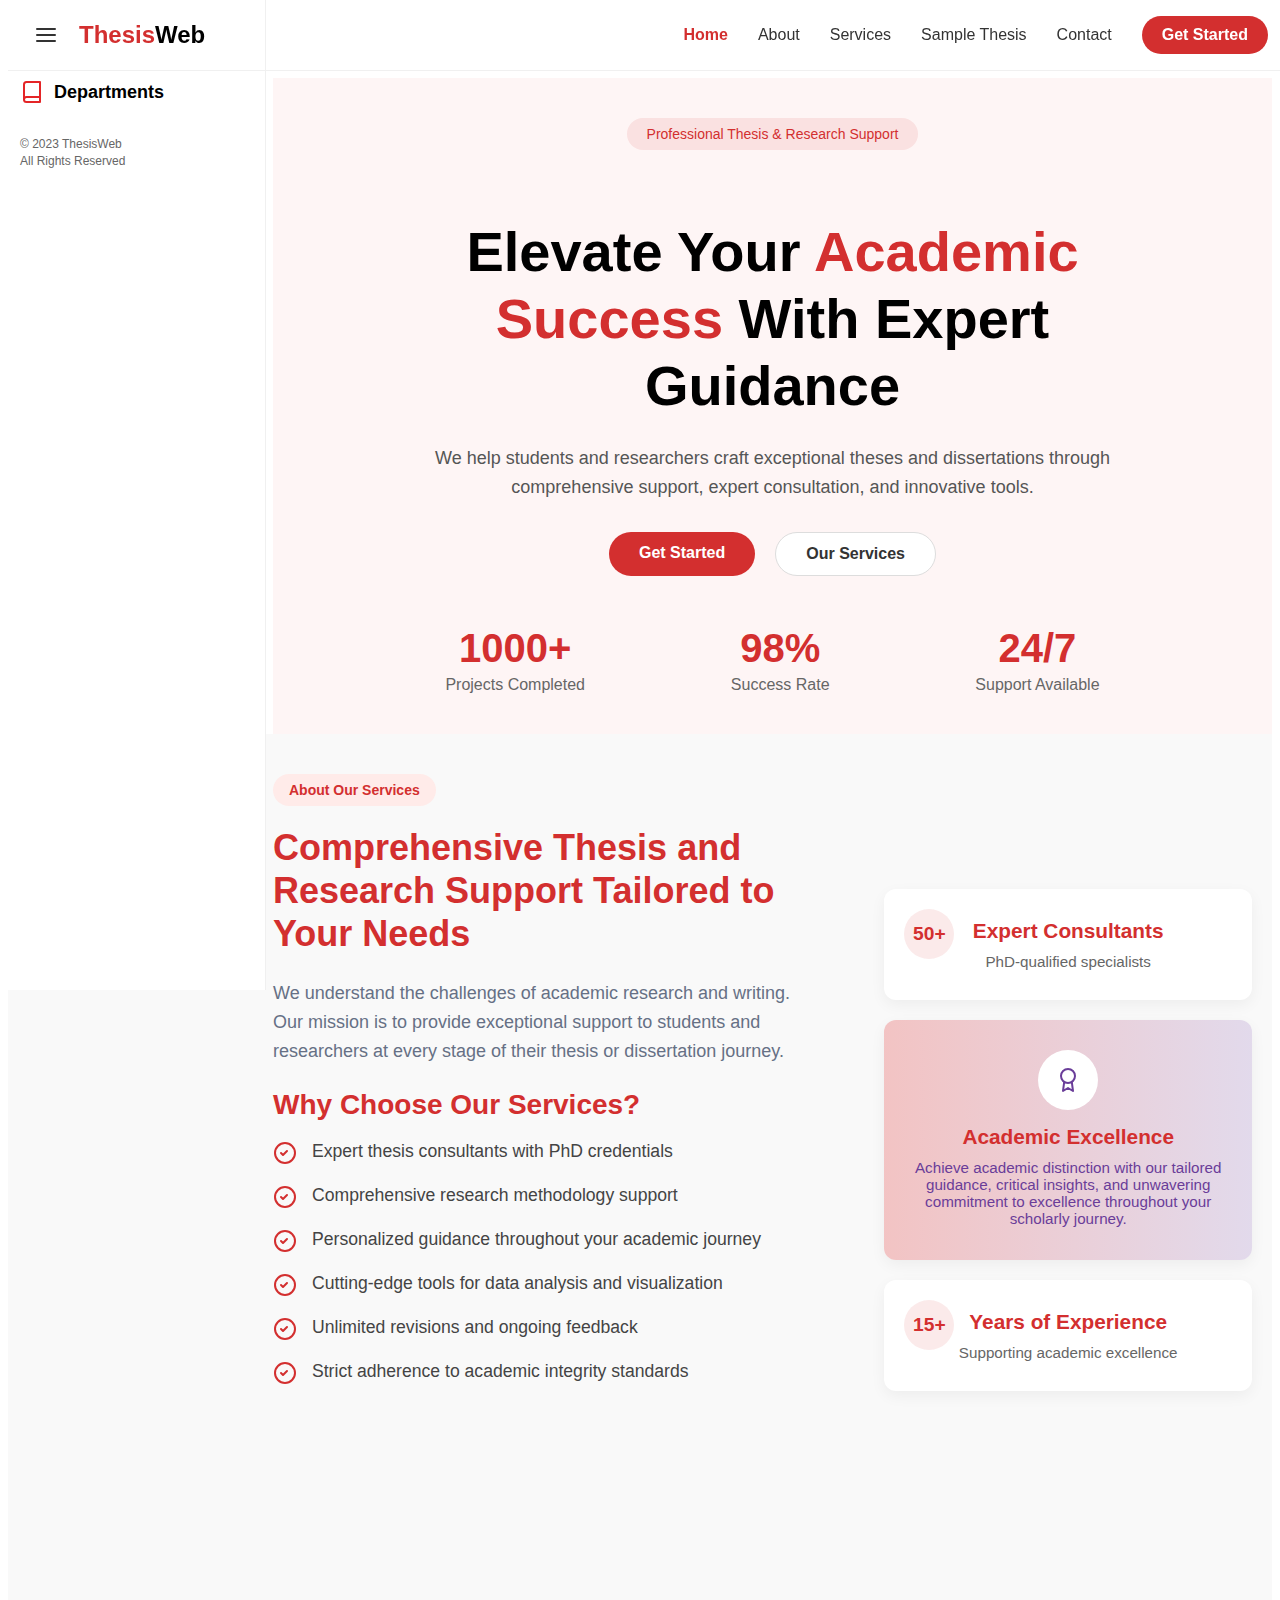
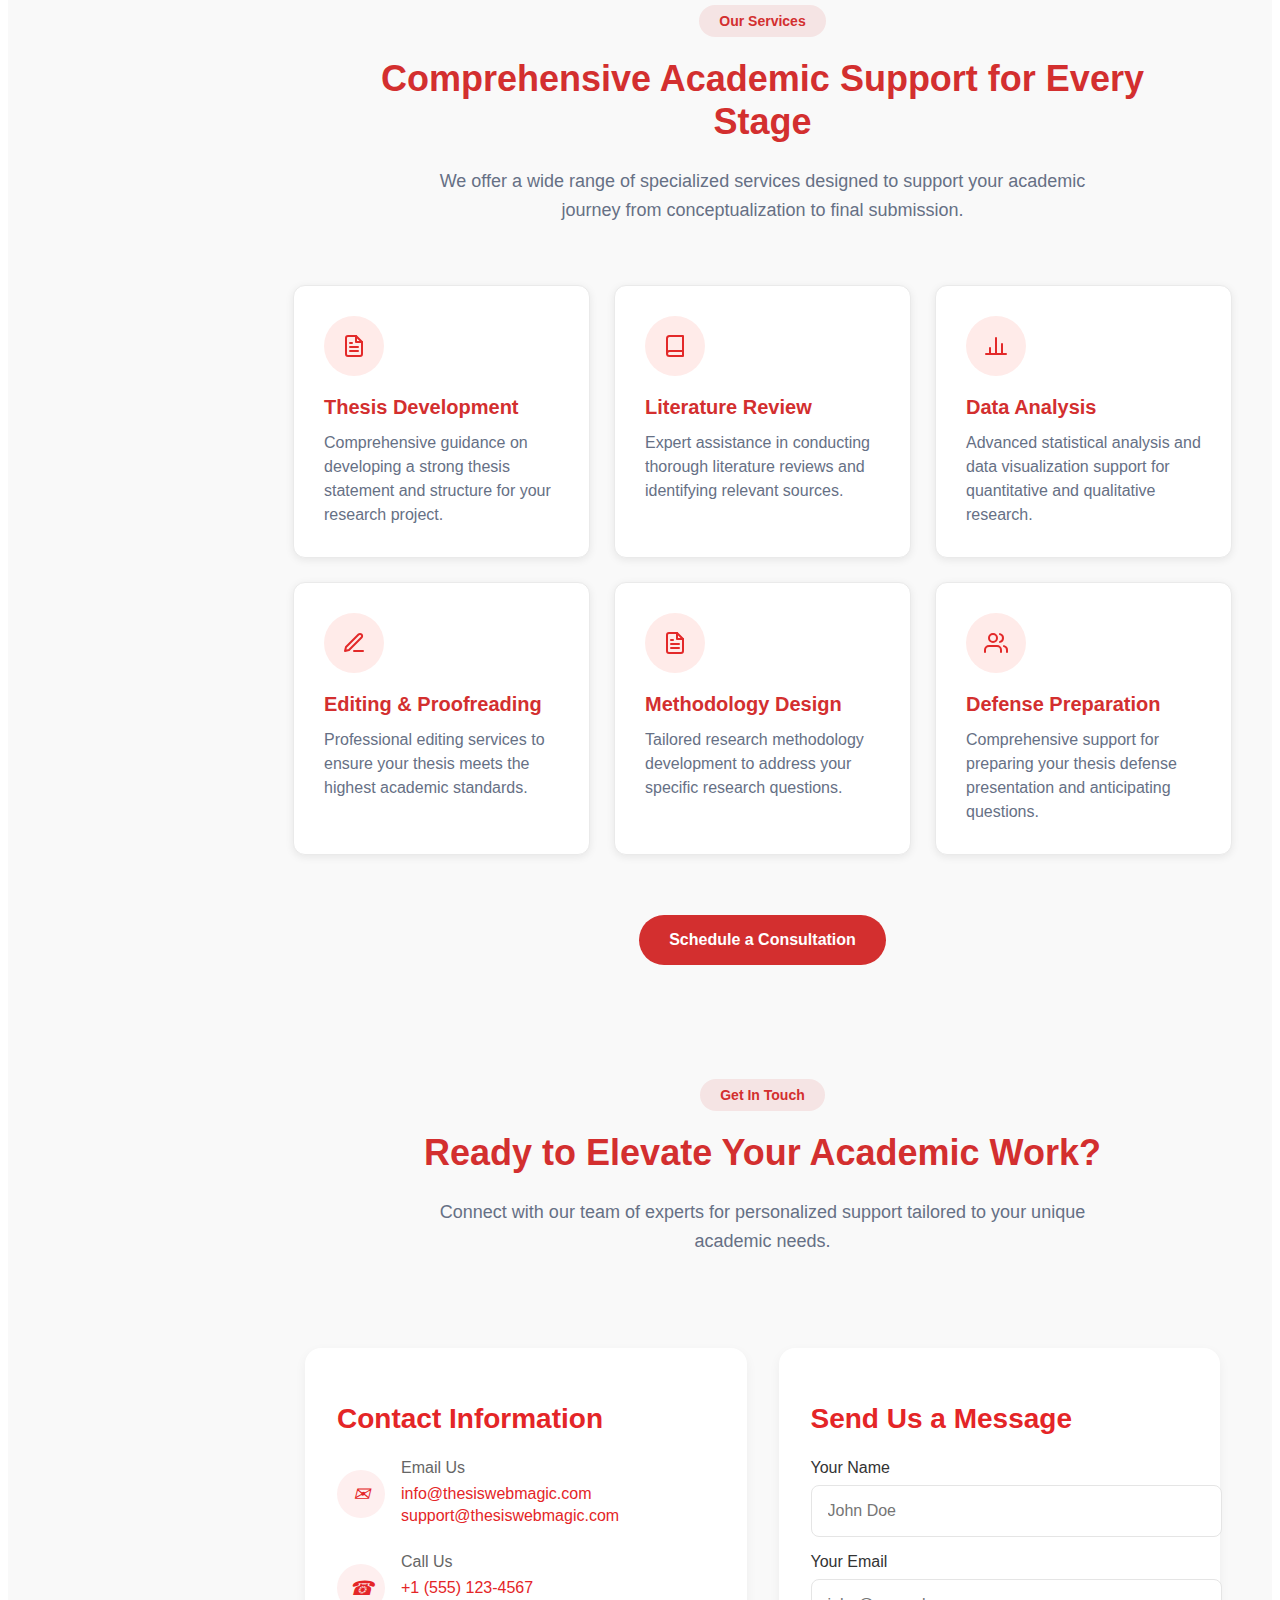
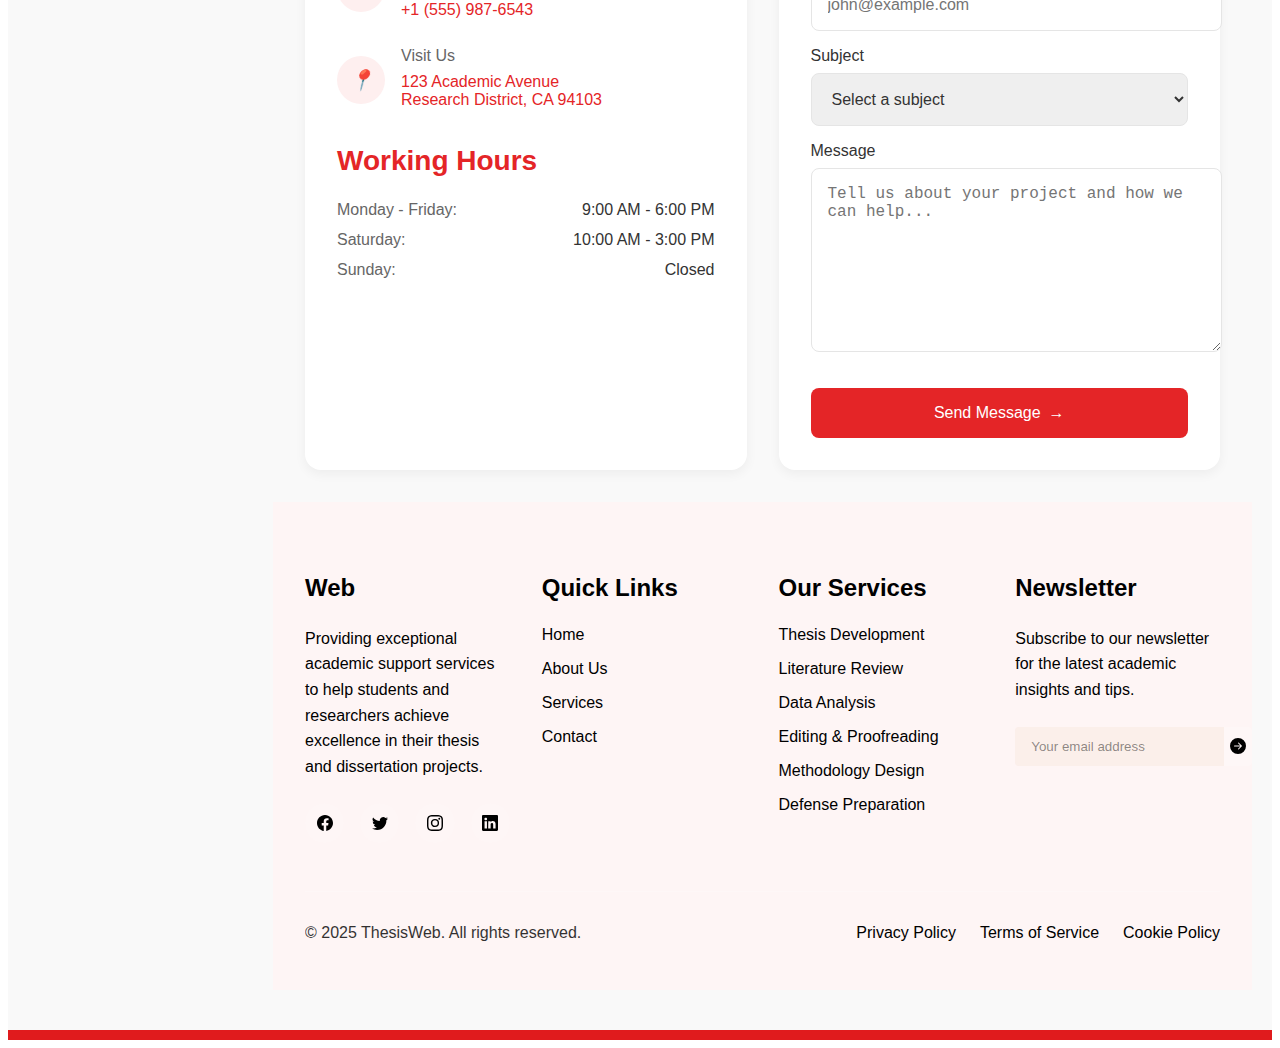
==== index.html @ 98fd487b "Add post page with navigation, sidebar, and thesis details" ====
<!DOCTYPE html>
<html lang="en">
<head>
    <meta charset="UTF-8">
    <meta name="viewport" content="width=device-width, initial-scale=1.0">
    <link rel="stylesheet" href="index.css">
    <title>Thesis Web</title>
</head>
<body>
    <section class="thesis-web-section">
      <div class="navigation">
        <div class="nav-container">
          <div class="logo-menu">
            <button class="menu-button" id="sidebarToggle" title="Toggle Sidebar">
              <svg xmlns="http://www.w3.org/2000/svg" width="24" height="24" viewBox="0 0 24 24" fill="none" stroke="currentColor" stroke-width="2" stroke-linecap="round" stroke-linejoin="round">
                <line x1="3" y1="12" x2="21" y2="12"></line>
                <line x1="3" y1="6" x2="21" y2="6"></line>
                <line x1="3" y1="18" x2="21" y2="18"></line>
              </svg>
            </button>
            <h1 class="logo"><span class="logo-red">Thesis</span>Web</h1>
          </div>
          <div class="nav-links">
            <a href="#" class="nav-link active">Home</a>
            <a href="#about" class="nav-link">About</a>
            <a href="#services" class="nav-link">Services</a>
            <a href="post.html" class="nav-link">Sample Thesis</a>
            <a href="#contact" class="nav-link">Contact</a>
            <a href="#" class="get-started-btn">Get Started</a>
          </div>
        </div>
      </div>
    
      <div class="main-content">
        <div class="sidebar" id="sidebar">
          <div class="sidebar-section">
            <div class="dept-header">
              <span class="icon">
                <svg xmlns="http://www.w3.org/2000/svg" width="24" height="24" viewBox="0 0 24 24" fill="none" stroke="currentColor" stroke-width="2" stroke-linecap="round" stroke-linejoin="round">
                  <path d="M4 19.5A2.5 2.5 0 0 1 6.5 17H20"></path>
                  <path d="M6.5 2H20v20H6.5A2.5 2.5 0 0 1 4 19.5v-15A2.5 2.5 0 0 1 6.5 2z"></path>
                </svg>
              </span>
              
              <a href="departments.html"> <h2>Departments</h2></a>
            </div>
          </div>
          
          <div class="sidebar-footer">
            <p>© 2023 ThesisWeb</p>
            <p>All Rights Reserved</p>
          </div>
        </div>
        
        <div class="hero-section" id="heroSection">
          <div class="badge">Professional Thesis & Research Support</div>
          
          <div class="hero-content">
            <h1 class="hero-title">
              Elevate Your <span class="red-text">Academic Success</span> With Expert Guidance
            </h1>
            
            <p class="hero-text">
              We help students and researchers craft exceptional theses and dissertations through comprehensive support, expert consultation, and innovative tools.
            </p>
            
            <div class="hero-buttons">
              <a href="#" class="primary-btn">Get Started</a>
              <a href="#" class="secondary-btn">Our Services</a>
            </div>
            
            <div class="stats-container">
              <div class="stat-item">
                <h2 class="stat-number red-text">1000+</h2>
                <p class="stat-text">Projects Completed</p>
              </div>
              
              <div class="stat-item">
                <h2 class="stat-number red-text">98%</h2>
                <p class="stat-text">Success Rate</p>
              </div>
              
              <div class="stat-item">
                <h2 class="stat-number red-text">24/7</h2>
                <p class="stat-text" id="about">Support Available</p>
              </div>
            </div>
          </div>
        </div>
      </div>
    </section>

    <section class="thesis-services-section">
      <div class="services-container">
        <div class="services-content">
          <div class="services-badge-2">About Our Services</div>
          
          <h1 class="services-title">Comprehensive Thesis and Research Support Tailored to Your Needs</h1>
          
          <p class="services-description">
            We understand the challenges of academic research and writing. 
            Our mission is to provide exceptional support to students and 
            researchers at every stage of their thesis or dissertation journey.
          </p>
          
          <h2 class="services-subtitle">Why Choose Our Services?</h2>
          
          <ul class="services-features">
            <li>
              <span class="check-icon">
                <svg xmlns="http://www.w3.org/2000/svg" width="24" height="24" viewBox="0 0 24 24" fill="none" stroke="currentColor" stroke-width="2" stroke-linecap="round" stroke-linejoin="round">
                  <circle cx="12" cy="12" r="10"></circle>
                  <path d="M8 12l2 2 4-4"></path>
                </svg>
              </span>
              Expert thesis consultants with PhD credentials
            </li>
            <li>
              <span class="check-icon">
                <svg xmlns="http://www.w3.org/2000/svg" width="24" height="24" viewBox="0 0 24 24" fill="none" stroke="currentColor" stroke-width="2" stroke-linecap="round" stroke-linejoin="round">
                  <circle cx="12" cy="12" r="10"></circle>
                  <path d="M8 12l2 2 4-4"></path>
                </svg>
              </span>
              Comprehensive research methodology support
            </li>
            <li>
              <span class="check-icon">
                <svg xmlns="http://www.w3.org/2000/svg" width="24" height="24" viewBox="0 0 24 24" fill="none" stroke="currentColor" stroke-width="2" stroke-linecap="round" stroke-linejoin="round">
                  <circle cx="12" cy="12" r="10"></circle>
                  <path d="M8 12l2 2 4-4"></path>
                </svg>
              </span>
              Personalized guidance throughout your academic journey
            </li>
            <li>
              <span class="check-icon">
                <svg xmlns="http://www.w3.org/2000/svg" width="24" height="24" viewBox="0 0 24 24" fill="none" stroke="currentColor" stroke-width="2" stroke-linecap="round" stroke-linejoin="round">
                  <circle cx="12" cy="12" r="10"></circle>
                  <path d="M8 12l2 2 4-4"></path>
                </svg>
              </span>
              Cutting-edge tools for data analysis and visualization
            </li>
            <li>
              <span class="check-icon">
                <svg xmlns="http://www.w3.org/2000/svg" width="24" height="24" viewBox="0 0 24 24" fill="none" stroke="currentColor" stroke-width="2" stroke-linecap="round" stroke-linejoin="round">
                  <circle cx="12" cy="12" r="10"></circle>
                  <path d="M8 12l2 2 4-4"></path>
                </svg>
              </span>
              Unlimited revisions and ongoing feedback
            </li>
            <li>
              <span class="check-icon">
                <svg xmlns="http://www.w3.org/2000/svg" width="24" height="24" viewBox="0 0 24 24" fill="none" stroke="currentColor" stroke-width="2" stroke-linecap="round" stroke-linejoin="round">
                  <circle cx="12" cy="12" r="10"></circle>
                  <path d="M8 12l2 2 4-4"></path>
                </svg>
              </span>
              Strict adherence to academic integrity standards
            </li>
          </ul>
        </div>
        
        <div class="service-cards">
          <!-- Top small card -->
          <div class="service-card service-card--small">
            <div class="card-badge">50+</div>
            <div class="card-content">
              <h3 class="card-title">Expert Consultants</h3>
              <p class="card-text">PhD-qualified specialists</p>
            </div>
          </div>
          
          <!-- Middle large card -->
          <div class="service-card service-card--large">
            <div class="card-content academic-excellence">
              <div class="card-icon">
                <svg xmlns="http://www.w3.org/2000/svg" width="24" height="24" viewBox="0 0 24 24" fill="none" stroke="currentColor" stroke-width="2" stroke-linecap="round" stroke-linejoin="round">
                  <circle cx="12" cy="8" r="7"></circle>
                  <polyline points="8.21 13.89 7 23 12 20 17 23 15.79 13.88"></polyline>
                </svg>
              </div>
              <h3 class="card-title">Academic Excellence</h3>
                <p class="card-text">Achieve academic distinction with our tailored guidance, critical insights, and unwavering commitment to excellence throughout your scholarly journey.</p>
            </div>
          </div>
          
          <!-- Bottom small card -->
          <div class="service-card service-card--small">
            <div class="card-badge">15+</div>
            <div class="card-content">
              <h3 class="card-title">Years of Experience</h3>
              <p class="card-text" id="services">Supporting academic excellence</p>
            </div>
          </div>
        </div>
      </div>


    <section class="services-section">
      <div class="services-header">
        <div class="services-badge">Our Services</div>
        <h2 class="services-title">Comprehensive Academic Support for Every Stage</h2>
        <p class="services-description">We offer a wide range of specialized services designed to support your academic journey from conceptualization to final submission.</p>
      </div>
      
      <div class="services-grid">
        <!-- First row -->
        <div class="service-card-2">
          <div class="service-icon">
            <div class="icon-circle red-light">
              <svg xmlns="http://www.w3.org/2000/svg" width="24" height="24" viewBox="0 0 24 24" fill="none" stroke="#e32929" stroke-width="2" stroke-linecap="round" stroke-linejoin="round">
                <path d="M14 2H6a2 2 0 0 0-2 2v16a2 2 0 0 0 2 2h12a2 2 0 0 0 2-2V8z"></path>
                <polyline points="14 2 14 8 20 8"></polyline>
                <line x1="16" y1="13" x2="8" y2="13"></line>
                <line x1="16" y1="17" x2="8" y2="17"></line>
                <polyline points="10 9 9 9 8 9"></polyline>
              </svg>
            </div>
          </div>
          <h3>Thesis Development</h3>
          <p>Comprehensive guidance on developing a strong thesis statement and structure for your research project.</p>
        </div>
        
        <div class="service-card-2">
          <div class="service-icon">
            <div class="icon-circle red-light">
              <svg xmlns="http://www.w3.org/2000/svg" width="24" height="24" viewBox="0 0 24 24" fill="none" stroke="#e32929" stroke-width="2" stroke-linecap="round" stroke-linejoin="round">
                <path d="M4 19.5A2.5 2.5 0 0 1 6.5 17H20"></path>
                <path d="M6.5 2H20v20H6.5A2.5 2.5 0 0 1 4 19.5v-15A2.5 2.5 0 0 1 6.5 2z"></path>
              </svg>
            </div>
          </div>
          <h3>Literature Review</h3>
          <p>Expert assistance in conducting thorough literature reviews and identifying relevant sources.</p>
        </div>
        
        <div class="service-card-2">
          <div class="service-icon">
            <div class="icon-circle red-light">
              <svg xmlns="http://www.w3.org/2000/svg" width="24" height="24" viewBox="0 0 24 24" fill="none" stroke="#e32929" stroke-width="2" stroke-linecap="round" stroke-linejoin="round">
                <line x1="18" y1="20" x2="18" y2="10"></line>
                <line x1="12" y1="20" x2="12" y2="4"></line>
                <line x1="6" y1="20" x2="6" y2="14"></line>
                <line x1="2" y1="20" x2="22" y2="20"></line>
              </svg>
            </div>
          </div>
          <h3>Data Analysis</h3>
          <p>Advanced statistical analysis and data visualization support for quantitative and qualitative research.</p>
        </div>
        
        <!-- Second row -->
        <div class="service-card-2">
          <div class="service-icon">
            <div class="icon-circle red-light">
              <svg xmlns="http://www.w3.org/2000/svg" width="24" height="24" viewBox="0 0 24 24" fill="none" stroke="#e32929" stroke-width="2" stroke-linecap="round" stroke-linejoin="round">
                <path d="M12 20h9"></path>
                <path d="M16.5 3.5a2.121 2.121 0 0 1 3 3L7 19l-4 1 1-4L16.5 3.5z"></path>
              </svg>
            </div>
          </div>
          <h3>Editing & Proofreading</h3>
          <p>Professional editing services to ensure your thesis meets the highest academic standards.</p>
        </div>
        
        <div class="service-card-2">
          <div class="service-icon">
            <div class="icon-circle red-light">
              <svg xmlns="http://www.w3.org/2000/svg" width="24" height="24" viewBox="0 0 24 24" fill="none" stroke="#e32929" stroke-width="2" stroke-linecap="round" stroke-linejoin="round">
                <path d="M14 2H6a2 2 0 0 0-2 2v16a2 2 0 0 0 2 2h12a2 2 0 0 0 2-2V8z"></path>
                <path d="M14 2v6h6"></path>
                <path d="M16 13H8"></path>
                <path d="M16 17H8"></path>
                <path d="M10 9H8"></path>
              </svg>
            </div>
          </div>
          <h3>Methodology Design</h3>
          <p>Tailored research methodology development to address your specific research questions.</p>
        </div>
        
        <div class="service-card-2">
          <div class="service-icon">
            <div class="icon-circle red-light">
              <svg xmlns="http://www.w3.org/2000/svg" width="24" height="24" viewBox="0 0 24 24" fill="none" stroke="#e32929" stroke-width="2" stroke-linecap="round" stroke-linejoin="round">
                <path d="M17 21v-2a4 4 0 0 0-4-4H5a4 4 0 0 0-4 4v2"></path>
                <circle cx="9" cy="7" r="4"></circle>
                <path d="M23 21v-2a4 4 0 0 0-3-3.87"></path>
                <path d="M16 3.13a4 4 0 0 1 0 7.75"></path>
              </svg>
            </div>
          </div>
          <h3>Defense Preparation</h3>
          <p>Comprehensive support for preparing your thesis defense presentation and anticipating questions.</p>
        </div>
      </div>
      
      <div class="consultation-container">
        <button class="consultation-button">Schedule a Consultation</button>
      </div>
      
      <div class="scroll-top">
        <button class="scroll-top-button" aria-label="Scroll to top">
          <svg xmlns="http://www.w3.org/2000/svg" width="24" height="24" viewBox="0 0 24 24" fill="none" stroke="white" stroke-width="2" stroke-linecap="round" stroke-linejoin="round">
            <path d="M12 19V5M5 12l7-7 7 7"/>
          </svg>
        </button>
      </div>
    </section>
    <br>
    <br>
    <br>
    <div class="services-header" id="contact">
      <div class="services-badge">Get In Touch</div>
      <h2 class="services-title">Ready to Elevate Your Academic Work?</h2>
      <p class="services-description">Connect with our team of experts for personalized support tailored to your unique academic needs.      </p>
    </div>
    <section class="contact-section" >
      <!-- Contact Information Card -->
      <div class="contact-card">
        <h2 class="section-title">Contact Information</h2>
        
        <div class="contact-info">
          <div class="info-item">
            <div class="icon-container">
              <i class="icon">✉</i>
            </div>
            <div>
              <div class="info-title">Email Us</div>
              <a href="mailto:info@thesiswebmagic.com" class="info-content">info@thesiswebmagic.com</a>
              <a href="mailto:support@thesiswebmagic.com" class="info-content">support@thesiswebmagic.com</a>
            </div>
          </div>
          
          <div class="info-item">
            <div class="icon-container">
              <i class="icon">☎</i>
            </div>
            <div>
              <div class="info-title">Call Us</div>
              <a href="tel:+15551234567" class="info-content">+1 (555) 123-4567</a>
              <a href="tel:+15559876543" class="info-content">+1 (555) 987-6543</a>
            </div>
          </div>
          
          <div class="info-item">
            <div class="icon-container">
              <i class="icon">📍</i>
            </div>
            <div>
              <div class="info-title">Visit Us</div>
              <address class="info-content" style="font-style: normal;">
                123 Academic Avenue<br>
                Research District, CA 94103
              </address>
            </div>
          </div>
        </div>
        
        <h2 class="working-hours-title">Working Hours</h2>
        
        <div class="hours-row">
          <span class="day">Monday - Friday:</span>
          <span class="hours">9:00 AM - 6:00 PM</span>
        </div>
        
        <div class="hours-row">
          <span class="day">Saturday:</span>
          <span class="hours">10:00 AM - 3:00 PM</span>
        </div>
        
        <div class="hours-row">
          <span class="day">Sunday:</span>
          <span class="hours">Closed</span>
        </div>
      </div>
      
      <!-- Contact Form Card -->
      <div class="contact-card">
        <h2 class="section-title">Send Us a Message</h2>
        
        <form class="contact-form">
          <div class="form-row">
            <div class="form-group">
              <label for="name" class="form-label">Your Name</label>
              <input type="text" id="name" class="form-control" placeholder="John Doe">
            </div>
            
            <div class="form-group">
              <label for="email" class="form-label">Your Email</label>
              <input type="email" id="email" class="form-control" placeholder="john@example.com">
            </div>
          </div>
          
          <div class="form-group" style="margin-bottom: 1rem;">
            <label for="subject" class="form-label">Subject</label>
            <select id="subject" class="form-control">
              <option disabled selected>Select a subject</option>
              <option>General Inquiry</option>
              <option>Support Request</option>
              <option>Feedback</option>
              <option>Other</option>
            </select>
          </div>
          
          <div class="form-group" style="margin-bottom: 1rem;">
            <label for="message" class="form-label">Message</label>
            <textarea id="message" class="form-control" placeholder="Tell us about your project and how we can help..."></textarea>
          </div>
          
          <button type="submit" class="send-button">
            Send Message
            <span class="btn-icon">→</span>
          </button>
        </form>
      </div>
    </section>
    <footer class="footer">
      <div class="footer-container">
        <!-- Brand Column -->
        <div class="footer-column">
          <h3 class="footer-title">Web</h3>
          <p class="footer-description">
            Providing exceptional academic support services to help students and researchers achieve excellence in their thesis and dissertation projects.
          </p>
          <div class="social-icons">
            <a href="#" class="social-icon" aria-label="Facebook">
              <svg xmlns="http://www.w3.org/2000/svg" width="16" height="16" fill="currentColor" viewBox="0 0 16 16">
                <path d="M16 8.049c0-4.446-3.582-8.05-8-8.05C3.58 0-.002 3.603-.002 8.05c0 4.017 2.926 7.347 6.75 7.951v-5.625h-2.03V8.05H6.75V6.275c0-2.017 1.195-3.131 3.022-3.131.876 0 1.791.157 1.791.157v1.98h-1.009c-.993 0-1.303.621-1.303 1.258v1.51h2.218l-.354 2.326H9.25V16c3.824-.604 6.75-3.934 6.75-7.951z"/>
              </svg>
            </a>
            <a href="#" class="social-icon" aria-label="Twitter">
              <svg xmlns="http://www.w3.org/2000/svg" width="16" height="16" fill="currentColor" viewBox="0 0 16 16">
                <path d="M5.026 15c6.038 0 9.341-5.003 9.341-9.334 0-.14 0-.282-.006-.422A6.685 6.685 0 0 0 16 3.542a6.658 6.658 0 0 1-1.889.518 3.301 3.301 0 0 0 1.447-1.817 6.533 6.533 0 0 1-2.087.793A3.286 3.286 0 0 0 7.875 6.03a9.325 9.325 0 0 1-6.767-3.429 3.289 3.289 0 0 0 1.018 4.382A3.323 3.323 0 0 1 .64 6.575v.045a3.288 3.288 0 0 0 2.632 3.218 3.203 3.203 0 0 1-.865.115 3.23 3.23 0 0 1-.614-.057 3.283 3.283 0 0 0 3.067 2.277A6.588 6.588 0 0 1 .78 13.58a6.32 6.32 0 0 1-.78-.045A9.344 9.344 0 0 0 5.026 15z"/>
              </svg>
            </a>
            <a href="#" class="social-icon" aria-label="Instagram">
              <svg xmlns="http://www.w3.org/2000/svg" width="16" height="16" fill="currentColor" viewBox="0 0 16 16">
                <path d="M8 0C5.829 0 5.556.01 4.703.048 3.85.088 3.269.222 2.76.42a3.917 3.917 0 0 0-1.417.923A3.927 3.927 0 0 0 .42 2.76C.222 3.268.087 3.85.048 4.7.01 5.555 0 5.827 0 8.001c0 2.172.01 2.444.048 3.297.04.852.174 1.433.372 1.942.205.526.478.972.923 1.417.444.445.89.719 1.416.923.51.198 1.09.333 1.942.372C5.555 15.99 5.827 16 8 16s2.444-.01 3.298-.048c.851-.04 1.434-.174 1.943-.372a3.916 3.916 0 0 0 1.416-.923c.445-.445.718-.891.923-1.417.197-.509.332-1.09.372-1.942C15.99 10.445 16 10.173 16 8s-.01-2.445-.048-3.299c-.04-.851-.175-1.433-.372-1.941a3.926 3.926 0 0 0-.923-1.417A3.911 3.911 0 0 0 13.24.42c-.51-.198-1.092-.333-1.943-.372C10.443.01 10.172 0 7.998 0h.003zm-.717 1.442h.718c2.136 0 2.389.007 3.232.046.78.035 1.204.166 1.486.275.373.145.64.319.92.599.28.28.453.546.598.92.11.281.24.705.275 1.485.039.843.047 1.096.047 3.231s-.008 2.389-.047 3.232c-.035.78-.166 1.203-.275 1.485a2.47 2.47 0 0 1-.599.919c-.28.28-.546.453-.92.598-.28.11-.704.24-1.485.276-.843.038-1.096.047-3.232.047s-2.39-.009-3.233-.047c-.78-.036-1.203-.166-1.485-.276a2.478 2.478 0 0 1-.92-.598 2.48 2.48 0 0 1-.6-.92c-.109-.281-.24-.705-.275-1.485-.038-.843-.046-1.096-.046-3.233 0-2.136.008-2.388.046-3.231.036-.78.166-1.204.276-1.486.145-.373.319-.64.599-.92.28-.28.546-.453.92-.598.282-.11.705-.24 1.485-.276.738-.034 1.024-.044 2.515-.045v.002zm4.988 1.328a.96.96 0 1 0 0 1.92.96.96 0 0 0 0-1.92zm-4.27 1.122a4.109 4.109 0 1 0 0 8.217 4.109 4.109 0 0 0 0-8.217zm0 1.441a2.667 2.667 0 1 1 0 5.334 2.667 2.667 0 0 1 0-5.334z"/>
              </svg>
            </a>
            <a href="#" class="social-icon" aria-label="LinkedIn">
              <svg xmlns="http://www.w3.org/2000/svg" width="16" height="16" fill="currentColor" viewBox="0 0 16 16">
                <path d="M0 1.146C0 .513.526 0 1.175 0h13.65C15.474 0 16 .513 16 1.146v13.708c0 .633-.526 1.146-1.175 1.146H1.175C.526 16 0 15.487 0 14.854V1.146zm4.943 12.248V6.169H2.542v7.225h2.401zm-1.2-8.212c.837 0 1.358-.554 1.358-1.248-.015-.709-.52-1.248-1.342-1.248-.822 0-1.359.54-1.359 1.248 0 .694.521 1.248 1.327 1.248h.016zm4.908 8.212V9.359c0-.216.016-.432.08-.586.173-.431.568-.878 1.232-.878.869 0 1.216.662 1.216 1.634v3.865h2.401V9.25c0-2.22-1.184-3.252-2.764-3.252-1.274 0-1.845.7-2.165 1.193v.025h-.016a5.54 5.54 0 0 1 .016-.025V6.169h-2.4c.03.678 0 7.225 0 7.225h2.4z"/>
              </svg>
            </a>
          </div>
        </div>
        
        <!-- Quick Links Column -->
        <div class="footer-column">
          <h3 class="footer-title">Quick Links</h3>
          <ul class="footer-links">
            <li><a href="#" class="footer-link">Home</a></li>
            <li><a href="#" class="footer-link">About Us</a></li>
            <li><a href="#" class="footer-link">Services</a></li>
            <li><a href="#" class="footer-link">Contact</a></li>
          </ul>
        </div>
        
        <!-- Services Column -->
        <div class="footer-column">
          <h3 class="footer-title">Our Services</h3>
          <ul class="footer-links">
            <li><a href="#" class="footer-link">Thesis Development</a></li>
            <li><a href="#" class="footer-link">Literature Review</a></li>
            <li><a href="#" class="footer-link">Data Analysis</a></li>
            <li><a href="#" class="footer-link">Editing & Proofreading</a></li>
            <li><a href="#" class="footer-link">Methodology Design</a></li>
            <li><a href="#" class="footer-link">Defense Preparation</a></li>
          </ul>
        </div>
        
        <!-- Newsletter Column -->
        <div class="footer-column">
          <h3 class="footer-title">Newsletter</h3>
          <p class="footer-description">
            Subscribe to our newsletter for the latest academic insights and tips.
          </p>
          <form class="newsletter-form">
            <input type="email" class="newsletter-input" placeholder="Your email address" required>
            <button type="submit" class="newsletter-button" aria-label="Subscribe">
              <svg xmlns="http://www.w3.org/2000/svg" width="16" height="16" fill="currentColor" viewBox="0 0 16 16">
                <path d="M8 0a8 8 0 1 1 0 16A8 8 0 0 1 8 0zM4.5 7.5a.5.5 0 0 0 0 1h5.793l-2.147 2.146a.5.5 0 0 0 .708.708l3-3a.5.5 0 0 0 0-.708l-3-3a.5.5 0 1 0-.708.708L10.293 7.5H4.5z"/>
              </svg>
            </button>
          </form>
        </div>
      </div>
      
      <!-- Footer Bottom -->
      <div class="footer-bottom">
        <div class="footer-copyright">
          &copy; 2025 ThesisWeb. All rights reserved.
        </div>
        <div class="footer-policies">
          <a href="#" class="footer-link">Privacy Policy</a>
          <a href="#" class="footer-link">Terms of Service</a>
          <a href="#" class="footer-link">Cookie Policy</a>
        </div>
      </div>

    </footer>
    
    </section>
  <script src="index.js"></script>

</body>
</html>
---- index.css ----
body::after {
  content: '';
  display: block;
  height: 10px; /* Adjust height as needed */
  background-color: #E01B1D;
  width: 100%;
  bottom: 0;
  left: 0;
  z-index: 2;
}

a {
  text-decoration: none;
  color: inherit;
}

.thesis-web-section {
  font-family: Arial, sans-serif;
  margin: 0;
  padding: 0;
  box-sizing: border-box;
  display: flex;
  flex-direction: column;
  width: 100%;
  height: 100%;
  overflow: hidden;
  /* color: #fef5f5; */
}


.navigation {
  width: 100%;
  height: 70px;
  /* background-color: white; */
  border-bottom: 1px solid #f0f0f0;
  display: flex;
  align-items: center;
  position: fixed;
  top: 0;
  z-index: 100;
  transition: background-color 0.6s ease; /* Increased duration for smoother effect */
}

.nav-container {
  width: 100%;
  display: flex;
  justify-content: space-between;
  align-items: center;
  padding: 0 20px;
}

.logo-menu {
  display: flex;
  align-items: center;
}

.menu-button {
  background: none;
  border: none;
  color: #333;
  margin-right: 15px;
  cursor: pointer;
  display: flex;
  align-items: center;

}

.logo {
  font-size: 24px;
  font-weight: bold;
  margin: 0;
}

.logo-red {
  color: #d32f2f;
}

.nav-links {
  display: flex;
  align-items: center;
}

.nav-link {
  margin: 0 15px;
  text-decoration: none;
  color: #333;
  font-weight: 500;
}

.nav-link.active {
  color: #d32f2f;
  font-weight: 600;
}

.get-started-btn {
  background-color: #d32f2f;
  color: white;
  padding: 10px 20px;
  border-radius: 25px;
  text-decoration: none;
  font-weight: 600;
  margin-left: 15px;
}

.main-content {
  display: flex;
  margin-top: 70px; /* Account for fixed navbar */
  position: relative;
  transition: padding-left 0.3s ease-in-out;
  padding-left: 265px; /* Initial sidebar width */
}

.main-content.sidebar-closed {
  padding-left: 0;
}

.sidebar {
  width: 265px;
  flex-shrink: 0;
  padding: 20px 0;
  padding-top: 70px; /* Add padding to account for the navbar height */
  overflow-y: auto;
  background-color: white;
  height: 100%; /* Subtract navbar height */
  position: fixed;
  left: 0;
  border-right: 1px solid #f0f0f0;
  transition: transform 0.3s ease-in-out, background-color 0.6s ease;
  z-index: 99;
  top: 0; /* Align sidebar to the top */
}

.sidebar.closed {
  transform: translateX(-100%);
}

.sidebar-section {
  /* margin-bottom: 15px; */
}

.dept-header {
  display: flex;
  align-items: center;
  padding: 10px 20px;
}

.dept-header h2 {
  margin: 0;
  font-size: 18px;
  margin-left: 10px;
}

.dept-item {
  display: flex;
  align-items: center;
  padding: 10px 20px;
  cursor: pointer;
  font-weight: 500;
}

.dept-item h3 {
  margin: 0;
  font-size: 16px;
  flex-grow: 1;
  margin-left: 10px;
}

.dropdown-icon {
  margin-left: auto;
}

.icon {
  display: flex;
  align-items: center;
}

.sub-items {
  padding-left: 35px;
}

.sub-item {
  display: flex;
  align-items: center;
  padding: 8px 0;
  font-size: 14px;
}

.sub-item p {
  margin: 0;
  margin-left: 10px;
}

.doc-icon {
  color: #666;
}

.sidebar-footer {
  padding: 20px;
  margin-top: auto;
  font-size: 12px;
  color: #666;
}

.sidebar-footer p {
  margin: 3px 0;
}

.hero-section {
  flex-grow: 1;
  padding: 40px;
  background-color: #fef5f5;
  display: flex;
  flex-direction: column;
  align-items: center;
  justify-content: center;
  text-align: center;
  width: 100%;
}

.hero-section.full-width {
  margin-left: -265px;
}

.badge {
  background-color: rgba(211, 47, 47, 0.1);
  color: #d32f2f;
  padding: 8px 20px;
  border-radius: 20px;
  font-weight: 500;
  font-size: 14px;
  margin-bottom: 30px;
}

.hero-content {
  max-width: 800px;
}

.hero-title {
  font-size: 3.5rem;
  font-weight: bold;
  margin-bottom: 25px;
  line-height: 1.2;
}

.red-text {
  color: #d32f2f;
}

.hero-text {
  font-size: 18px;
  color: #555;
  margin-bottom: 30px;
  line-height: 1.6;
}

.hero-buttons {
  display: flex;
  justify-content: center;
  gap: 20px;
  margin-bottom: 50px;
}

.primary-btn {
  background-color: #d32f2f;
  color: white;
  padding: 12px 30px;
  border-radius: 25px;
  text-decoration: none;
  font-weight: 600;
}

.secondary-btn {
  background-color: white;
  color: #333;
  padding: 12px 30px;
  border-radius: 25px;
  text-decoration: none;
  font-weight: 600;
  border: 1px solid #ddd;
}

.stats-container {
  display: flex;
  justify-content: space-around;
  width: 100%;
  margin-top: 30px;
}

.stat-item {
  text-align: center;
}

.stat-number {
  font-size: 2.5rem;
  font-weight: bold;
  margin: 0;
  margin-bottom: 5px;
}

.stat-text {
  color: #666;
  margin: 0;
}


.thesis-services-section {
  color: #fef5f5;
  padding: 40px 20px;
  background-color: #f9f9f9;
  font-family: Arial, sans-serif;
  transition: padding-left 0.3s ease-in-out, background-color 0.6s ease; /* Increased duration for smoother effect */
  padding-left: 265px; /* Initial sidebar width */
}



.thesis-services-section.sidebar-closed {
  padding-left: 20px;
}

.services-container {
  max-width: 1200px;
  margin: 0 auto;
  display: grid;
  grid-template-columns: 1fr;
  gap: 40px;
}



.services-badge {
  display: inline-block;
  background-color: rgba(211, 47, 47, 0.1);
  color: #d32f2f;
  padding: 8px 20px;
  border-radius: 20px;
  font-weight: 600;
  font-size: 14px;
  margin-bottom: 80px;
  position: relative;
  top: 60px;
}

.services-title {
  font-size: 2.5rem;
  color: #d32f2f;
  margin-top: 0;
  margin-bottom: 20px;
  line-height: 1.2;
}

.services-description {
  font-size: 1.1rem;
  color: #666;
  line-height: 1.6;
  margin-bottom: 30px;
}

.services-subtitle {
  font-size: 1.75rem;
  color: #d32f2f;
  margin-bottom: 20px;
}

.services-features {
  list-style: none;
  padding: 0;
  margin: 0;
}

.services-features li {
  display: flex;
  align-items: flex-start;
  margin-bottom: 15px;
  color: #444;
  font-size: 1.1rem;
}

.check-icon {
  color: #d32f2f;
  margin-right: 15px;
  flex-shrink: 0;
}

.service-cards {
  position: relative;
  top: 115px;
  display: flex;
  flex-direction: column;
  gap: 20px;
  align-self: start;
}

.service-card {
  background-color: white;
  border-radius: 12px;
  overflow: hidden;
  box-shadow: 0 5px 15px rgba(0, 0, 0, 0.05);
  position: relative;
}

.card-badge {
  position: absolute;
  top: 20px;
  left: 20px;
  background-color: rgba(211, 47, 47, 0.1);
  color: #d32f2f;
  width: 50px;
  height: 50px;
  border-radius: 50%;
  display: flex;
  align-items: center;
  justify-content: center;
  font-weight: bold;
  font-size: 1.2rem;
  z-index: 1;
}

.card-content {
  padding: 30px;
  display: flex;
  flex-direction: column;
  align-items: center;
  text-align: center;
}

.academic-excellence {
  background: linear-gradient(to right, #d32f2f49, #693d9931);
  color: #6a3d99;
  min-height: 180px;
}

.card-icon {
  width: 60px;
  height: 60px;
  background-color: white;
  border-radius: 50%;
  display: flex;
  align-items: center;
  justify-content: center;
  margin-bottom: 15px;
  color: #d32f2f;
}

.academic-excellence .card-icon {
  color: #6a3d99;
}

.card-title {
  font-size: 1.3rem;
  margin: 0 0 10px 0;
  color: #d32f2f;
}

.academic-excellence .card-title {
  color: #d32f2f;
}

.card-text {
  margin: 0;
  font-size: 0.95rem;
  color: #666;
}

.academic-excellence .card-text {
  color: #6a3d99;
}



/* Second services section  styles */
  .services-section {
    max-width: 1200px;
    margin: 80px auto 0;
    padding: 0 20px;
    font-family: 'Arial', sans-serif;
    position: relative;
  }
  
  .services-header {
    text-align: center;
    margin-bottom: 60px;
  }
  
  .services-badge-2 {
    display: inline-block;
    background-color: #ffebe9;
    color: #d32f2f;
    font-weight: 600;
    padding: 8px 16px;
    border-radius: 20px;
    margin-bottom: 20px;
    font-size: 14px;
  }
  
  .services-title {
    color: #d32f2f;
    font-size: 36px;
    margin: 0 0 24px;
    line-height: 1.2;
    max-width: 800px;
    margin-left: auto;
    margin-right: auto;
  }
  
  .services-description {
    color: #667085;
    font-size: 18px;
    line-height: 1.6;
    max-width: 700px;
    margin: 0 auto;
  }
  
  .services-grid {
    display: grid;
    grid-template-columns: repeat(3, 1fr);
    gap: 24px;
    margin-top: 60px;
  }
  
  .service-card-2 {
    background-color: #fff;
    border-radius: 12px;
    padding: 30px;
    box-shadow: 0 2px 8px rgba(0, 0, 0, 0.08);
    transition: transform 0.3s ease, box-shadow 0.3s ease;
    border: 1px solid #eaeaea;
  }
  
  .service-card-2:hover {
    transform: translateY(-5px);
    box-shadow: 0 10px 25px rgba(0, 0, 0, 0.1);
  }
  
  .service-icon {
    margin-bottom: 20px;
  }
  
  .icon-circle {
    width: 60px;
    height: 60px;
    border-radius: 50%;
    display: flex;
    align-items: center;
    justify-content: center;
    margin-bottom: 10px;
  }
  
  .red-light {
    background-color: #ffebe9;
  }
  
  .service-card-2 h3 {
    font-size: 20px;
    margin: 0 0 12px;
    color: #d32f2f;
    font-weight: 600;
  }
  
  .service-card-2 p {
    color: #667085;
    line-height: 1.5;
    margin: 0;
    font-size: 16px;
  }


  /* Consultation section styles */
  
  .consultation-container {
    display: flex;
    justify-content: center;
    margin-top: 60px;
  }
  
  .consultation-button {
    background-color: #d32f2f;
    color: white;
    border: none;
    border-radius: 30px;
    padding: 16px 30px;
    font-size: 16px;
    font-weight: 600;
    cursor: pointer;
    transition: background-color 0.3s ease;
  }
  
  .consultation-button:hover {
    background-color: #c91f1f;
  }
  
  .scroll-top {
    position: fixed;
    bottom: 30px;
    right: 30px;
    z-index: 99;
  }
  
  .scroll-top-button {
    width: 50px;
    height: 50px;
    border-radius: 50%;
    background-color: #d32f2f;
    color: white;
    border: none;
    display: flex;
    align-items: center;
    justify-content: center;
    cursor: pointer;
    box-shadow: 0 4px 12px rgba(0, 0, 0, 0.15);
    transition: background-color 0.3s ease;
  }
  
  .scroll-top-button:hover {
    background-color: #c91f1f;
  }
  
  

  .contact-section {
    display: flex;
    justify-content: center;
    gap: 2rem;
    padding: 2rem;
    font-family: Arial, sans-serif;
    max-width: 1200px;
    margin: 0 auto;
    flex-wrap: wrap;
  }

  .contact-card {
    background-color: white;
    border-radius: 1rem;
    padding: 2rem;
    box-shadow: 0 4px 12px rgba(0, 0, 0, 0.05);
    flex: 1;
    min-width: 300px;
  }

  .section-title {
    color: #E42527;
    font-size: 1.75rem;
    font-weight: bold;
    margin-bottom: 1.5rem;
  }

  .contact-info {
    margin-bottom: 2rem;
  }

  .info-item {
    display: flex;
    margin-bottom: 1.5rem;
    align-items: center;
  }

  .icon-container {
    width: 48px;
    height: 48px;
    border-radius: 50%;
    background-color: #FEEFEF;
    display: flex;
    align-items: center;
    justify-content: center;
    margin-right: 1rem;
  }

  .icon {
    color: #E42527;
    font-size: 1.25rem;
  }

  .info-title {
    color: #666;
    margin-bottom: 0.5rem;
  }

  .info-content {
    color: #E42527;
    text-decoration: none;
    font-weight: 500;
    display: block;
    margin-bottom: 0.25rem;
  }

  .working-hours-title {
    color: #E42527;
    font-size: 1.75rem;
    font-weight: bold;
    margin-top: 2rem;
    margin-bottom: 1.5rem;
  }

  .hours-row {
    display: flex;
    justify-content: space-between;
    margin-bottom: 0.75rem;
  }

  .day {
    color: #666;
    font-weight: 500;
  }

  .hours {
    color: #333;
    font-weight: 500;
  }

  .contact-form {
    display: flex;
    flex-direction: column;
  }

  .form-row {
    display: flex;
    gap: 1rem;
    margin-bottom: 1rem;
    flex-wrap: wrap;
  }

  .form-group {
    flex: 1;
    min-width: 250px;
  }

  .form-control {
    width: 100%;
    padding: 1rem;
    border: 1px solid #E5E5E5;
    border-radius: 0.5rem;
    font-size: 1rem;
    color: #333;
  }

  textarea.form-control {
    resize: vertical;
    min-height: 150px;
  }

  .form-label {
    display: block;
    margin-bottom: 0.5rem;
    color: #333;
    font-weight: 500;
  }

  .send-button {
    background-color: #E42527;
    color: white;
    border: none;
    border-radius: 0.5rem;
    padding: 1rem;
    font-size: 1rem;
    font-weight: 500;
    cursor: pointer;
    display: flex;
    align-items: center;
    justify-content: center;
    margin-top: 1rem;
    transition: background-color 0.3s;
  }

  .send-button:hover {
    background-color: #C41E20;
  }

  .btn-icon {
    margin-left: 0.5rem;
  }

  .footer {
    background-color: #fef5f5;
    color: black;
     padding: 3rem 2rem;
    font-family: Arial, sans-serif;
  }

  .footer-container {
    max-width: 1200px;
    margin: 0 auto;
    display: flex;
    flex-wrap: wrap;
    justify-content: space-between;
    gap: 2rem;
  }

  .footer-column {
    flex: 1;
    min-width: 200px;
  }

  .footer-title {
    font-size: 1.5rem;
    font-weight: bold;
    margin-bottom: 1.5rem;
  }

  .footer-description {
    line-height: 1.6;
    margin-bottom: 1.5rem;
  }

  .social-icons {
    display: flex;
    gap: 1rem;
    margin-top: 1.5rem;
  }

  .social-icon {
    width: 40px;
    height: 40px;
    background-color: rgba(255, 255, 255, 0.1);
    border-radius: 50%;
    display: flex;
    align-items: center;
    justify-content: center;
    cursor: pointer;
    transition: background-color 0.3s;
  }

  .social-icon:hover {
    background-color: rgba(255, 255, 255, 0.2);
  }

  .footer-links {
    list-style: none;
    padding: 0;
    margin: 0;
  }

  .footer-links li {
    margin-bottom: 1rem;
  }

  .footer-link {
    color: black;
    text-decoration: none;
    transition: opacity 0.3s;
  }

  .footer-link:hover {
    opacity: 0.8;
  }

  .newsletter-form {
    display: flex;
    margin-top: 1rem;
    max-width: 300px;
  }

  .newsletter-input {
    flex-grow: 1;
    padding: 0.75rem 1rem;
    border: none;
    border-radius: 4px 0 0 4px;
    background-color: rgba(222, 184, 135, 0.097);
    color: black;
  }

  .newsletter-input::placeholder {
    color: rgba(0, 0, 0, 0.459);
  }

  .newsletter-button {
    background-color: rgba(255, 255, 255, 0.2);
    border: none;
    border-radius: 0 4px 4px 0;
    width: 40px;
    cursor: pointer;
    color: black;
    display: flex;
    align-items: center;
    justify-content: center;
    transition: background-color 0.3s;
  }

  .newsletter-button:hover {
    background-color: rgba(255, 255, 255, 0.3);
  }

  .footer-bottom {
    border-top: 1px solid rgba(255, 255, 255, 0.2);
    margin-top: 3rem;
    padding-top: 2rem;
    display: flex;
    justify-content: space-between;
    flex-wrap: wrap;
    gap: 1rem;
    max-width: 1200px;
    margin-left: auto;
    margin-right: auto;
  }

  .footer-copyright {
    opacity: 0.8;
  }

  .footer-policies {
    display: flex;
    gap: 1.5rem;
    flex-wrap: wrap;
  }



  @media (max-width: 768px) {
    .footer-container {
      flex-direction: column;
    }
    
    .footer-bottom {
      flex-direction: column;
      align-items: center;
      text-align: center;
    }
    
    .footer-policies {
      justify-content: center;
    }
  }

  @media (max-width: 768px) {
    .contact-section {
      flex-direction: column;
    }

    .form-row {
      flex-direction: column;
    }
  }
  
  @media (max-width: 992px) {
    .services-grid {
      grid-template-columns: repeat(2, 1fr);
    }
  }
  
  @media (max-width: 768px) {
    .services-grid {
      grid-template-columns: 1fr;
    }
    
    .services-title {
      font-size: 28px;
    }
    
    .services-description {
      font-size: 16px;
    }
  }



@media (max-width: 992px) {
  .main-content {
    flex-direction: column;
    padding-left: 0;
  }
  
  .sidebar {
    width: 100%;
    height: auto;
    border-right: none;
    border-bottom: 1px solid #f0f0f0;
  }
  
  .hero-title {
    font-size: 2.5rem;
  }
  
  .hero-section.full-width {
    margin-left: 0;
  }
  
  .thesis-services-section {
    padding-left: 20px;
  }
}

@media (max-width: 768px) {
  .nav-links .nav-link {
    display: none;
  }
  
  .hero-buttons {
    flex-direction: column;
    gap: 10px;
  }
  
  .stats-container {
    flex-direction: column;
    gap: 20px;
  }
}

@media (min-width: 992px) {
    .services-container {
      grid-template-columns: 3fr 2fr;
      gap: 60px;
    }
    
    .services-content {
      grid-column: 1;
    }
    
    .service-cards {
      grid-column: 2;
      grid-row: 1 / span 2;
    }
  }

  @media (max-width: 768px) {
    .services-title {
      font-size: 2rem;
    }
    
    .services-subtitle {
      font-size: 1.5rem;
    }
    
    .service-cards {
      gap: 15px;
    }
  }

/* Mobile Navigation */
@media (max-width: 768px) {
  .nav-container {
    padding: 0 15px;
  }

  .nav-links {
    position: fixed;
    top: 70px;
    left: 0;
    right: 0;
    background: white;
    padding: 20px;
    flex-direction: column;
    align-items: center;
    gap: 15px;
    transform: translateX(-100%);
    transition: transform 0.3s ease;
    z-index: 98;
    border-bottom: 1px solid #f0f0f0;
  }

  .nav-links.active {
    transform: translateX(0);
  }

  .nav-links .nav-link {
    display: block;
    width: 100%;
    text-align: center;
    padding: 10px 0;
  }

  .get-started-btn {
    width: 100%;
    text-align: center;
    margin: 10px 0 0 0;
  }

  /* Hero Section */
  .hero-title {
    font-size: clamp(2rem, 5vw, 3.5rem);
  }

  .hero-text {
    font-size: clamp(1rem, 3vw, 1.125rem);
  }

  /* Services Grid */
  .services-grid {
    grid-template-columns: 1fr;
    gap: 20px;
    padding: 0 15px;
  }

  /* Contact Section */
  .contact-section {
    padding: 1rem;
  }

  .contact-card {
    min-width: 100%;
  }
}

/* Tablet Styles */
@media (min-width: 769px) and (max-width: 1024px) {
  .services-grid {
    grid-template-columns: repeat(2, 1fr);
  }

  .hero-section {
    padding: 20px;
  }

  .services-container {
    grid-template-columns: 1fr;
  }

  .service-cards {
    display: grid;
    grid-template-columns: repeat(auto-fit, minmax(250px, 1fr));
    gap: 20px;
  }
}

/* Large Screen Optimizations */
@media (min-width: 1600px) {
  .container {
    max-width: 1440px;
    margin: 0 auto;
  }

  .hero-section {
    padding: 60px;
  }

  .services-grid {
    gap: 40px;
  }
}

/* Height-based Media Queries */
@media (max-height: 700px) {
  .hero-section {
    min-height: auto;
    padding: 40px 0;
  }

  .stats-container {
    margin-top: 20px;
  }
}

/* Landscape Mobile */
@media (max-height: 500px) and (orientation: landscape) {
  .hero-section {
    padding: 20px;
  }

  .hero-content {
    max-width: 100%;
  }

  .stats-container {
    display: grid;
    grid-template-columns: repeat(3, 1fr);
    gap: 15px;
  }
}

/* Responsive adjustments for cards and sections */
@media (max-width: 768px) {
  .thesis-services-section {
    padding: 20px 15px;
  }

  .services-container {
    padding: 0;
  }

  .service-cards {
    margin: -20px -15px;
    padding: 20px;
    overflow-x: hidden;
  }

  .service-card {
    margin: 0 0 20px 0;
    width: 100%;
  }

  .service-card--small,
  .service-card--large {
    max-width: none;
  }

  .services-section {
    padding: 20px 15px;
  }

  .services-grid {
    margin: 0;
    gap: 15px;
  }

  .service-card-2 {
    padding: 20px;
    width: 100%;
  }

  .contact-section {
    padding: 20px 15px;
  }

  .contact-card {
    margin: 0 0 20px 0;
    width: 100%;
  }

  .footer-container {
    padding: 0 15px;
  }

  /* Adjust form elements */
  .form-group {
    width: 100%;
  }

  .form-control {
    width: 100%;
    box-sizing: border-box;
  }

  /* Hero section adjustments */
  .hero-content {
    padding: 20px 15px;
    width: 100%;
    box-sizing: border-box;
  }

  .hero-buttons {
    flex-direction: column;
    width: 100%;
  }

  .primary-btn,
  .secondary-btn {
    width: 100%;
    margin: 5px 0;
    text-align: center;
  }

  /* Stats container */
  .stats-container {
    flex-direction: column;
    gap: 20px;
    width: 100%;
  }

  .stat-item {
    width: 100%;
    text-align: center;
  }
}

/* Tablet adjustments */
@media (min-width: 769px) and (max-width: 1024px) {
  .services-container {
    grid-template-columns: 1fr;
  }

  .service-cards {
    display: grid;
    grid-template-columns: repeat(2, 1fr);
    gap: 20px;
  }

  .service-card--large {
    grid-column: span 2;
  }
}

/* General container width control */
.container-fluid {
  width: 100%;
  padding-right: 15px;
  padding-left: 15px;
  margin-right: auto;
  margin-left: auto;
  box-sizing: border-box;
}

@media (min-width: 1200px) {
  .container {
    max-width: 1140px;
    margin: 0 auto;
  }
}
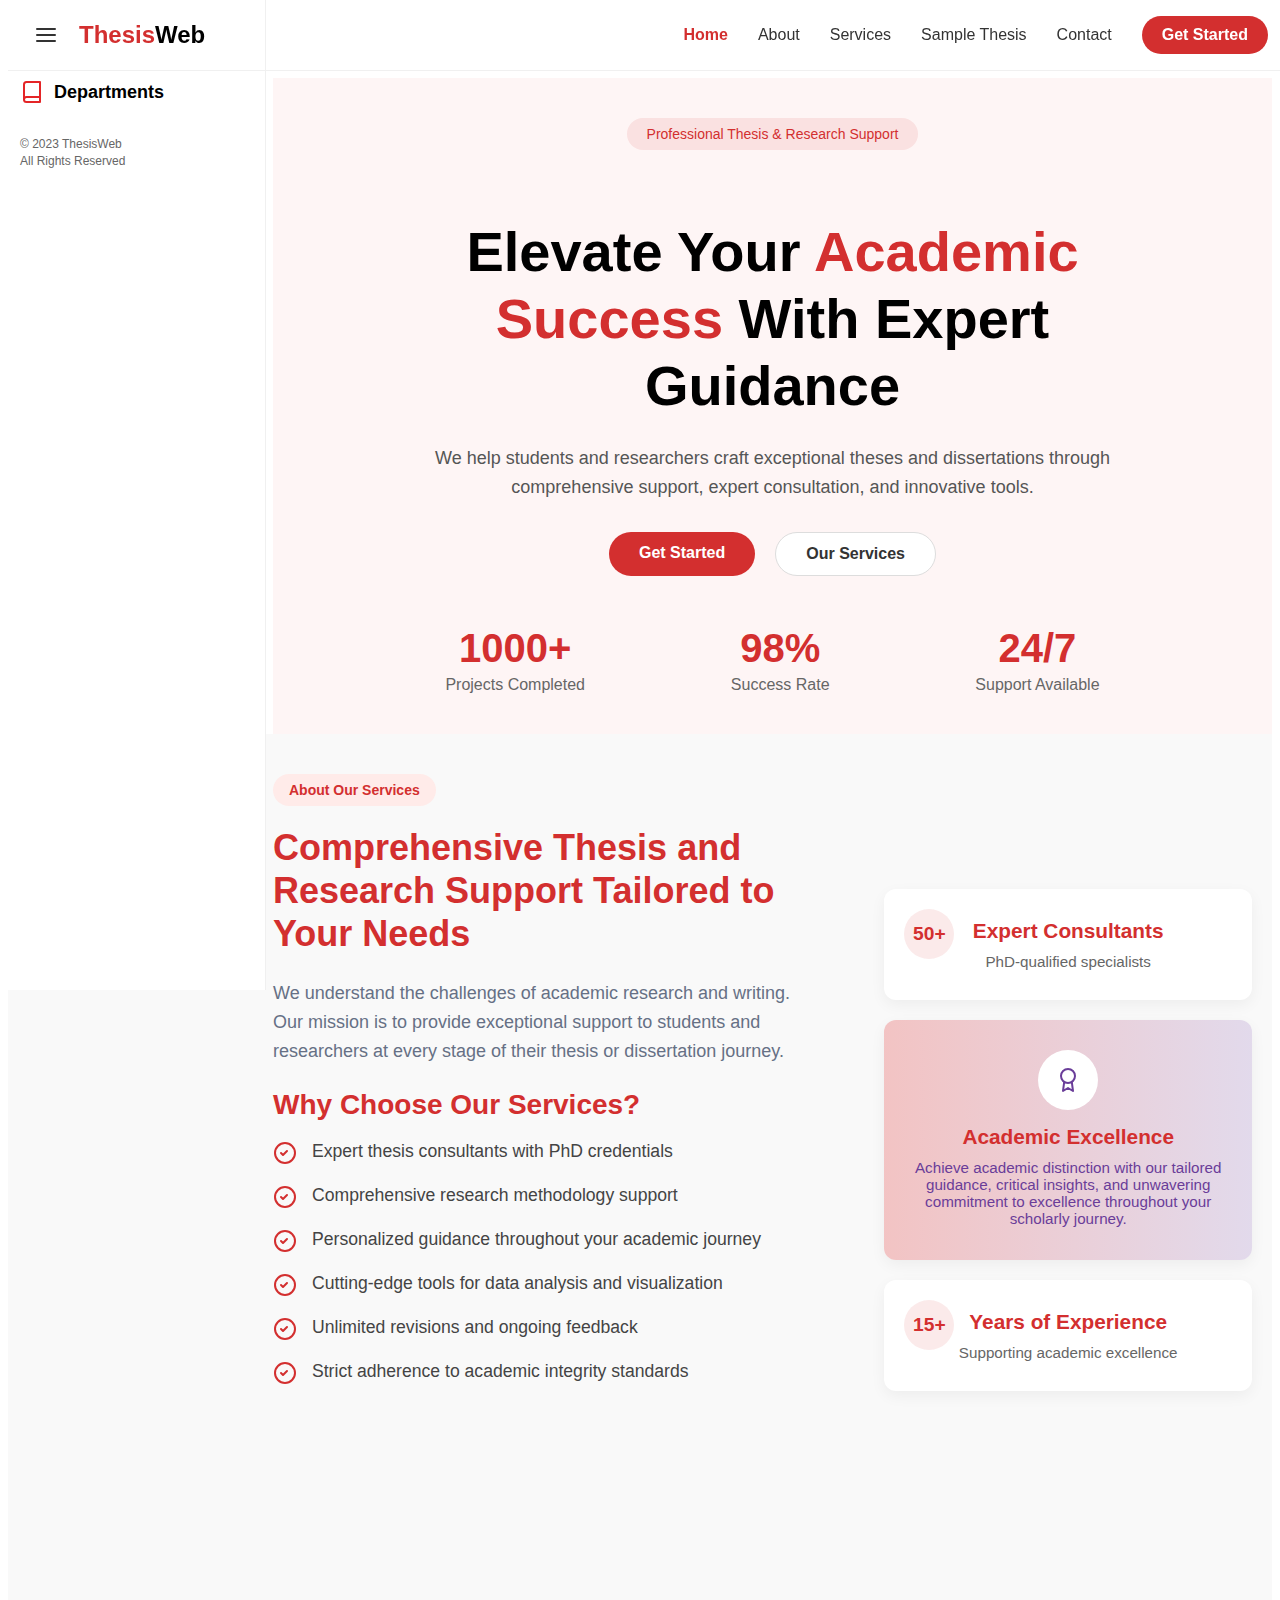
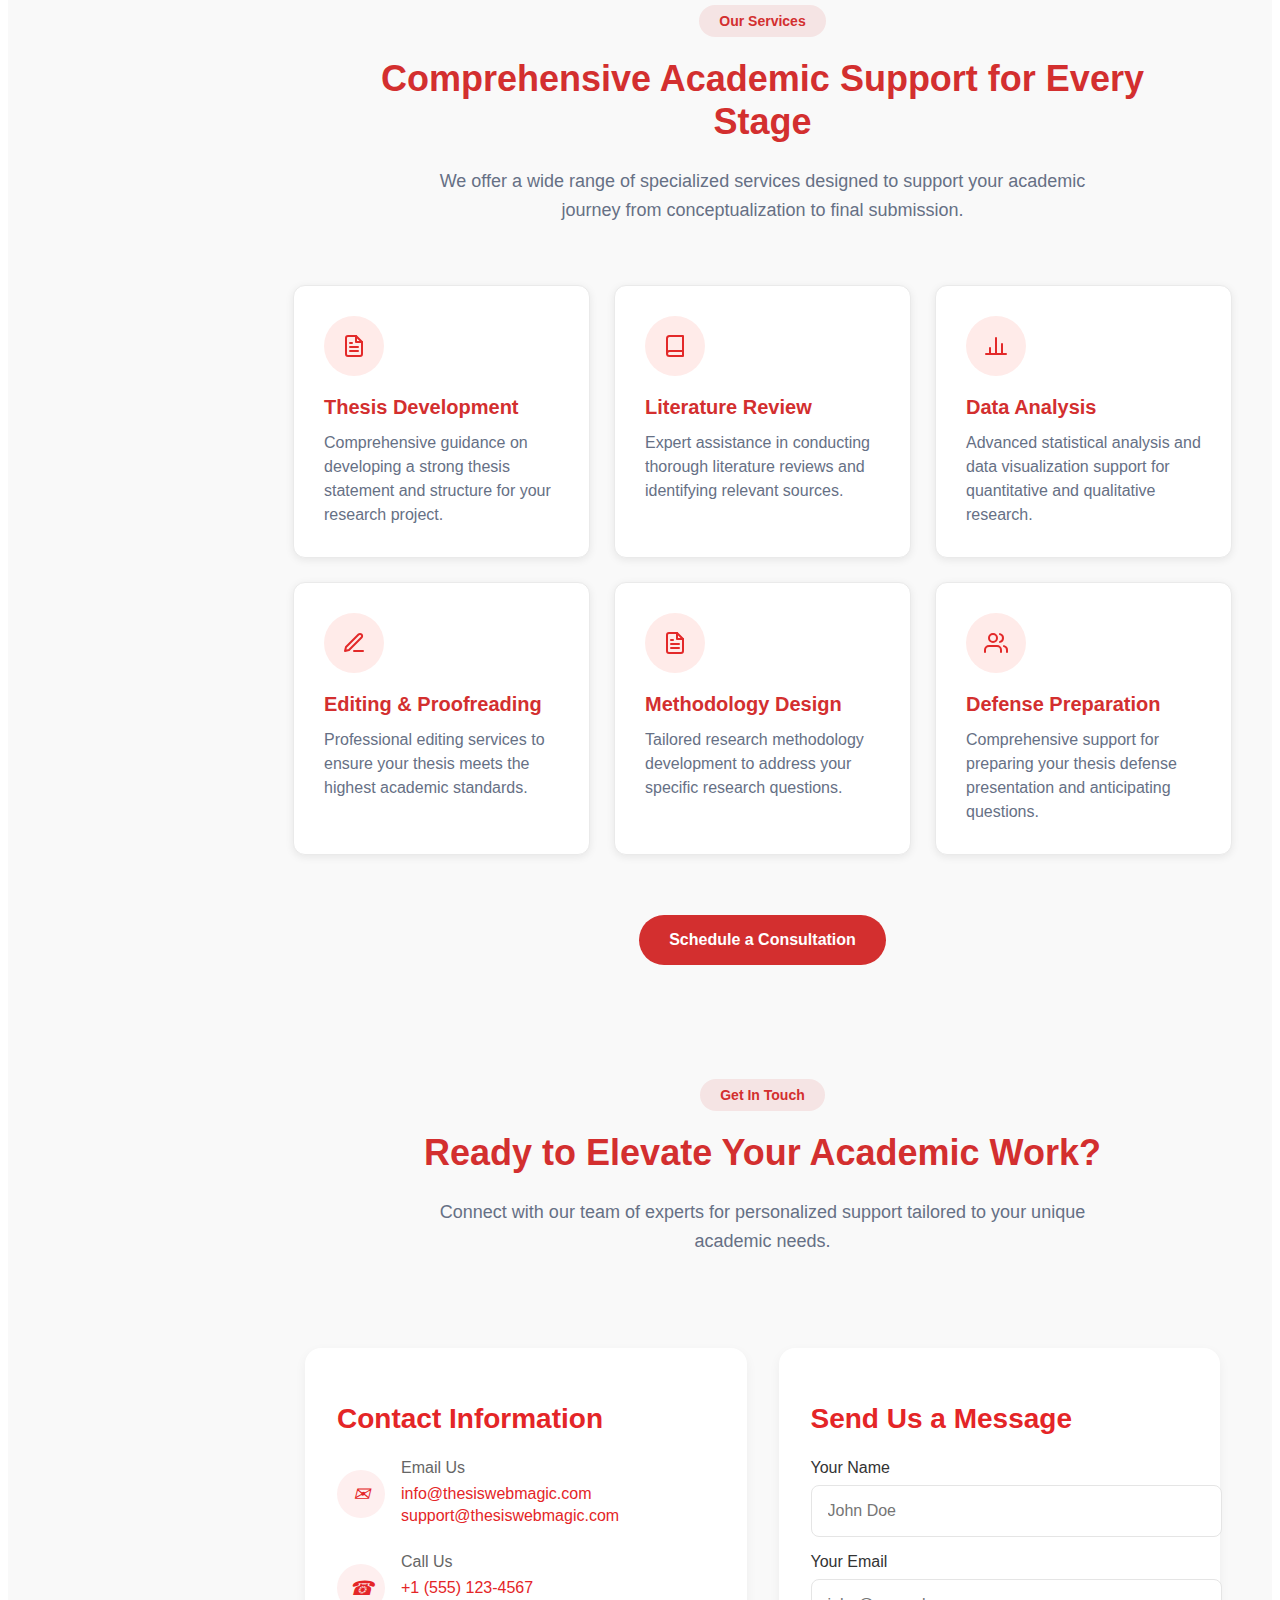
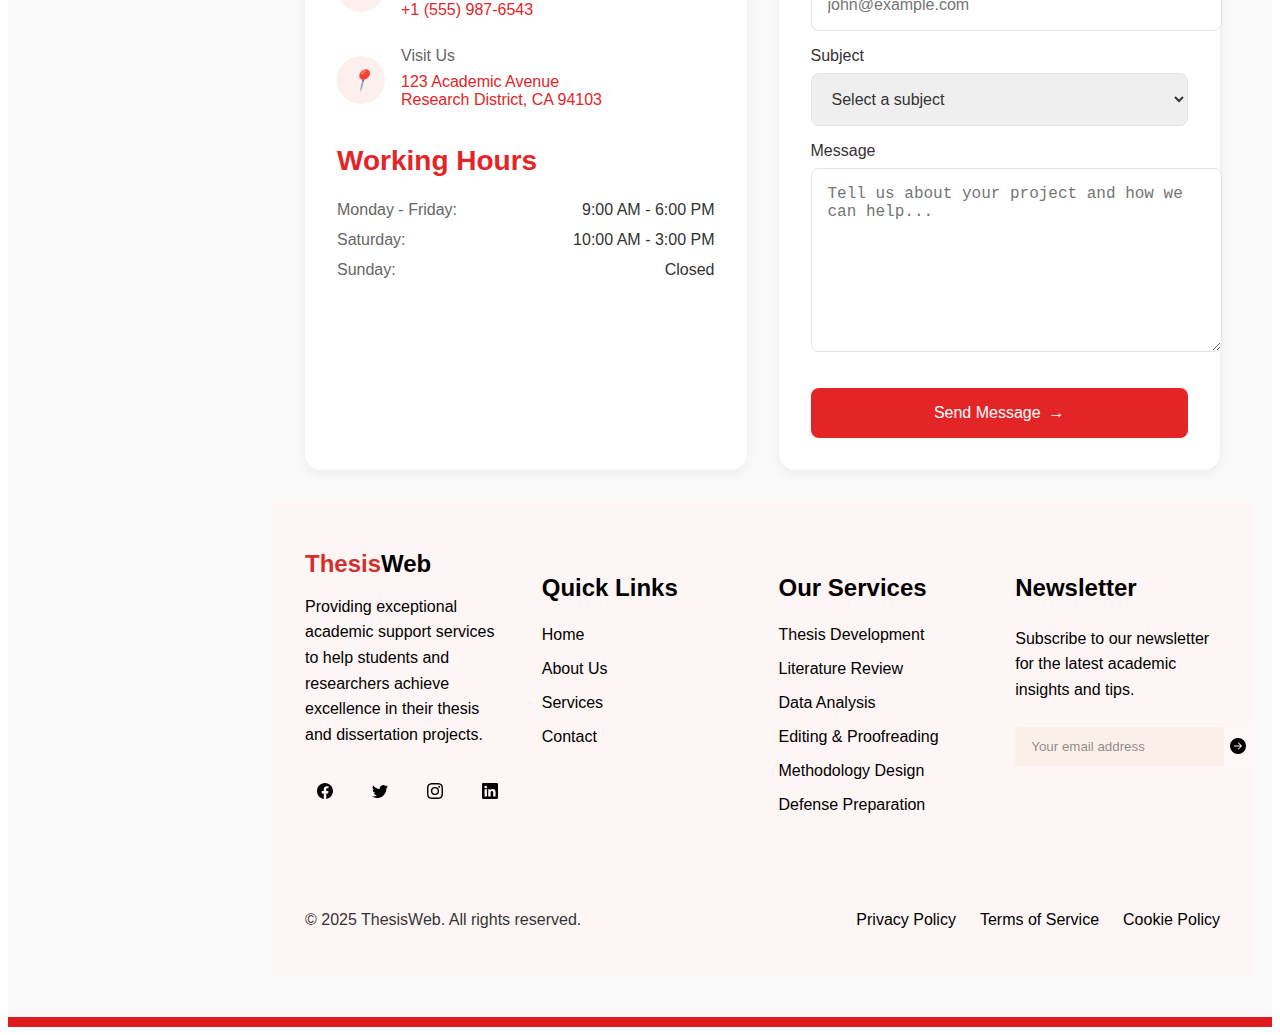
==== commit 0ecb7cc4: "Update footer branding to enhance visibility and impact" ====
--- a/index.html
+++ b/index.html
@@ -318,9 +318,9 @@
       <h2 class="services-title">Ready to Elevate Your Academic Work?</h2>
       <p class="services-description">Connect with our team of experts for personalized support tailored to your unique academic needs.      </p>
     </div>
-    <section class="contact-section" >
+    <section class="contact-section">
       <!-- Contact Information Card -->
-      <div class="contact-card">
+      <div class="contact-card" style="text-align: left;">
         <h2 class="section-title">Contact Information</h2>
         
         <div class="contact-info">
@@ -379,7 +379,7 @@
       </div>
       
       <!-- Contact Form Card -->
-      <div class="contact-card">
+      <div class="contact-card" style="text-align: left;">
         <h2 class="section-title">Send Us a Message</h2>
         
         <form class="contact-form">
@@ -422,7 +422,7 @@
       <div class="footer-container">
         <!-- Brand Column -->
         <div class="footer-column">
-          <h3 class="footer-title">Web</h3>
+          <h1 class="logo"><span class="logo-red">Thesis</span>Web</h1>
           <p class="footer-description">
             Providing exceptional academic support services to help students and researchers achieve excellence in their thesis and dissertation projects.
           </p>
--- a/index.css
+++ b/index.css
@@ -1087,6 +1087,78 @@
   .contact-card {
     min-width: 100%;
   }
+
+  /* Align cards to the center */
+  .service-cards,
+  .services-grid {
+    margin: 0 auto;
+    padding: 0 15px;
+    max-width: 500px;
+    width: 100%;
+    box-sizing: border-box;
+  }
+
+  .service-card,
+  .service-card-2 {
+    margin: 0 auto 20px;
+    width: 100%;
+    max-width: 400px;
+    text-align: center;
+  }
+
+  .service-card--small,
+  .service-card--large {
+    display: flex;
+    flex-direction: column;
+    align-items: center;
+    text-align: center;
+    margin: 0 auto 20px;
+  }
+
+  /* Ensure all text is visible */
+  .card-content {
+    padding: 25px;
+    height: auto;
+    min-height: auto;
+    text-align: left;
+  }
+
+  .card-text {
+    overflow: visible;
+    text-overflow: unset;
+    white-space: normal;
+    display: block;
+    width: 100%;
+    text-align: left;
+  }
+
+  .services-container {
+    padding: 0 15px;
+    margin: 0 auto;
+    width: 100%;
+    box-sizing: border-box;
+  }
+
+  .services-header,
+  .services-description {
+    text-align: left;
+    margin: 0 auto;
+  }
+
+  .academic-excellence {
+    min-height: auto;
+    height: auto;
+  }
+
+  .service-card--small,
+  .service-card--large {
+    text-align: left;
+  }
+  .hours-row {
+    display: flex;
+    justify-content: start;
+    margin-bottom: 0.75rem;
+  }
 }
 
 /* Tablet Styles */
@@ -1157,6 +1229,10 @@
 
 /* Responsive adjustments for cards and sections */
 @media (max-width: 768px) {
+
+  *{
+    overflow-x: hidden;
+  }
   .thesis-services-section {
     padding: 20px 15px;
   }
@@ -1247,6 +1323,147 @@
   .stat-item {
     width: 100%;
     text-align: center;
+  }
+
+  /* Hero section alignment */
+  .hero-section {
+    padding: 20px 15px;
+    width: 100%;
+    box-sizing: border-box;
+    margin: 0 auto;
+  }
+
+  .hero-content {
+    margin: 0 auto;
+    padding: 0;
+    width: 100%;
+    max-width: 500px;
+  }
+
+  /* Service cards alignment */
+  .service-cards {
+    margin: 20px auto;
+    padding: 0 15px;
+    max-width: 500px;
+    width: 100%;
+    box-sizing: border-box;
+    top: 0;
+  }
+
+  .service-card {
+    margin: 0 auto 20px;
+    width: 100%;
+    max-width: 400px;
+  }
+
+  .service-card--small,
+  .service-card--large {
+    width: 100%;
+    margin-left: auto;
+    margin-right: auto;
+  }
+
+  /* Services grid alignment */
+  .services-grid {
+    width: 100%;
+    max-width: 500px;
+    margin: 0 auto;
+    padding: 15px;
+    box-sizing: border-box;
+  }
+
+  .service-card-2 {
+    margin: 0 auto 20px;
+    width: 100%;
+    max-width: 400px;
+  }
+
+  /* Services container alignment */
+  .services-container {
+    width: 100%;
+    padding: 0 15px;
+    margin: 0 auto;
+    box-sizing: border-box;
+  }
+
+  .services-content {
+    margin: 0 auto;
+    max-width: 500px;
+    width: 100%;
+  }
+
+  /* Ensure text alignment */
+  .services-header,
+  .services-description,
+  .card-content {
+    text-align: left;
+    margin-left: auto;
+    margin-right: auto;
+  }
+
+  .sidebar-footer {
+    display: none;
+  }
+
+  .service-card,
+  .service-card-2 {
+    width: 100%;
+    max-width: 500px;
+    margin-left: auto;
+    margin-right: auto;
+    overflow: visible;
+  }
+
+  .card-content {
+    height: auto;
+    min-height: auto;
+    padding: 25px;
+    text-align: left;
+  }
+
+  .card-text {
+    overflow: visible;
+    text-overflow: unset;
+    white-space: normal;
+    display: block;
+    width: 100%;
+    text-align: left;
+  }
+
+  .services-grid {
+    width: 100%;
+    padding: 0 15px;
+    box-sizing: border-box;
+  }
+
+  .service-cards {
+    width: 100%;
+    padding: 0 15px;
+    box-sizing: border-box;
+  }
+
+  .service-card-2 {
+    align-items: start;
+    text-align: left;
+    padding: auto;
+    margin: 0 auto 20px;
+    width: 100%;
+    max-width: 500px;
+  }
+
+  .service-card--small,
+  .service-card--large {
+    display: flex;
+    flex-direction: column;
+    align-items: left;
+    text-align: left;
+    max-width: 500px;
+    margin: 0 auto 20px;
+  }
+
+  .academic-excellence {
+    min-height: auto;
+    height: auto;
   }
 }
 
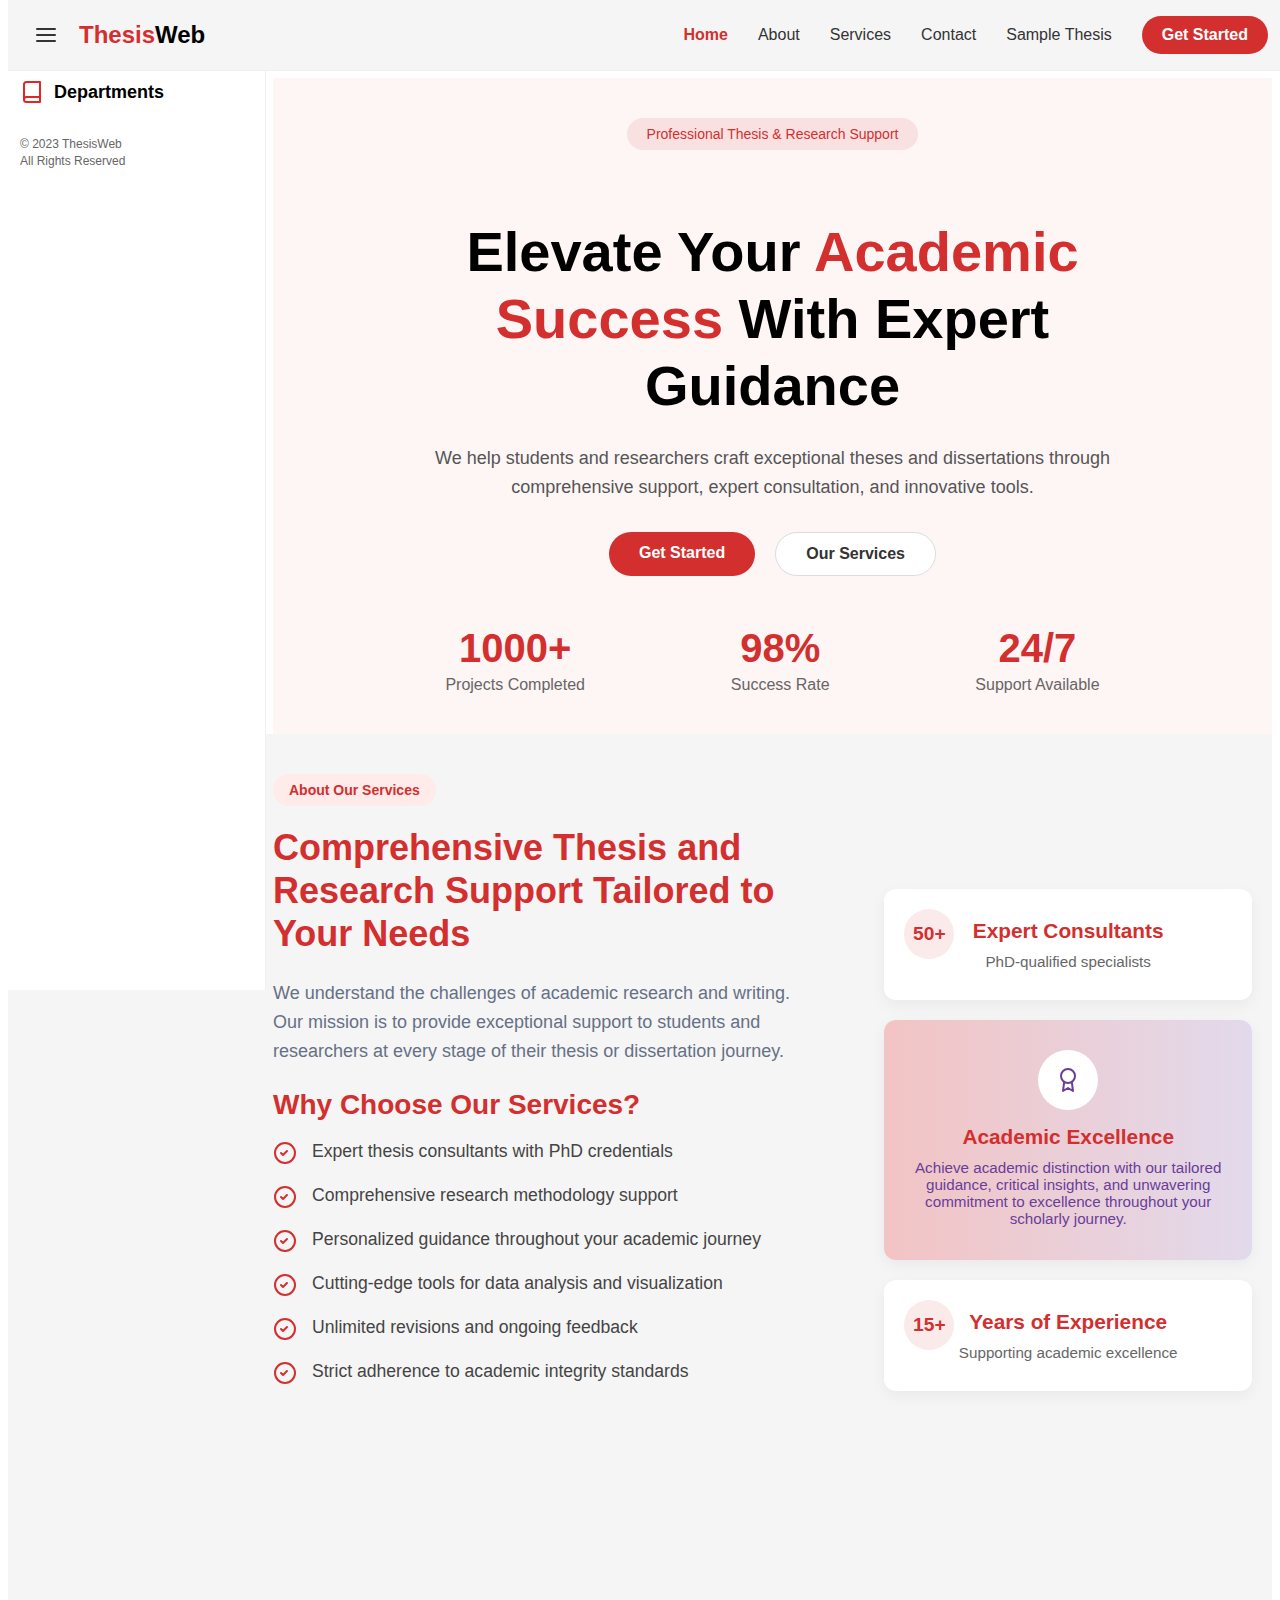
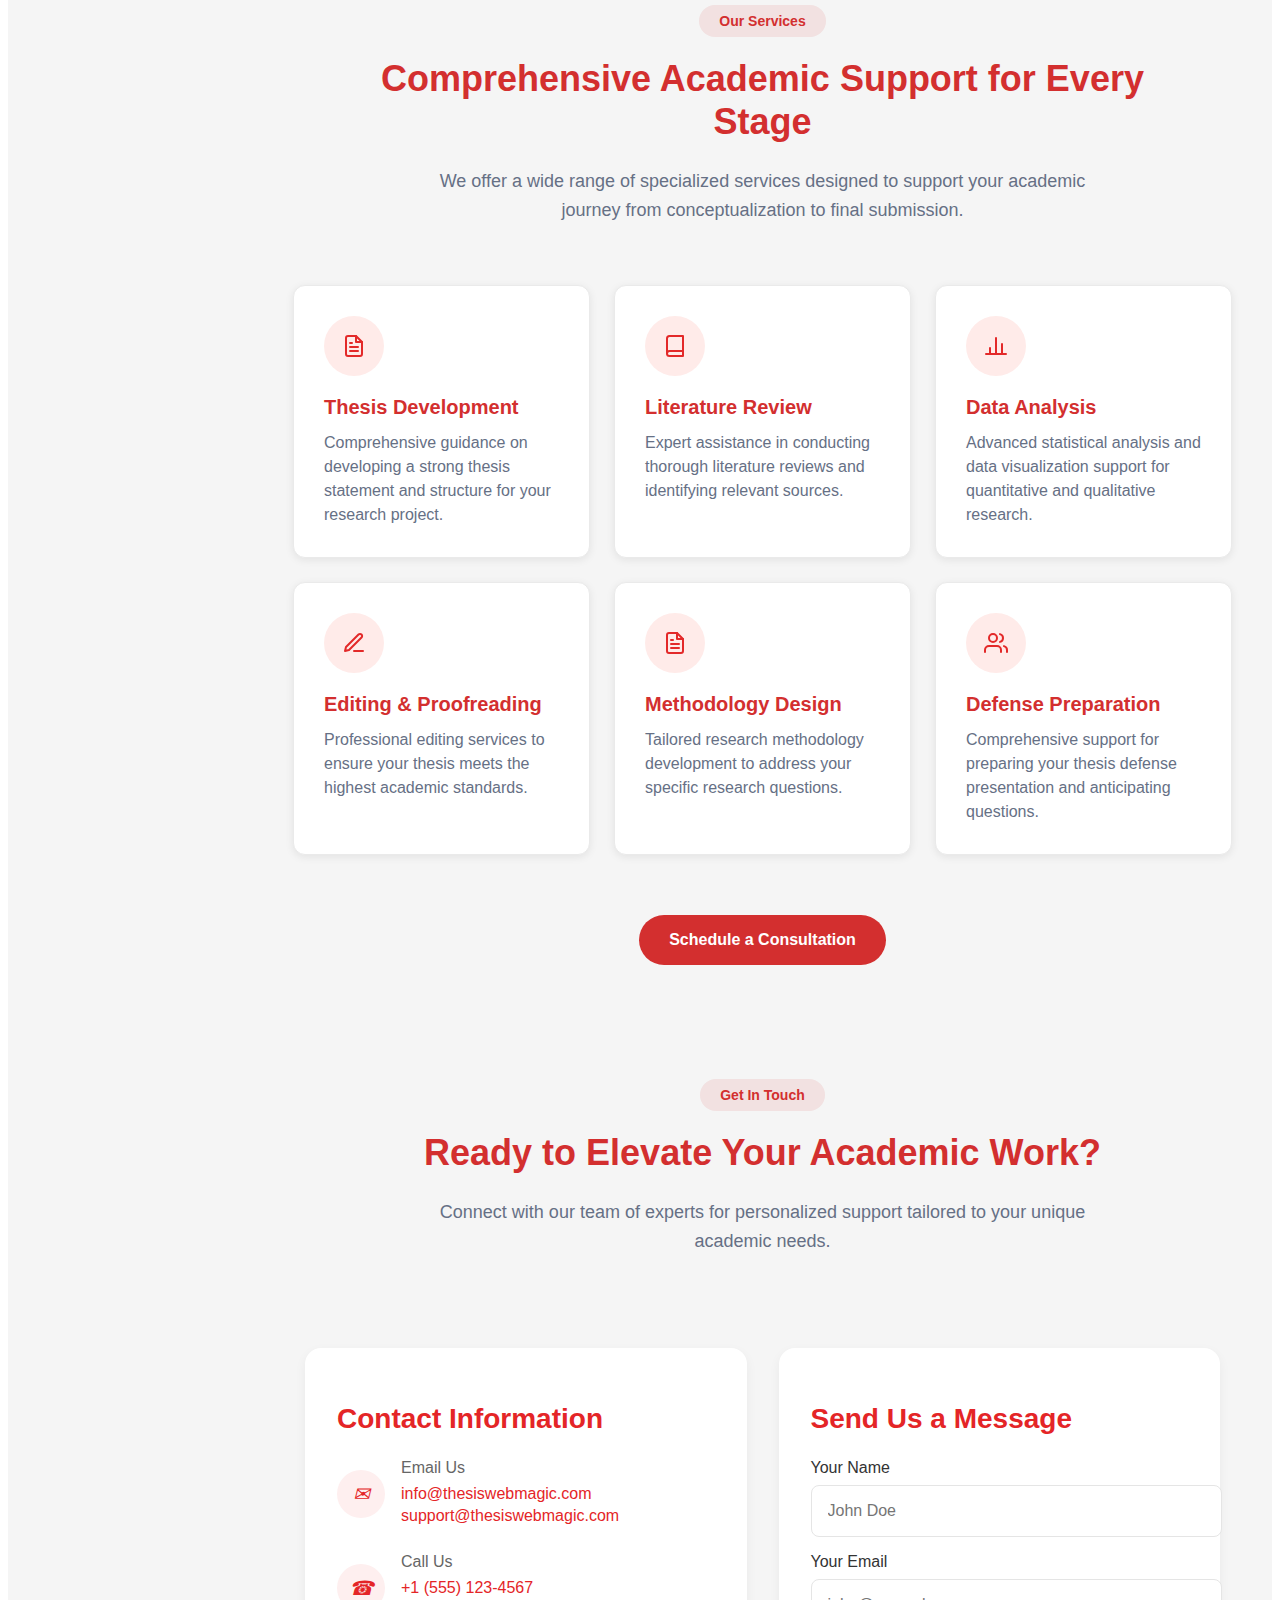
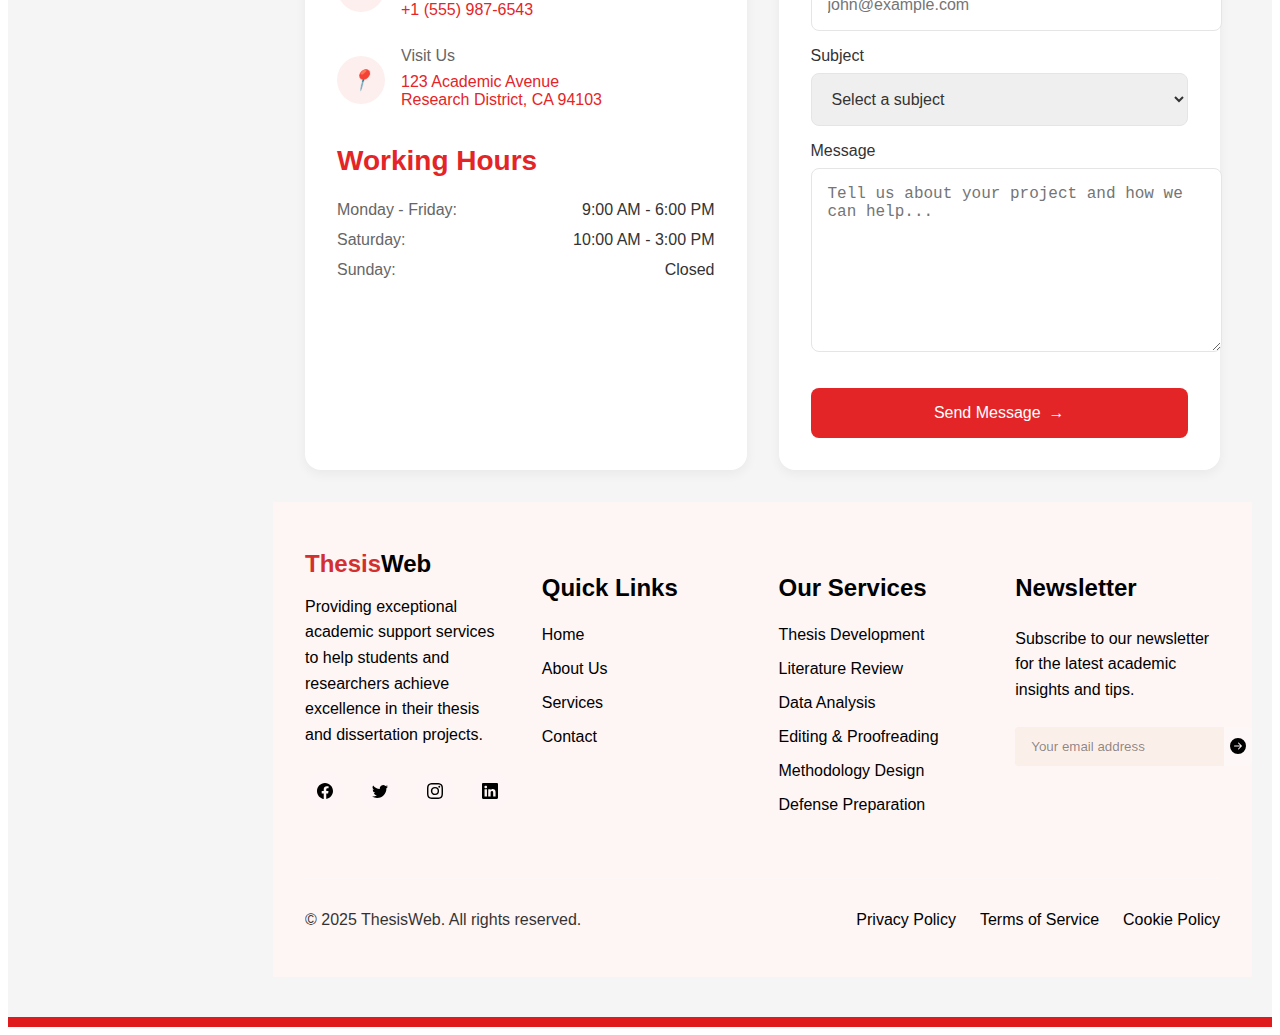
==== commit 882338f8: "Refactor navigation link handling and enhance thesis post layout for improved user experience" ====
--- a/index.html
+++ b/index.html
@@ -24,8 +24,8 @@
             <a href="#" class="nav-link active">Home</a>
             <a href="#about" class="nav-link">About</a>
             <a href="#services" class="nav-link">Services</a>
+            <a href="#contact" class="nav-link">Contact</a>
             <a href="post.html" class="nav-link">Sample Thesis</a>
-            <a href="#contact" class="nav-link">Contact</a>
             <a href="#" class="get-started-btn">Get Started</a>
           </div>
         </div>
--- a/index.css
+++ b/index.css
@@ -31,7 +31,7 @@
 .navigation {
   width: 100%;
   height: 70px;
-  /* background-color: white; */
+  background-color: whitesmoke;
   border-bottom: 1px solid #f0f0f0;
   display: flex;
   align-items: center;
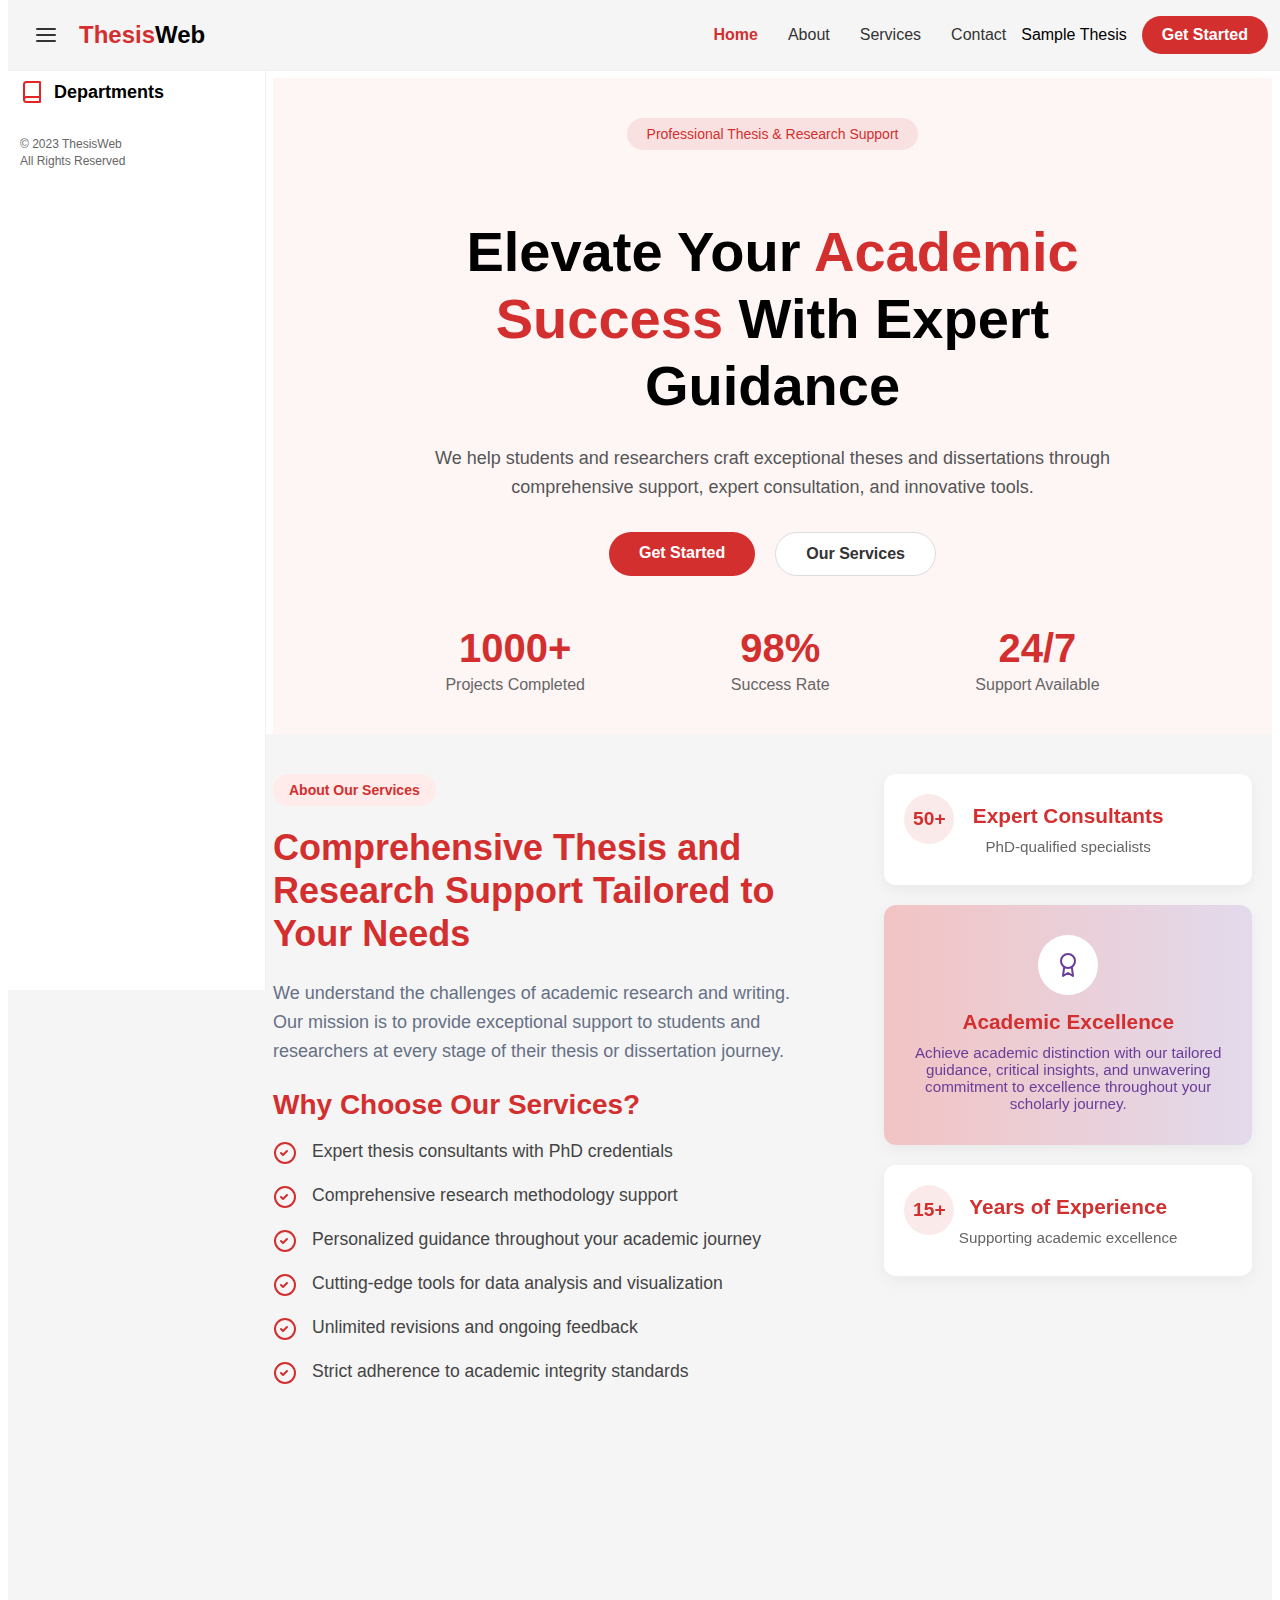
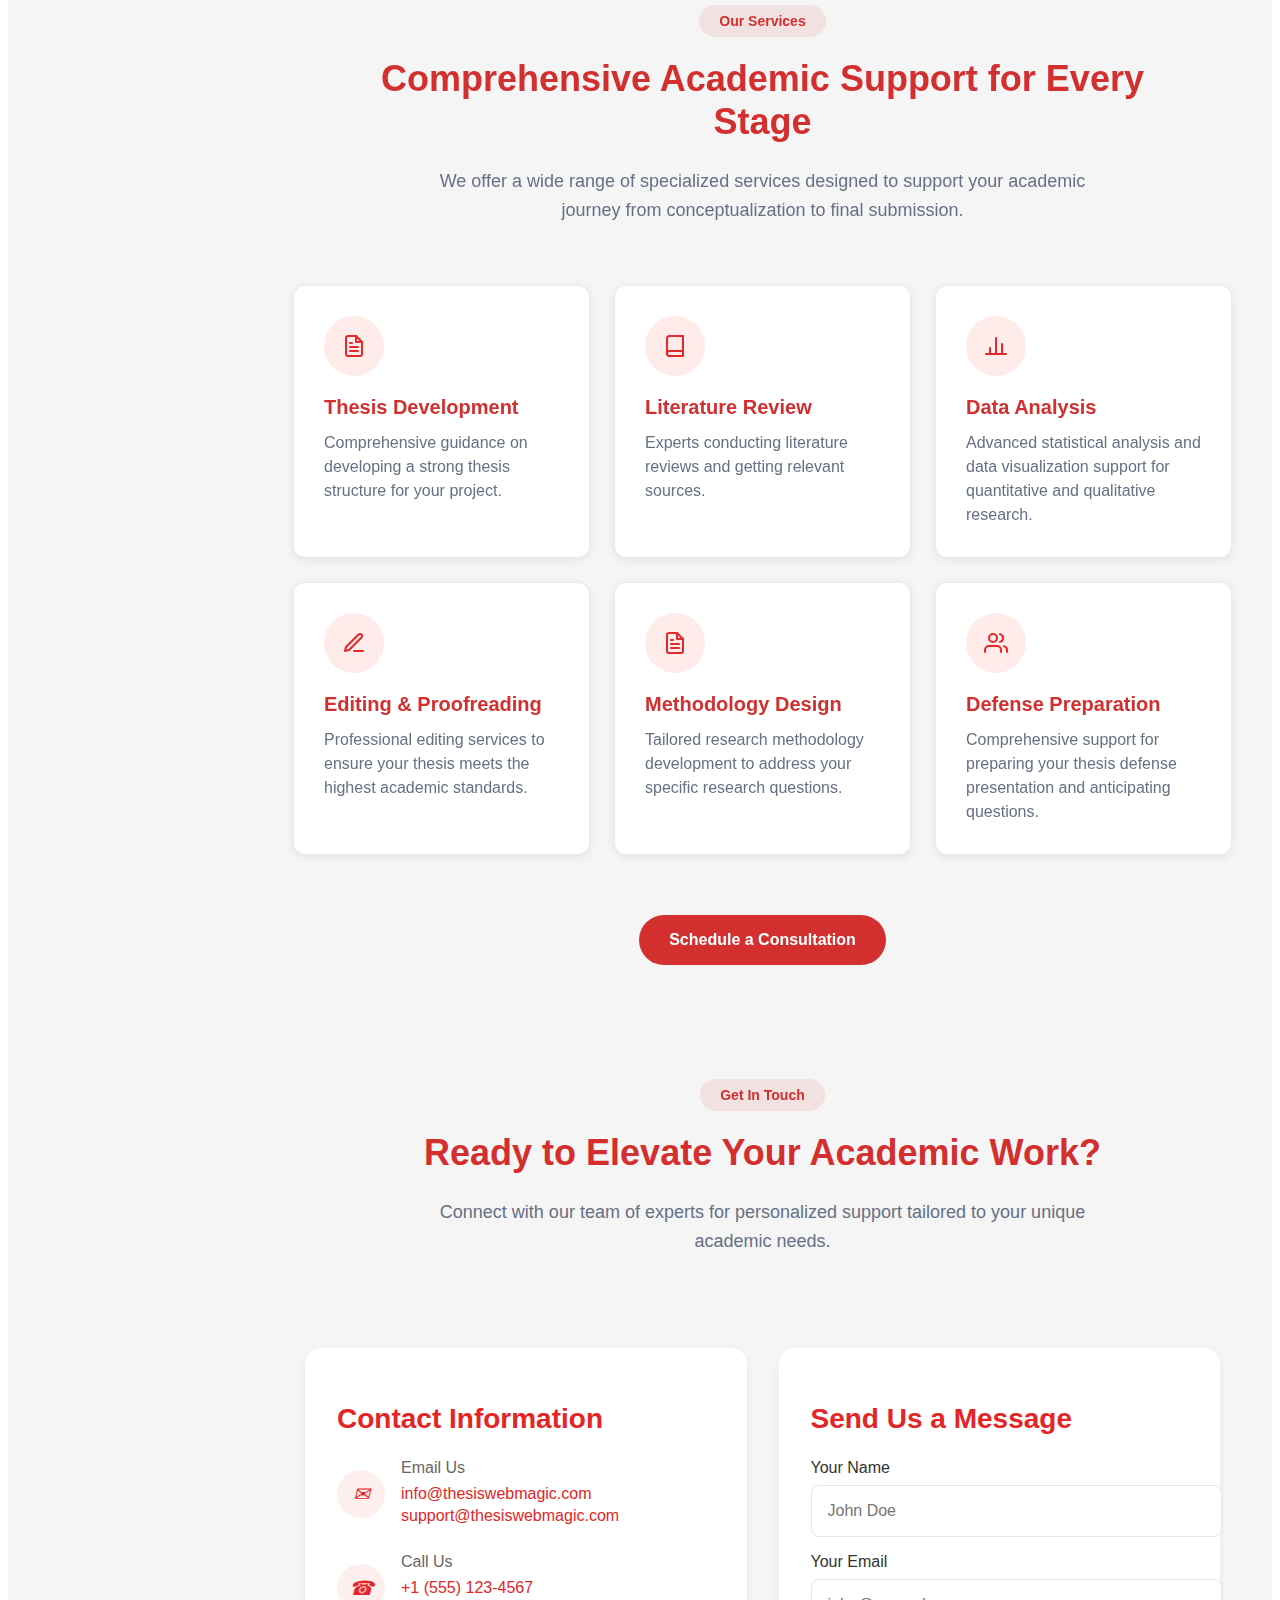
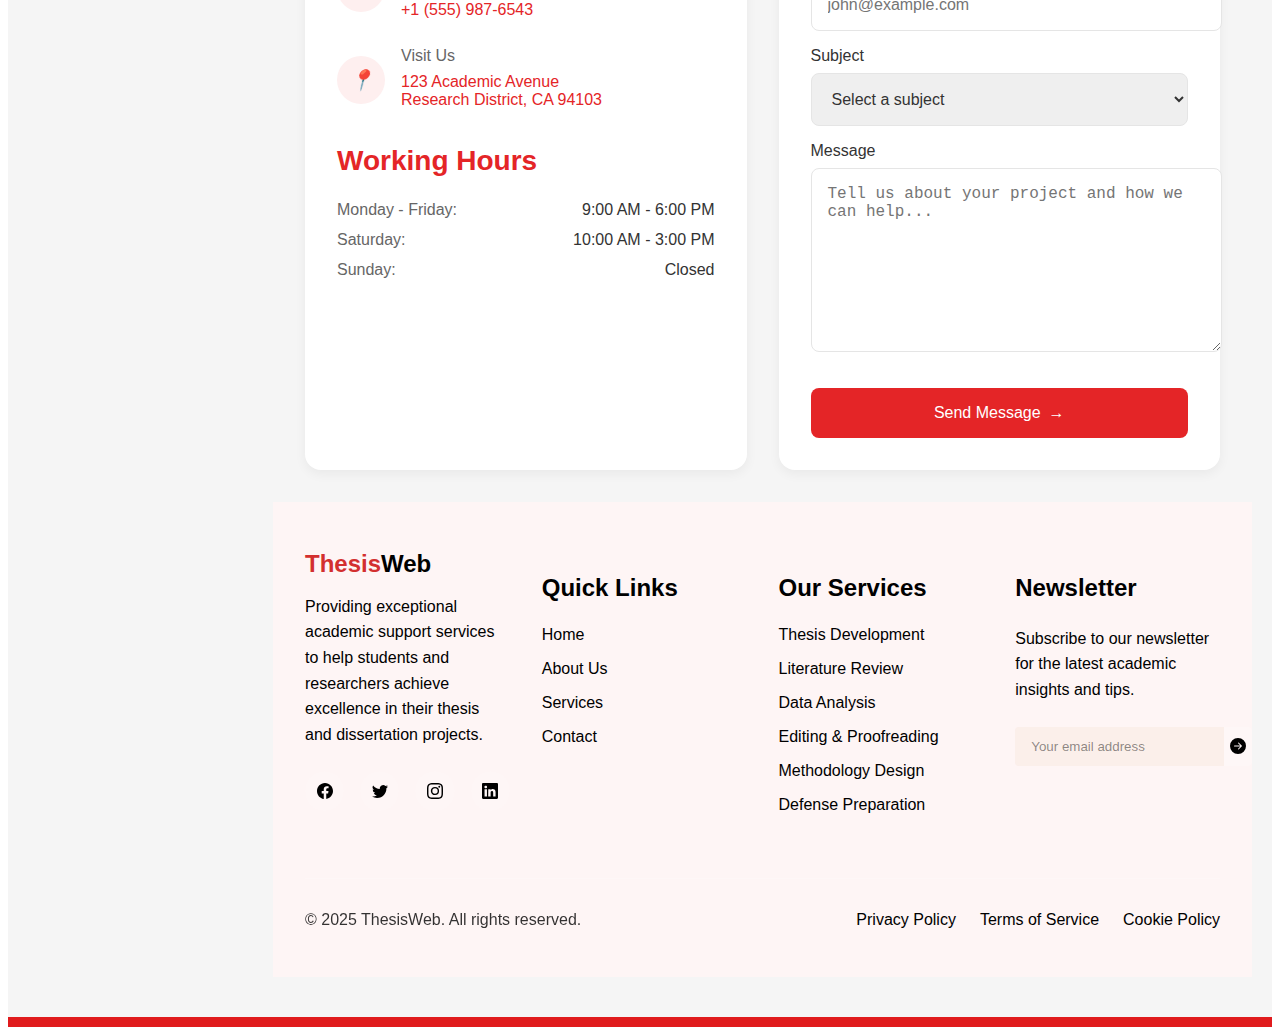
==== commit 873732e6: "Add responsive styles for layout, navigation, and sidebar; implement smooth scrolling and active lin" ====
--- a/index.html
+++ b/index.html
@@ -3,7 +3,18 @@
 <head>
     <meta charset="UTF-8">
     <meta name="viewport" content="width=device-width, initial-scale=1.0">
-    <link rel="stylesheet" href="index.css">
+    <link rel="stylesheet" href="css/index.css">
+    <!-- CSS Links - Order Matters! -->
+    <link rel="stylesheet" href="css/base.css">      <!-- Base styles first -->
+    <link rel="stylesheet" href="css/layout.css">    <!-- Overall layout -->
+    <link rel="stylesheet" href="css/navigation.css"> <!-- Component styles -->
+    <link rel="stylesheet" href="css/sidebar.css">   <!-- Component styles -->
+    <link rel="stylesheet" href="css/hero.css">      <!-- Component styles -->
+    <link rel="stylesheet" href="css/thesis-services.css"> <!-- Component styles -->
+    <link rel="stylesheet" href="css/general-services.css"> <!-- Component styles -->
+    <link rel="stylesheet" href="css/contact.css">  <!-- Component styles -->
+    <link rel="stylesheet" href="css/footer.css">    <!-- Component styles -->
+    <link rel="stylesheet" href="css/utilities.css"> <!-- Utilities last or after base -->
     <title>Thesis Web</title>
 </head>
 <body>
@@ -25,7 +36,7 @@
             <a href="#about" class="nav-link">About</a>
             <a href="#services" class="nav-link">Services</a>
             <a href="#contact" class="nav-link">Contact</a>
-            <a href="post.html" class="nav-link">Sample Thesis</a>
+            <a href="./post.html" class="">Sample Thesis</a>
             <a href="#" class="get-started-btn">Get Started</a>
           </div>
         </div>
@@ -221,7 +232,7 @@
             </div>
           </div>
           <h3>Thesis Development</h3>
-          <p>Comprehensive guidance on developing a strong thesis statement and structure for your research project.</p>
+          <p>Comprehensive guidance on developing a strong thesis structure for your project.</p>
         </div>
         
         <div class="service-card-2">
@@ -234,7 +245,7 @@
             </div>
           </div>
           <h3>Literature Review</h3>
-          <p>Expert assistance in conducting thorough literature reviews and identifying relevant sources.</p>
+          <p>Experts conducting literature reviews and getting relevant sources.</p>
         </div>
         
         <div class="service-card-2">
@@ -320,7 +331,7 @@
     </div>
     <section class="contact-section">
       <!-- Contact Information Card -->
-      <div class="contact-card" style="text-align: left;">
+      <div class="contact-card">
         <h2 class="section-title">Contact Information</h2>
         
         <div class="contact-info">
@@ -506,7 +517,7 @@
     </footer>
     
     </section>
-  <script src="index.js"></script>
-
+  <script src="./js/home.js"></script>
+  <script src="./js/index.js"></script>
 </body>
 </html>--- a/css/index.css
+++ b/css/index.css
@@ -0,0 +1,1512 @@
+body::after {
+  content: '';
+  display: block;
+  height: 10px; /* Adjust height as needed */
+  background-color: #E01B1D;
+  width: 100%;
+  bottom: 0;
+  left: 0;
+  z-index: 2;
+}
+
+a {
+  text-decoration: none;
+  color: inherit;
+}
+
+.thesis-web-section {
+  font-family: Arial, sans-serif;
+  margin: 0;
+  padding: 0;
+  box-sizing: border-box;
+  display: flex;
+  flex-direction: column;
+  width: 100%;
+  height: 100%;
+  overflow: hidden;
+  /* color: #fef5f5; */
+}
+
+
+.navigation {
+  width: 100%;
+  height: 70px;
+  background-color: whitesmoke;
+  border-bottom: 1px solid #f0f0f0;
+  display: flex;
+  align-items: center;
+  position: fixed;
+  top: 0;
+  z-index: 100;
+  transition: background-color 0.6s ease; /* Increased duration for smoother effect */
+}
+
+.nav-container {
+  width: 100%;
+  display: flex;
+  justify-content: space-between;
+  align-items: center;
+  padding: 0 20px;
+}
+
+.logo-menu {
+  display: flex;
+  align-items: center;
+}
+
+.menu-button {
+  background: none;
+  border: none;
+  color: #333;
+  margin-right: 15px;
+  cursor: pointer;
+  display: flex;
+  align-items: center;
+
+}
+
+.logo {
+  font-size: 24px;
+  font-weight: bold;
+  margin: 0;
+}
+
+.logo-red {
+  color: #d32f2f;
+}
+
+.nav-links {
+  display: flex;
+  align-items: center;
+}
+
+.nav-link {
+  margin: 0 15px;
+  text-decoration: none;
+  color: #333;
+  font-weight: 500;
+}
+
+.nav-link.active {
+  color: #d32f2f;
+  font-weight: 600;
+}
+
+.get-started-btn {
+  background-color: #d32f2f;
+  color: white;
+  padding: 10px 20px;
+  border-radius: 25px;
+  text-decoration: none;
+  font-weight: 600;
+  margin-left: 15px;
+}
+
+.main-content {
+  display: flex;
+  margin-top: 70px; /* Account for fixed navbar */
+  position: relative;
+  transition: padding-left 0.3s ease-in-out;
+  padding-left: 265px; /* Initial sidebar width */
+}
+
+.main-content.sidebar-closed {
+  padding-left: 0;
+}
+
+.sidebar {
+  width: 265px;
+  flex-shrink: 0;
+  padding: 20px 0;
+  padding-top: 70px; /* Add padding to account for the navbar height */
+  overflow-y: auto;
+  background-color: white;
+  height: 100%; /* Subtract navbar height */
+  position: fixed;
+  left: 0;
+  border-right: 1px solid #f0f0f0;
+  transition: transform 0.3s ease-in-out, background-color 0.6s ease;
+  z-index: 99;
+  top: 0; /* Align sidebar to the top */
+}
+
+.sidebar.closed {
+  transform: translateX(-100%);
+}
+
+.sidebar-section {
+  /* margin-bottom: 15px; */
+}
+
+.dept-header {
+  display: flex;
+  align-items: center;
+  padding: 10px 20px;
+}
+
+.dept-header h2 {
+  margin: 0;
+  font-size: 18px;
+  margin-left: 10px;
+}
+
+.dept-item {
+  display: flex;
+  align-items: center;
+  padding: 10px 20px;
+  cursor: pointer;
+  font-weight: 500;
+}
+
+.dept-item h3 {
+  margin: 0;
+  font-size: 16px;
+  flex-grow: 1;
+  margin-left: 10px;
+}
+
+.dropdown-icon {
+  margin-left: auto;
+}
+
+.icon {
+  display: flex;
+  align-items: center;
+}
+
+.sub-items {
+  padding-left: 35px;
+}
+
+.sub-item {
+  display: flex;
+  align-items: center;
+  padding: 8px 0;
+  font-size: 14px;
+}
+
+.sub-item p {
+  margin: 0;
+  margin-left: 10px;
+}
+
+.doc-icon {
+  color: #666;
+}
+
+.sidebar-footer {
+  padding: 20px;
+  margin-top: auto;
+  font-size: 12px;
+  color: #666;
+}
+
+.sidebar-footer p {
+  margin: 3px 0;
+}
+
+.hero-section {
+  flex-grow: 1;
+  padding: 40px;
+  background-color: #fef5f5;
+  display: flex;
+  flex-direction: column;
+  align-items: center;
+  justify-content: center;
+  text-align: center;
+  width: 100%;
+}
+
+.hero-section.full-width {
+  margin-left: -265px;
+}
+
+.badge {
+  background-color: rgba(211, 47, 47, 0.1);
+  color: #d32f2f;
+  padding: 8px 20px;
+  border-radius: 20px;
+  font-weight: 500;
+  font-size: 14px;
+  margin-bottom: 30px;
+}
+
+.hero-content {
+  max-width: 800px;
+}
+
+.hero-title {
+  font-size: 3.5rem;
+  font-weight: bold;
+  margin-bottom: 25px;
+  line-height: 1.2;
+}
+
+.red-text {
+  color: #d32f2f;
+}
+
+.hero-text {
+  font-size: 18px;
+  color: #555;
+  margin-bottom: 30px;
+  line-height: 1.6;
+}
+
+.hero-buttons {
+  display: flex;
+  justify-content: center;
+  gap: 20px;
+  margin-bottom: 50px;
+}
+
+.primary-btn {
+  background-color: #d32f2f;
+  color: white;
+  padding: 12px 30px;
+  border-radius: 25px;
+  text-decoration: none;
+  font-weight: 600;
+}
+
+.secondary-btn {
+  background-color: white;
+  color: #333;
+  padding: 12px 30px;
+  border-radius: 25px;
+  text-decoration: none;
+  font-weight: 600;
+  border: 1px solid #ddd;
+}
+
+.stats-container {
+  display: flex;
+  justify-content: space-around;
+  width: 100%;
+  margin-top: 30px;
+}
+
+.stat-item {
+  text-align: center;
+}
+
+.stat-number {
+  font-size: 2.5rem;
+  font-weight: bold;
+  margin: 0;
+  margin-bottom: 5px;
+}
+
+.stat-text {
+  color: #666;
+  margin: 0;
+}
+
+
+.thesis-services-section {
+  color: #fef5f5;
+  padding: 40px 20px;
+  background-color: #f9f9f9;
+  font-family: Arial, sans-serif;
+  transition: padding-left 0.3s ease-in-out, background-color 0.6s ease; /* Increased duration for smoother effect */
+  padding-left: 265px; /* Initial sidebar width */
+}
+
+
+
+.thesis-services-section.sidebar-closed {
+  padding-left: 20px;
+}
+
+.services-container {
+  max-width: 1200px;
+  margin: 0 auto;
+  display: grid;
+  grid-template-columns: 1fr;
+  gap: 40px;
+}
+
+
+
+.services-badge {
+  display: inline-block;
+  background-color: rgba(211, 47, 47, 0.1);
+  color: #d32f2f;
+  padding: 8px 20px;
+  border-radius: 20px;
+  font-weight: 600;
+  font-size: 14px;
+  margin-bottom: 80px;
+  position: relative;
+  top: 60px;
+}
+
+.services-title {
+  font-size: 2.5rem;
+  color: #d32f2f;
+  margin-top: 0;
+  margin-bottom: 20px;
+  line-height: 1.2;
+}
+
+.services-description {
+  font-size: 1.1rem;
+  color: #666;
+  line-height: 1.6;
+  margin-bottom: 30px;
+}
+
+.services-subtitle {
+  font-size: 1.75rem;
+  color: #d32f2f;
+  margin-bottom: 20px;
+}
+
+.services-features {
+  list-style: none;
+  padding: 0;
+  margin: 0;
+}
+
+.services-features li {
+  display: flex;
+  align-items: flex-start;
+  margin-bottom: 15px;
+  color: #444;
+  font-size: 1.1rem;
+}
+
+.check-icon {
+  color: #d32f2f;
+  margin-right: 15px;
+  flex-shrink: 0;
+}
+
+.service-cards {
+  position: relative;
+  top: 115px;
+  display: flex;
+  flex-direction: column;
+  gap: 20px;
+  align-self: start;
+}
+
+.service-card {
+  background-color: white;
+  border-radius: 12px;
+  overflow: hidden;
+  box-shadow: 0 5px 15px rgba(0, 0, 0, 0.05);
+  position: relative;
+  text-align: left;
+}
+
+.card-badge {
+  position: absolute;
+  top: 20px;
+  left: 20px;
+  background-color: rgba(211, 47, 47, 0.1);
+  color: #d32f2f;
+  width: 50px;
+  height: 50px;
+  border-radius: 50%;
+  display: flex;
+  align-items: center;
+  justify-content: center;
+  font-weight: bold;
+  font-size: 1.2rem;
+  z-index: 1;
+}
+
+.card-content {
+  padding: 30px;
+  display: flex;
+  flex-direction: column;
+  align-items: center;
+  text-align: center;
+}
+
+.academic-excellence {
+  background: linear-gradient(to right, #d32f2f49, #693d9931);
+  color: #6a3d99;
+  min-height: 180px;
+}
+
+.card-icon {
+  width: 60px;
+  height: 60px;
+  background-color: white;
+  border-radius: 50%;
+  display: flex;
+  align-items: center;
+  justify-content: center;
+  margin-bottom: 15px;
+  color: #d32f2f;
+}
+
+.academic-excellence .card-icon {
+  color: #6a3d99;
+}
+
+.card-title {
+  font-size: 1.3rem;
+  margin: 0 0 10px 0;
+  color: #d32f2f;
+}
+
+.academic-excellence .card-title {
+  color: #d32f2f;
+}
+
+.card-text {
+  margin: 0;
+  font-size: 0.95rem;
+  color: #666;
+}
+
+.academic-excellence .card-text {
+  color: #6a3d99;
+}
+
+
+
+/* Second services section  styles */
+  .services-section {
+    max-width: 1200px;
+    margin: 80px auto 0;
+    padding: 0 20px;
+    font-family: 'Arial', sans-serif;
+    position: relative;
+  }
+  
+  .services-header {
+    text-align: center;
+    margin-bottom: 60px;
+  }
+  
+  .services-badge-2 {
+    display: inline-block;
+    background-color: #ffebe9;
+    color: #d32f2f;
+    font-weight: 600;
+    padding: 8px 16px;
+    border-radius: 20px;
+    margin-bottom: 20px;
+    font-size: 14px;
+  }
+  
+  .services-title {
+    color: #d32f2f;
+    font-size: 36px;
+    margin: 0 0 24px;
+    line-height: 1.2;
+    max-width: 800px;
+    margin-left: auto;
+    margin-right: auto;
+  }
+  
+  .services-description {
+    color: #667085;
+    font-size: 18px;
+    line-height: 1.6;
+    max-width: 700px;
+    margin: 0 auto;
+  }
+  
+  .services-grid {
+    display: grid;
+    grid-template-columns: repeat(3, 1fr);
+    gap: 24px;
+    margin-top: 60px;
+  }
+  
+  .service-card-2 {
+    background-color: #fff;
+    border-radius: 12px;
+    padding: 30px;
+    box-shadow: 0 2px 8px rgba(0, 0, 0, 0.08);
+    transition: transform 0.3s ease, box-shadow 0.3s ease;
+    border: 1px solid #eaeaea;
+    text-align: left;
+  }
+  
+  .service-card-2:hover {
+    transform: translateY(-5px);
+    box-shadow: 0 10px 25px rgba(0, 0, 0, 0.1);
+  }
+  
+  .service-icon {
+    margin-bottom: 20px;
+  }
+  
+  .icon-circle {
+    width: 60px;
+    height: 60px;
+    border-radius: 50%;
+    display: flex;
+    align-items: center;
+    justify-content: center;
+    margin-bottom: 10px;
+  }
+  
+  .red-light {
+    background-color: #ffebe9;
+  }
+  
+  .service-card-2 h3 {
+    font-size: 20px;
+    margin: 0 0 12px;
+    color: #d32f2f;
+    font-weight: 600;
+  }
+  
+  .service-card-2 p {
+    color: #667085;
+    line-height: 1.5;
+    margin: 0;
+    font-size: 16px;
+  }
+
+
+  /* Consultation section styles */
+  
+  .consultation-container {
+    display: flex;
+    justify-content: center;
+    margin-top: 60px;
+  }
+  
+  .consultation-button {
+    background-color: #d32f2f;
+    color: white;
+    border: none;
+    border-radius: 30px;
+    padding: 16px 30px;
+    font-size: 16px;
+    font-weight: 600;
+    cursor: pointer;
+    transition: background-color 0.3s ease;
+  }
+  
+  .consultation-button:hover {
+    background-color: #c91f1f;
+  }
+  
+  .scroll-top {
+    position: fixed;
+    bottom: 30px;
+    right: 30px;
+    z-index: 99;
+  }
+  
+  .scroll-top-button {
+    width: 50px;
+    height: 50px;
+    border-radius: 50%;
+    background-color: #d32f2f;
+    color: white;
+    border: none;
+    display: flex;
+    align-items: center;
+    justify-content: center;
+    cursor: pointer;
+    box-shadow: 0 4px 12px rgba(0, 0, 0, 0.15);
+    transition: background-color 0.3s ease;
+  }
+  
+  .scroll-top-button:hover {
+    background-color: #c91f1f;
+  }
+  
+  
+
+  .contact-section {
+    display: flex;
+    justify-content: center;
+    gap: 2rem;
+    padding: 2rem;
+    font-family: Arial, sans-serif;
+    max-width: 1200px;
+    margin: 0 auto;
+    flex-wrap: wrap;
+  }
+
+  .contact-card {
+    background-color: white;
+    border-radius: 1rem;
+    padding: 2rem;
+    box-shadow: 0 4px 12px rgba(0, 0, 0, 0.05);
+    flex: 1;
+    min-width: 300px;
+  }
+
+  .section-title {
+    color: #E42527;
+    font-size: 1.75rem;
+    font-weight: bold;
+    margin-bottom: 1.5rem;
+  }
+
+  .contact-info {
+    margin-bottom: 2rem;
+  }
+
+  .info-item {
+    display: flex;
+    margin-bottom: 1.5rem;
+    align-items: center;
+  }
+
+  .icon-container {
+    width: 48px;
+    height: 48px;
+    border-radius: 50%;
+    background-color: #FEEFEF;
+    display: flex;
+    align-items: center;
+    justify-content: center;
+    margin-right: 1rem;
+  }
+
+  .icon {
+    color: #E42527;
+    font-size: 1.25rem;
+  }
+
+  .info-title {
+    color: #666;
+    margin-bottom: 0.5rem;
+  }
+
+  .info-content {
+    color: #E42527;
+    text-decoration: none;
+    font-weight: 500;
+    display: block;
+    margin-bottom: 0.25rem;
+  }
+
+  .working-hours-title {
+    color: #E42527;
+    font-size: 1.75rem;
+    font-weight: bold;
+    margin-top: 2rem;
+    margin-bottom: 1.5rem;
+  }
+
+  .hours-row {
+    display: flex;
+    justify-content: space-between;
+    margin-bottom: 0.75rem;
+  }
+
+  .day {
+    color: #666;
+    font-weight: 500;
+  }
+
+  .hours {
+    color: #333;
+    font-weight: 500;
+  }
+
+  .contact-form {
+    display: flex;
+    flex-direction: column;
+  }
+
+  .form-row {
+    display: flex;
+    gap: 1rem;
+    margin-bottom: 1rem;
+    flex-wrap: wrap;
+  }
+
+  .form-group {
+    flex: 1;
+    min-width: 250px;
+  }
+
+  .form-control {
+    width: 100%;
+    padding: 1rem;
+    border: 1px solid #E5E5E5;
+    border-radius: 0.5rem;
+    font-size: 1rem;
+    color: #333;
+  }
+
+  textarea.form-control {
+    resize: vertical;
+    min-height: 150px;
+  }
+
+  .form-label {
+    display: block;
+    margin-bottom: 0.5rem;
+    color: #333;
+    font-weight: 500;
+  }
+
+  .send-button {
+    background-color: #E42527;
+    color: white;
+    border: none;
+    border-radius: 0.5rem;
+    padding: 1rem;
+    font-size: 1rem;
+    font-weight: 500;
+    cursor: pointer;
+    display: flex;
+    align-items: center;
+    justify-content: center;
+    margin-top: 1rem;
+    transition: background-color 0.3s;
+  }
+
+  .send-button:hover {
+    background-color: #C41E20;
+  }
+
+  .btn-icon {
+    margin-left: 0.5rem;
+  }
+
+  .footer {
+    background-color: #fef5f5;
+    color: black;
+     padding: 3rem 2rem;
+    font-family: Arial, sans-serif;
+  }
+
+  .footer-container {
+    max-width: 1200px;
+    margin: 0 auto;
+    display: flex;
+    flex-wrap: wrap;
+    justify-content: space-between;
+    gap: 2rem;
+  }
+
+  .footer-column {
+    flex: 1;
+    min-width: 200px;
+  }
+
+  .footer-title {
+    font-size: 1.5rem;
+    font-weight: bold;
+    margin-bottom: 1.5rem;
+  }
+
+  .footer-description {
+    line-height: 1.6;
+    margin-bottom: 1.5rem;
+  }
+
+  .social-icons {
+    display: flex;
+    gap: 1rem;
+    margin-top: 1.5rem;
+  }
+
+  .social-icon {
+    width: 40px;
+    height: 40px;
+    background-color: rgba(255, 255, 255, 0.1);
+    border-radius: 50%;
+    display: flex;
+    align-items: center;
+    justify-content: center;
+    cursor: pointer;
+    transition: background-color 0.3s;
+  }
+
+  .social-icon:hover {
+    background-color: rgba(255, 255, 255, 0.2);
+  }
+
+  .footer-links {
+    list-style: none;
+    padding: 0;
+    margin: 0;
+  }
+
+  .footer-links li {
+    margin-bottom: 1rem;
+  }
+
+  .footer-link {
+    color: black;
+    text-decoration: none;
+    transition: opacity 0.3s;
+  }
+
+  .footer-link:hover {
+    opacity: 0.8;
+  }
+
+  .newsletter-form {
+    display: flex;
+    margin-top: 1rem;
+    max-width: 300px;
+  }
+
+  .newsletter-input {
+    flex-grow: 1;
+    padding: 0.75rem 1rem;
+    border: none;
+    border-radius: 4px 0 0 4px;
+    background-color: rgba(222, 184, 135, 0.097);
+    color: black;
+  }
+
+  .newsletter-input::placeholder {
+    color: rgba(0, 0, 0, 0.459);
+  }
+
+  .newsletter-button {
+    background-color: rgba(255, 255, 255, 0.2);
+    border: none;
+    border-radius: 0 4px 4px 0;
+    width: 40px;
+    cursor: pointer;
+    color: black;
+    display: flex;
+    align-items: center;
+    justify-content: center;
+    transition: background-color 0.3s;
+  }
+
+  .newsletter-button:hover {
+    background-color: rgba(255, 255, 255, 0.3);
+  }
+
+  .footer-bottom {
+    border-top: 1px solid rgba(255, 255, 255, 0.2);
+    margin-top: 3rem;
+    padding-top: 2rem;
+    display: flex;
+    justify-content: space-between;
+    flex-wrap: wrap;
+    gap: 1rem;
+    max-width: 1200px;
+    margin-left: auto;
+    margin-right: auto;
+  }
+
+  .footer-copyright {
+    opacity: 0.8;
+  }
+
+  .footer-policies {
+    display: flex;
+    gap: 1.5rem;
+    flex-wrap: wrap;
+  }
+
+
+
+  @media (max-width: 768px) {
+
+    h1, h2, h3, h4, h5, h6 {
+      text-align: left;
+    }
+    .footer-container {
+      flex-direction: column;
+    }
+    
+    .footer-bottom {
+      flex-direction: column;
+      align-items: center;
+      text-align: left;
+    }
+    
+    .footer-policies {
+      justify-content: center;
+    }
+  }
+
+  @media (max-width: 768px) {
+    .contact-section {
+      flex-direction: column;
+    }
+
+    .form-row {
+      flex-direction: column;
+    }
+  }
+  
+  @media (max-width: 992px) {
+    .services-grid {
+      grid-template-columns: repeat(2, 1fr);
+    }
+  }
+  
+  @media (max-width: 768px) {
+    .services-grid {
+      grid-template-columns: 1fr;
+    }
+    
+    .services-title {
+      font-size: 28px;
+    }
+    
+    .services-description {
+      font-size: 16px;
+    }
+  }
+
+
+
+@media (max-width: 992px) {
+  .main-content {
+    flex-direction: column;
+    padding-left: 0;
+  }
+  
+  .sidebar {
+    width: 100%;
+    height: auto;
+    border-right: none;
+    border-bottom: 1px solid #f0f0f0;
+  }
+  
+  .hero-title {
+    font-size: 2.5rem;
+  }
+  
+  .hero-section.full-width {
+    margin-left: 0;
+  }
+  
+  .thesis-services-section {
+    padding-left: 20px;
+  }
+}
+
+@media (max-width: 768px) {
+  .nav-links .nav-link {
+    display: none;
+  }
+  
+  .hero-buttons {
+    display: flex;
+    flex-direction: column;
+    justify-content: center;
+    align-items: center;
+    gap: 10px;
+  }
+  
+  .stats-container {
+    flex-direction: column;
+    gap: 20px;
+  }
+}
+
+@media (min-width: 992px) {
+    .services-container {
+      grid-template-columns: 3fr 2fr;
+      gap: 60px;
+    }
+    
+    .services-content {
+      grid-column: 1;
+    }
+    
+    .service-cards {
+      grid-column: 2;
+      grid-row: 1 / span 2;
+    }
+  }
+
+  @media (max-width: 768px) {
+    .services-title {
+      font-size: 2rem;
+    }
+    
+    .services-subtitle {
+      font-size: 1.5rem;
+    }
+    
+    .service-cards {
+      gap: 15px;
+    }
+  }
+
+/* Mobile Navigation */
+@media (max-width: 768px) {
+  .nav-container {
+    padding: 0 15px;
+  }
+
+  .nav-links {
+    position: fixed;
+    top: 70px;
+    left: 0;
+    right: 0;
+    background: white;
+    padding: 20px;
+    flex-direction: column;
+    align-items: center;
+    gap: 15px;
+    transform: translateX(-100%);
+    transition: transform 0.3s ease;
+    z-index: 98;
+    border-bottom: 1px solid #f0f0f0;
+  }
+
+  .nav-links.active {
+    transform: translateX(0);
+  }
+
+  .nav-links .nav-link {
+    display: block;
+    width: 100%;
+    text-align: left;
+    padding: 10px 0;
+  }
+
+  .get-started-btn {
+    width: 100%;
+    text-align: left;
+    margin: 10px 0 0 0;
+  }
+
+  /* Hero Section */
+  .hero-title {
+    font-size: clamp(2rem, 5vw, 3.5rem);
+  }
+
+  .hero-text {
+    font-size: clamp(1rem, 3vw, 1.125rem);
+  }
+
+  /* Services Grid */
+  .services-grid {
+    grid-template-columns: 1fr;
+    gap: 20px;
+    padding: 0 15px;
+  }
+
+  /* Contact Section */
+  .contact-section {
+    padding: 1rem;
+  }
+
+  .contact-card {
+    min-width: 100%;
+  }
+
+  /* Align cards to the center */
+  .service-cards,
+  .services-grid {
+    margin: 0 auto;
+    padding: 0 15px;
+    max-width: 500px;
+    width: 100%;
+    box-sizing: border-box;
+  }
+
+  .service-card,
+  .service-card-2 {
+    margin: 0 auto 20px;
+    width: 100%;
+    max-width: 400px;
+    text-align: left;
+  }
+
+  .service-card--small,
+  .service-card--large {
+    display: flex;
+    flex-direction: column;
+    align-items: center;
+    text-align: center;
+    margin: 0 auto 20px;
+  }
+
+  /* Ensure all text is visible */
+  .card-content {
+    padding: 25px;
+    height: auto;
+    min-height: auto;
+    text-align: left;
+  }
+
+  .card-text {
+    overflow: visible;
+    text-overflow: unset;
+    white-space: normal;
+    display: block;
+    width: 100%;
+    text-align: left;
+  }
+
+  .services-container {
+    padding: 0 15px;
+    margin: 0 auto;
+    width: 100%;
+    box-sizing: border-box;
+  }
+
+  .services-header,
+  .services-description {
+    text-align: left;
+    margin: 0 auto;
+  }
+
+  .academic-excellence {
+    min-height: auto;
+    height: auto;
+  }
+
+  .service-card--small,
+  .service-card--large {
+    text-align: left;
+  }
+  .hours-row {
+    display: flex;
+    justify-content: start;
+    margin-bottom: 0.75rem;
+  }
+}
+
+/* Tablet Styles */
+@media (min-width: 769px) and (max-width: 1024px) {
+  .services-grid {
+    grid-template-columns: repeat(2, 1fr);
+  }
+
+  .hero-section {
+    padding: 20px;
+  }
+
+  .services-container {
+    grid-template-columns: 1fr;
+  }
+
+  .service-cards {
+    display: grid;
+    grid-template-columns: repeat(auto-fit, minmax(250px, 1fr));
+    gap: 20px;
+  }
+}
+
+/* Large Screen Optimizations */
+@media (min-width: 1600px) {
+  .container {
+    max-width: 1440px;
+    margin: 0 auto;
+  }
+
+  .hero-section {
+    padding: 60px;
+  }
+
+  .services-grid {
+    gap: 40px;
+  }
+}
+
+/* Height-based Media Queries */
+@media (max-height: 700px) {
+  .hero-section {
+    min-height: auto;
+    padding: 40px 0;
+  }
+
+  .stats-container {
+    margin-top: 20px;
+  }
+}
+
+/* Landscape Mobile */
+@media (max-height: 500px) and (orientation: landscape) {
+  .hero-section {
+    padding: 20px;
+  }
+
+  .hero-content {
+    max-width: 100%;
+  }
+
+  .stats-container {
+    display: grid;
+    grid-template-columns: repeat(3, 1fr);
+    gap: 15px;
+  }
+}
+
+/* Responsive adjustments for cards and sections */
+@media (max-width: 768px) {
+
+  *{
+    overflow-x: hidden;
+  }
+
+  .thesis-services-section {
+    padding: 20px 15px;
+  }
+
+  .services-container {
+    padding: 0;
+  }
+
+  .service-cards {
+    margin: -20px -15px;
+    padding: 20px;
+    overflow-x: hidden;
+  }
+
+  .service-card {
+    margin: 0 0 20px 0;
+    width: 100%;
+  }
+
+  .service-card--small,
+  .service-card--large {
+    max-width: none;
+  }
+
+  .services-section {
+    padding: 20px 15px;
+  }
+
+  .services-grid {
+    margin: 0;
+    gap: 15px;
+  }
+
+  .service-card-2 {
+    padding: 20px;
+    width: 100%;
+  }
+
+  .contact-section {
+    padding: 20px 15px;
+  }
+
+  .contact-card {
+    margin: 0 0 20px 0;
+    width: 100%;
+  }
+
+  .footer-container {
+    padding: 0 15px;
+  }
+
+  /* Adjust form elements */
+  .form-group {
+    width: 100%;
+  }
+
+  .form-control {
+    width: 100%;
+    box-sizing: border-box;
+  }
+
+  /* Hero section adjustments */
+  .hero-content {
+    padding: 20px 15px;
+    width: 100%;
+    box-sizing: border-box;
+  }
+
+  .hero-buttons {
+    flex-direction: column;
+    width: 100%;
+  }
+
+  .primary-btn,
+  .secondary-btn {
+    width: 50%;
+    margin: 5px 0;
+    text-align: left;
+  }
+
+  /* Stats container */
+  .stats-container {
+    flex-direction: column;
+    gap: 20px;
+    width: 100%;
+  }
+
+  .stat-item {
+    width: 100%;
+    text-align: left;
+  }
+
+  /* Hero section alignment */
+  .hero-section {
+    padding: 20px 15px;
+    width: 100%;
+    box-sizing: border-box;
+    margin: 0 auto;
+  }
+
+  .hero-content {
+    margin: 0 auto;
+    padding: 0;
+    width: 100%;
+    max-width: 500px;
+  }
+
+  /* Service cards alignment */
+  .service-cards {
+    margin: 20px auto;
+    padding: 0 15px;
+    max-width: 500px;
+    width: 100%;
+    box-sizing: border-box;
+    top: 0;
+  }
+
+  .service-card {
+    margin: 0 auto 20px;
+    width: 100%;
+    max-width: 400px;
+  }
+
+  .service-card--small,
+  .service-card--large {
+    width: 100%;
+    margin-left: auto;
+    margin-right: auto;
+  }
+
+  /* Services grid alignment */
+  .services-grid {
+    width: 100%;
+    max-width: 500px;
+    margin: 0 auto;
+    padding: 15px;
+    box-sizing: border-box;
+  }
+
+  .service-card-2 {
+    margin: 0 auto 20px;
+    width: 100%;
+    max-width: 400px;
+  }
+
+  /* Services container alignment */
+  .services-container {
+    width: 100%;
+    padding: 0 15px;
+    margin: 0 auto;
+    box-sizing: border-box;
+  }
+
+  .services-content {
+    margin: 0 auto;
+    max-width: 500px;
+    width: 100%;
+  }
+
+  /* Ensure text alignment */
+  .services-header,
+  .services-description,
+  .card-content {
+    text-align: left;
+    margin-left: auto;
+    margin-right: auto;
+  }
+
+  .sidebar-footer {
+    display: none;
+  }
+
+  .service-card,
+  .service-card-2 {
+    width: 100%;
+    max-width: 500px;
+    margin-left: auto;
+    margin-right: auto;
+    overflow: visible;
+  }
+
+  .card-content {
+    height: auto;
+    min-height: auto;
+    padding: 25px;
+    text-align: left;
+  }
+
+  .card-text {
+    overflow: visible;
+    text-overflow: unset;
+    white-space: normal;
+    display: block;
+    width: 100%;
+    text-align: left;
+  }
+
+  .services-grid {
+    width: 100%;
+    padding: 0 15px;
+    box-sizing: border-box;
+  }
+
+  .service-cards {
+    width: 100%;
+    padding: 0 15px;
+    box-sizing: border-box;
+  }
+
+  .service-card-2 {
+    align-items: start;
+    text-align: left;
+    padding: auto;
+    margin: 0 auto 20px;
+    width: 100%;
+    max-width: 500px;
+  }
+
+  .service-card--small,
+  .service-card--large {
+    display: flex;
+    flex-direction: column;
+    align-items: left;
+    text-align: left;
+    max-width: 500px;
+    margin: 0 auto 20px;
+  }
+
+  .academic-excellence {
+    min-height: auto;
+    height: auto;
+  }
+}
+
+/* Tablet adjustments */
+@media (min-width: 769px) and (max-width: 1024px) {
+  .services-container {
+    grid-template-columns: 1fr;
+  }
+
+  .service-cards {
+    display: grid;
+    grid-template-columns: repeat(2, 1fr);
+    gap: 20px;
+  }
+
+  .service-card--large {
+    grid-column: span 2;
+  }
+}
+
+/* General container width control */
+.container-fluid {
+  width: 100%;
+  padding-right: 15px;
+  padding-left: 15px;
+  margin-right: auto;
+  margin-left: auto;
+  box-sizing: border-box;
+}
+
+@media (min-width: 1200px) {
+  .container {
+    max-width: 1140px;
+    margin: 0 auto;
+  }
+}
--- a/css/base.css
+++ b/css/base.css
@@ -0,0 +1,12 @@
+
+/* General heading responsiveness - Left align on mobile */
+@media (max-width: 768px) {
+  h1, h2, h3, h4, h5, h6 {
+    text-align: left;
+  }
+  
+  /* Hide horizontal overflow globally on small screens */
+   /* body{
+     overflow-x: hidden;
+   } */
+}--- a/css/layout.css
+++ b/css/layout.css
@@ -0,0 +1,26 @@
+  /* Generic Container (Centered) */
+  @media (min-width: 1200px) {
+    .container {
+      max-width: 1140px;
+      margin: 0 auto; /* Note: Use this class ONLY if centering is desired */
+    }
+  }
+  
+  /* Large Screen Optimizations for Container */
+  @media (min-width: 1600px) {
+    .container { /* Override default .container for very large screens if needed */
+      max-width: 1440px;
+       /* Keep margin: auto if centered behavior desired for .container */
+    }
+  }
+  
+  
+  /* Responsive Layout Adjustments */
+  @media (max-width: 992px) {
+    .main-content {
+      flex-direction: column; /* Stack content below sidebar */
+      padding-left: 0; /* Remove padding when sidebar might be full-width */
+    }
+  }
+  
+  /* Note: The hero-section.full-width rule needs context - if it relates ONLY to hero, keep it in hero.css. If it affects main layout based on sidebar state, it might stay here or in sidebar.css */--- a/css/navigation.css
+++ b/css/navigation.css
@@ -0,0 +1,61 @@
+  /* Responsive Navigation */
+  @media (max-width: 768px) {
+    .nav-container {
+      padding: 0 15px;
+    }
+  
+    .menu-button {
+        display: flex; /* Show hamburger menu */
+    }
+  
+    .nav-links {
+      position: fixed; /* Take out of flow for dropdown */
+      top: 70px; /* Below navbar */
+      left: 0;
+      right: 0;
+      background: white;
+      padding: 20px;
+      flex-direction: column;
+      align-items: flex-start; /* Align links left in dropdown */
+      gap: 15px;
+      transform: translateX(-100%);
+      transition: transform 0.3s ease;
+      z-index: 98; /* Below navbar but above content */
+      border-bottom: 1px solid #f0f0f0;
+      box-shadow: 0 4px 6px rgba(0,0,0,0.1); /* Add shadow for better separation */
+    }
+  
+    .nav-links.active { /* Class added by JS to show menu */
+      transform: translateX(0);
+    }
+  
+    /* Hide desktop links by default on mobile */
+    .nav-links .nav-link:not(.get-started-btn) { 
+        display: none; 
+    }
+    
+     /* Show links when menu is active */
+    .nav-links.active .nav-link {
+      display: block;
+      width: 100%;
+      text-align: left;
+      padding: 10px 0;
+      margin: 0; /* Reset margin for stacked links */
+    }
+    
+    /* Keep get started hidden initially unless also in mobile menu */
+    .nav-links .get-started-btn {
+        display: none; 
+    }
+  
+    .nav-links.active .get-started-btn {
+        display: block; /* Show Get Started button inside the mobile menu */
+        width: 100%;
+        text-align: center; /* Center text in button */
+        margin: 10px 0 0 0; /* Reset margin */
+    }
+    
+    /* Alternative: If "Get Started" is ALWAYS visible separate from dropdown links */
+    /* .nav-links { display: none; } /* Hide the container initially */
+    /* .get-started-btn { display: block; } /* Ensure button is visible if needed */
+  }--- a/css/sidebar.css
+++ b/css/sidebar.css
@@ -0,0 +1,26 @@
+
+  /* Responsive Sidebar */
+  @media (max-width: 992px) {
+    .sidebar {
+      position: relative; /* Becomes part of the flow */
+      width: 100%;
+      height: auto; /* Adjust height based on content */
+      border-right: none;
+      border-bottom: 1px solid #f0f0f0; /* Border moves to bottom */
+      z-index: 90; /* Lower z-index */
+      top: auto; /* Reset fixed positioning */
+      padding-top: 0; /* Reset padding */
+       height: auto; /* Override fixed height calc */
+       overflow-y: visible; /* No internal scroll needed */
+    }
+    
+    .sidebar-content {
+       overflow-y: visible;
+       padding: 10px 0; /* Adjust padding */
+    }
+    
+     /* Hide footer on smaller screens if desired */
+     .sidebar-footer {
+      display: none; 
+    }
+  }--- a/css/hero.css
+++ b/css/hero.css
@@ -0,0 +1,118 @@
+
+  
+  /* Responsive Hero Adjustments */
+  @media (max-width: 992px) {
+    .hero-title {
+      font-size: 2.5rem;
+    }
+    
+    /* Adjust layout behavior if needed when sidebar changes */
+    .hero-section.full-width {
+        margin-left: 0; 
+    }
+  }
+  
+  
+  @media (max-width: 768px) {
+      .hero-section {
+          padding: 20px 15px;
+          min-height: auto; /* Allow height to shrink */
+           text-align: left; /* Reinforce */
+           align-items: flex-start; /* Reinforce */
+      }
+      
+     .hero-content {
+        max-width: 100%; /* Allow content to use full width */
+         padding: 0; /* Remove conflicting padding */
+     }
+      
+    .hero-title {
+      font-size: clamp(2rem, 7vw, 2.5rem); /* Responsive font size */
+    }
+  
+    .hero-text {
+      font-size: clamp(1rem, 4vw, 1.1rem); /* Responsive font size */
+    }
+  
+    .hero-buttons {
+      flex-direction: column; /* Stack buttons vertically */
+      align-items: flex-start; /* Align stacked buttons left */
+      gap: 10px;
+      width: 100%; /* Take full width */
+    }
+  
+    .primary-btn,
+    .secondary-btn {
+      width: auto; /* Adjust width - maybe fit-content or a specific max-width? */
+      /* width: 100%; max-width: 280px; */ /* Example: Full width up to a limit */
+      margin: 5px 0; 
+      padding: 10px 20px; /* Slightly smaller padding */
+       text-align: center; /* Keep text centered inside button */
+    }
+    
+     .stats-container {
+       flex-direction: column; /* Stack stats */
+       gap: 20px;
+       align-items: flex-start; /* Align items left */
+        max-width: 100%; /* Allow full width */
+     }
+  
+     .stat-item {
+         width: 100%; /* Take full width when stacked */
+         min-width: auto; /* Reset min-width */
+          text-align: left;
+     }
+  }
+  
+  
+  /* Height-based Media Queries */
+  @media (max-height: 700px) {
+    .hero-section {
+      /* Removed min-height adjust, let flex-grow handle it */
+       padding-top: 20px; 
+       padding-bottom: 20px; 
+    }
+  
+    .stats-container {
+      margin-top: 20px;
+    }
+  }
+  
+  /* Landscape Mobile */
+  @media (max-height: 500px) and (orientation: landscape) {
+    .hero-section {
+      padding: 20px;
+      min-height: auto; /* Ensure content doesn't get cut off */
+    }
+    
+    .hero-content {
+       max-width: 100%;
+    }
+  
+    .hero-title {
+        font-size: 2rem; /* Smaller title */
+        margin-bottom: 15px;
+    }
+     .hero-text {
+        font-size: 0.9rem; /* Smaller text */
+        margin-bottom: 20px;
+    }
+     .hero-buttons {
+        margin-bottom: 20px;
+        flex-direction: row; /* Keep side-by-side if space */
+        gap: 15px;
+     }
+     
+    .stats-container {
+        display: flex; /* Maybe back to flex row? */
+        flex-direction: row; 
+        gap: 20px;
+    }
+     .stat-item {
+         text-align: left;
+         font-size: 0.9rem;
+     }
+      .stat-number {
+        font-size: 1.8rem;
+      }
+  }--- a/css/thesis-services.css
+++ b/css/thesis-services.css
@@ -0,0 +1,113 @@
+/* Responsive adjustments for thesis services */
+  @media (min-width: 992px) {
+    .services-container { /* Using .services-container specific to this section */
+      grid-template-columns: 3fr 2fr; /* Two columns on desktop */
+      gap: 60px;
+      align-items: start; /* Align items at the top */
+    }
+    
+    .services-content { /* Add this class to the text/features block in HTML */
+      grid-column: 1;
+    }
+    
+    .service-cards {
+      grid-column: 2;
+      grid-row: 1 / span 2; /* Span across rows if content above is split */
+       position: sticky; /* Optional: make cards sticky */
+       top: 90px; /* Adjust top based on navbar height + desired space */
+    }
+  }
+  
+  @media (max-width: 768px) {
+   .thesis-services-section {
+      padding: 20px 15px;
+   }
+  
+   .services-container {
+      width: 100%;
+      padding: 0; /* Remove padding */
+      margin: 0;
+      gap: 20px;
+      max-width: 100%; /* Ensure container spans full width */
+    }
+  
+    .services-title {
+        font-size: 2rem;
+        text-align: left; /* Reinforce */
+    }
+     .services-description {
+        text-align: left; /* Reinforce */
+     }
+     
+      .services-subtitle {
+        font-size: 1.5rem;
+        text-align: left; /* Reinforce */
+    }
+    
+    .service-cards {
+        gap: 15px;
+        margin: 0; /* Reset margin */
+        padding: 0;
+        max-width: 100%;
+         top: 0; /* Reset positioning */
+         align-self: stretch; /* Take full grid width */
+    }
+    
+     .service-card {
+          padding: auto;
+          margin: 0; /* Align left within container */
+          max-width: 100%; /* Allow card to fill */
+           text-align: left;
+     }
+
+     .card-badge{
+      float: right; 
+     }
+  
+     /* If using specific small/large class names */
+     .service-card--small,
+     .service-card--large {
+          display: flex; /* Reset from previous mobile styles if necessary */
+          flex-direction: column;
+          align-items: flex-start; /* Align left */
+          text-align: left;
+          max-width: 100%; /* Allow full width */
+          margin: 0; /* Reset margin */
+     }
+
+     .sevices-grid{
+          display: grid; /* Use grid for layout */
+          grid-template-columns: repeat(auto-fill, minmax(300px, 1fr)); /* Responsive grid */
+          gap: 20px; /* Space between cards */
+          width: 100%; /* Full width on mobile */
+          margin: 0; /* Reset margin */
+     }
+     .service-card-2{
+          display: flex; /* Reset from previous mobile styles if necessary */
+          flex-direction: column;
+          align-items: flex-start; /* Align left */
+          text-align: left;
+          max-width: 100%; /* Allow full width on mobile */
+          margin: 0; /* Reset margin */
+     }
+     .card-content {
+          padding: 20px; /* Adjust padding */
+           height: auto;
+           min-height: auto;
+           text-align: left;
+     }
+     
+      .card-text {
+         overflow: visible;
+         text-overflow: unset;
+         white-space: normal;
+         display: block;
+         width: 100%;
+         text-align: left;
+     }
+     
+      .academic-excellence {
+         min-height: auto;
+         height: auto;
+     }
+  }--- a/css/general-services.css
+++ b/css/general-services.css
@@ -0,0 +1,58 @@
+
+  /* Responsive General Services */
+  @media (max-width: 992px) {
+    .services-grid {
+      grid-template-columns: repeat(2, 1fr); /* 2 columns tablet */
+    }
+  }
+  
+  @media (max-width: 768px) {
+      .services-section {
+        padding: 20px 15px; /* Consistent padding */
+        margin-top: 40px;
+     }
+  
+    .services-grid {
+      grid-template-columns: 1fr; /* 1 column mobile */
+      gap: 15px;
+      margin-top: 30px; /* Reduce space */
+       width: 100%;
+       max-width: 500px; /* Centered look alignment */
+       margin-left: 0; /* Keep grid itself left aligned */
+       margin-right: 0;
+       padding: 0; /* Reset padding */
+    }
+  
+    /* Reuse shared mobile styles if possible, otherwise specify */
+     .services-section .services-title {
+      font-size: 28px; /* Adjust size */
+      text-align: left; /* Reinforce */
+      max-width: 100%;
+    }
+     .services-section .services-description {
+      font-size: 16px; /* Adjust size */
+       text-align: left; /* Reinforce */
+        max-width: 100%;
+    }
+  
+    .service-card-2 {
+      padding: 20px; /* Adjust padding */
+       width: 100%; /* Take full width */
+       margin: 0; /* Reset margin, handled by grid gap */
+       max-width: 100%; /* Use grid max-width for control */
+       align-items: flex-start; /* Align left */
+       text-align: left; /* Align left */
+    }
+    
+    /* Make sure text inside is also aligned left */
+     .service-card-2 h3,
+     .service-card-2 p {
+         text-align: left;
+     }
+  
+      /* If aligning grid container centrally on mobile but content left */
+     .services-grid {
+       /* margin: 0 auto; /* If grid should center */
+       margin-left: 0; /* Override for left align */
+     }
+  }--- a/css/contact.css
+++ b/css/contact.css
@@ -0,0 +1,53 @@
+/* Responsive Contact Section */
+  @media (max-width: 768px) {
+    .contact-section {
+      flex-direction: column; /* Stack cards */
+      padding: 20px 15px; /* Consistent padding */
+      margin-top: 40px;
+      overflow-x: auto; /* Enable horizontal scrolling */
+      -webkit-overflow-scrolling: touch; /* Smooth scrolling on iOS */
+    }
+  
+    .contact-card {
+      width: 100%; /* Make cards full width */
+      min-width: 300px; /* Minimum width to prevent squishing */
+      margin-bottom: 1.5rem; /* Space between stacked cards */
+      overflow-x: auto; /* Enable horizontal scrolling within cards */
+      white-space: nowrap; /* Prevent text wrapping */
+    }
+
+    .contact-card .info-content,
+    .contact-card .hours-row {
+      white-space: normal; /* Allow these elements to wrap */
+    }
+  
+    .contact-card:last-child {
+      margin-bottom: 0;
+    }
+  
+    .form-row {
+      flex-direction: column; /* Stack form elements */
+      gap: 0; /* Reset gap, use margin on form-group */
+      margin-bottom: 0;
+    }
+  
+    .form-group {
+      width: 100%;
+      min-width: auto; /* Reset min-width */
+      margin-bottom: 1rem; /* Add space between stacked groups */
+    }
+  
+    .form-control {
+      /* Inherits width 100% */
+    }
+     
+    .hours-row {
+      justify-content: flex-start; /* Align left on mobile */
+      gap: 10px; /* Add gap for clarity */
+    }
+     
+    .send-button {
+      width: 100%; /* Make button full width */
+      justify-content: center; /* Center text/icon */
+    }
+  }--- a/css/footer.css
+++ b/css/footer.css
@@ -0,0 +1,40 @@
+
+  
+  /* Responsive Footer */
+  @media (max-width: 768px) {
+      .footer {
+          padding: 2rem 15px; /* Adjust padding */
+      }
+      
+      .footer-container {
+        flex-direction: column; /* Stack columns */
+        gap: 1.5rem; /* Adjust gap */
+        padding: 0; /* Use parent padding */
+     }
+     
+      .footer-column {
+         min-width: auto; /* Reset min-width */
+     }
+    
+      .footer-bottom {
+        flex-direction: column; /* Stack copyright/policies */
+        align-items: flex-start; /* Align items left */
+        text-align: left;
+        gap: 1rem; /* Adjust gap */
+         margin-left: 0;
+         margin-right: 0;
+         max-width: 100%;
+     }
+     
+     .footer-policies {
+         justify-content: flex-start; /* Align left */
+     }
+     
+      .social-icons {
+          justify-content: flex-start; /* Align left */
+     }
+     
+     .newsletter-form {
+         max-width: 100%; /* Allow full width */
+     }
+  }--- a/css/utilities.css
+++ b/css/utilities.css
@@ -0,0 +1,22 @@
+
+  /* Responsive Utilities */
+  @media (max-width: 768px) {
+      .consultation-container {
+          padding: 0 15px; /* Match mobile section padding */
+           margin-top: 40px; /* Adjust spacing */
+      }
+      .consultation-button {
+           width: 100%; /* Full width button on mobile */
+           padding: 14px 20px; /* Adjust padding */
+      }
+      
+       .scroll-top {
+        bottom: 20px;
+        right: 20px; /* Adjust position */
+      }
+      
+      .scroll-top-button {
+        width: 45px;
+        height: 45px; /* Slightly smaller */
+      }
+  }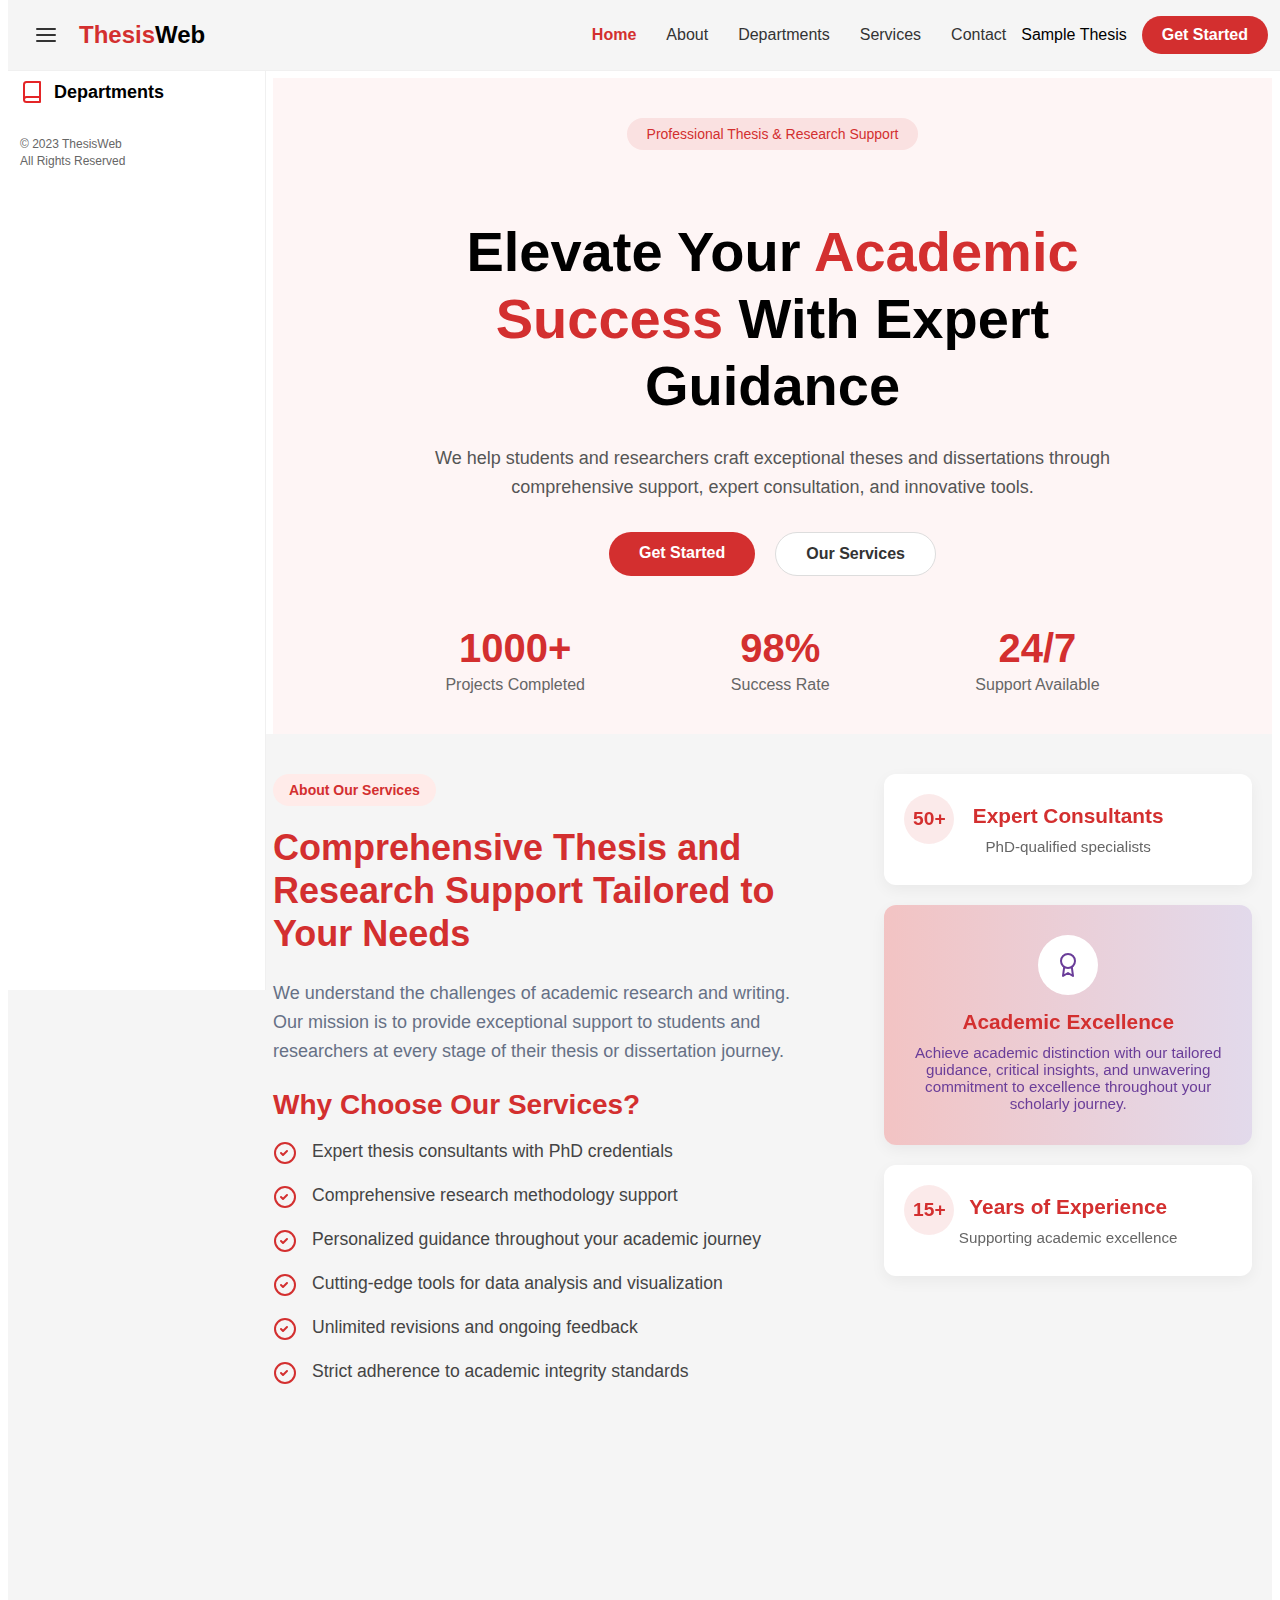
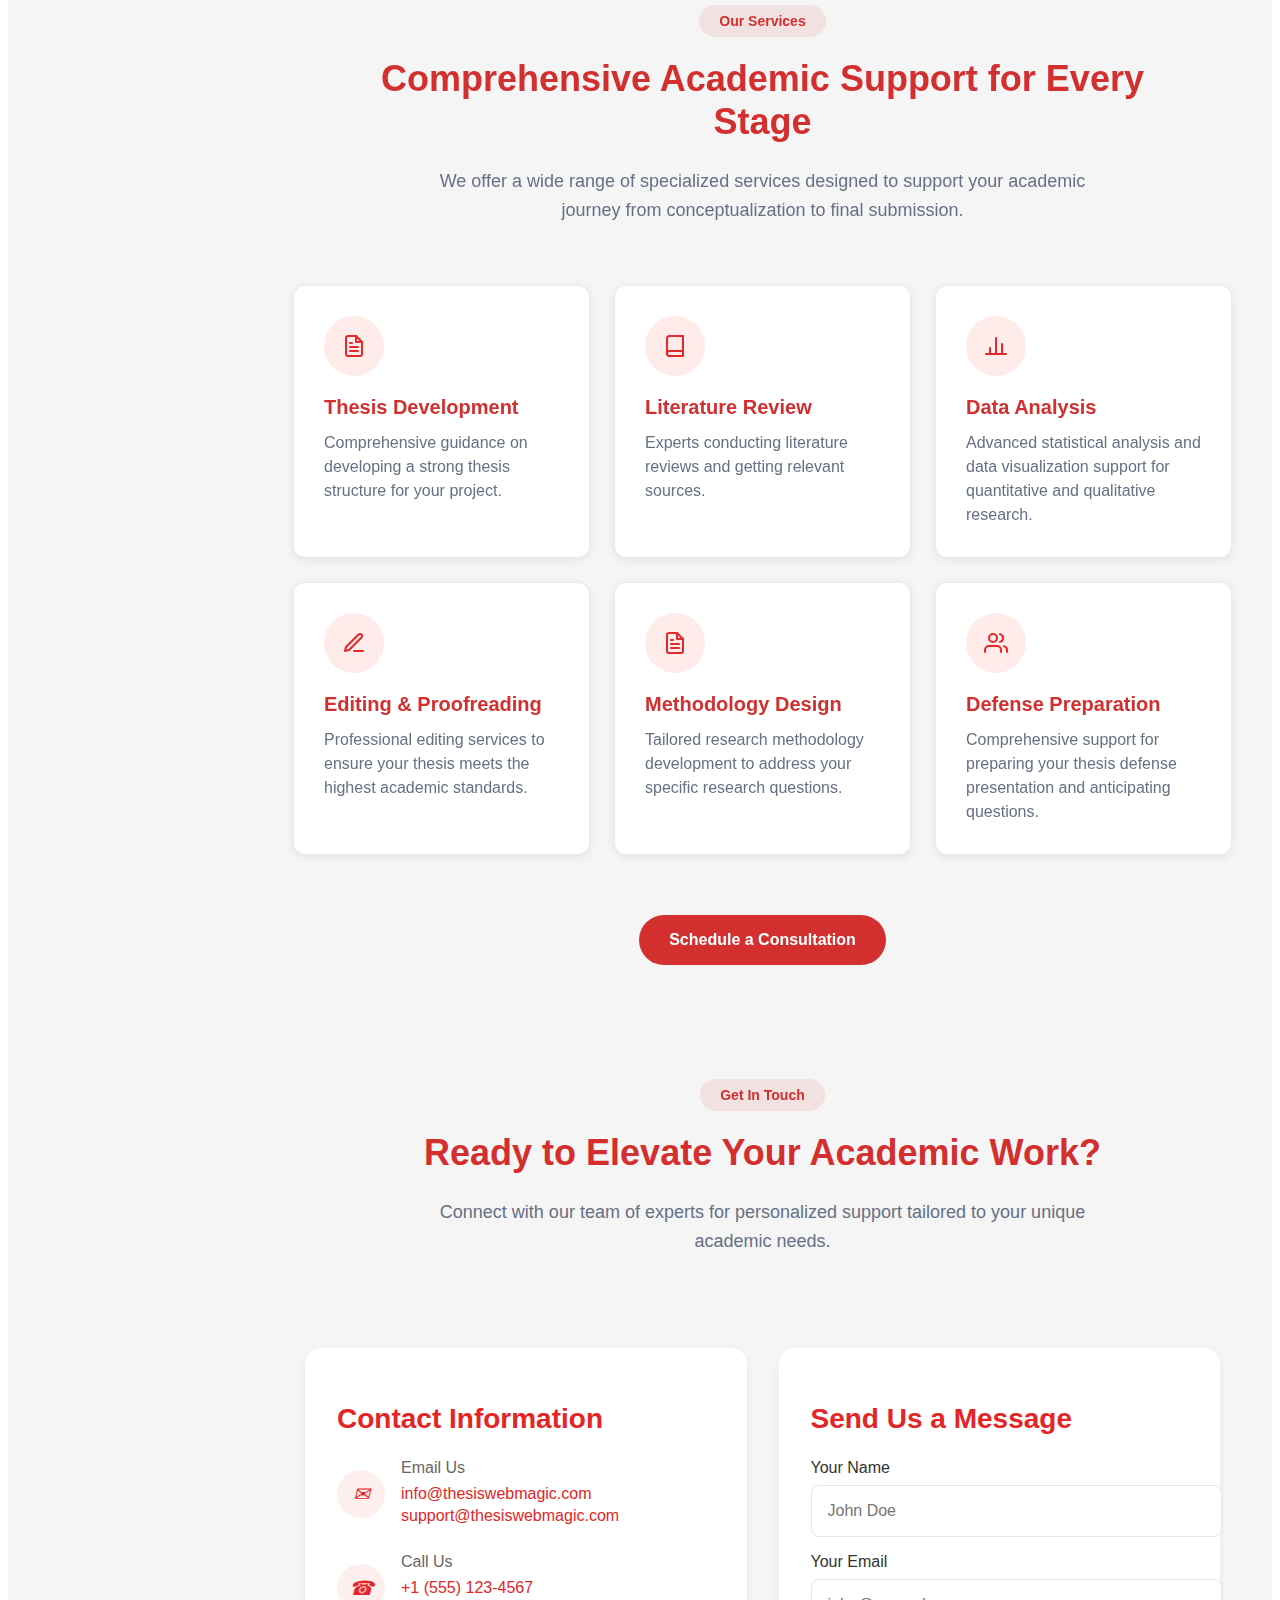
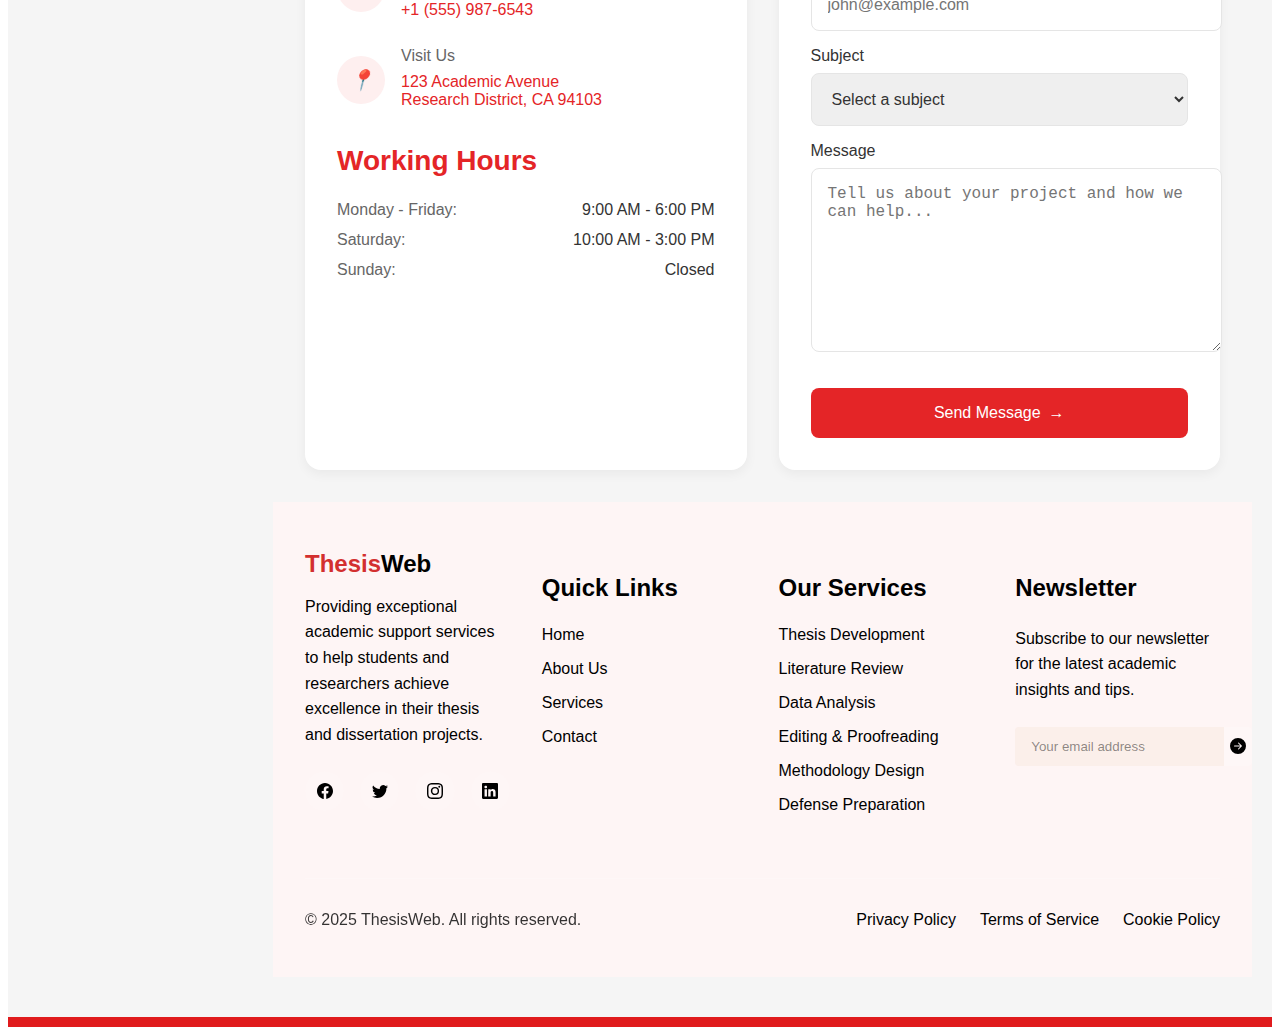
==== commit ab88b922: "Refactor responsive styles for services section; remove sidebar CSS and add Departments link to navi" ====
--- a/index.html
+++ b/index.html
@@ -34,6 +34,7 @@
           <div class="nav-links">
             <a href="#" class="nav-link active">Home</a>
             <a href="#about" class="nav-link">About</a>
+            <a href="departments.html" class="nav-link">Departments</a>  <!-- Added Departments link -->
             <a href="#services" class="nav-link">Services</a>
             <a href="#contact" class="nav-link">Contact</a>
             <a href="./post.html" class="">Sample Thesis</a>
@@ -52,11 +53,9 @@
                   <path d="M6.5 2H20v20H6.5A2.5 2.5 0 0 1 4 19.5v-15A2.5 2.5 0 0 1 6.5 2z"></path>
                 </svg>
               </span>
-              
               <a href="departments.html"> <h2>Departments</h2></a>
             </div>
           </div>
-          
           <div class="sidebar-footer">
             <p>© 2023 ThesisWeb</p>
             <p>All Rights Reserved</p>
--- a/css/general-services.css
+++ b/css/general-services.css
@@ -1,26 +1,29 @@
-
-  /* Responsive General Services */
-  @media (max-width: 992px) {
+/* Responsive General Services */
+  @media (max-width: 768px) {
     .services-grid {
       grid-template-columns: repeat(2, 1fr); /* 2 columns tablet */
     }
   }
   
-  @media (max-width: 768px) {
+  @media (max-width: 425px) {
       .services-section {
         padding: 20px 15px; /* Consistent padding */
         margin-top: 40px;
      }
   
     .services-grid {
-      grid-template-columns: 1fr; /* 1 column mobile */
-      gap: 15px;
+      display: flex;
+      overflow-x: auto;
+      scroll-snap-type: x mandatory;
+      gap: 16px;
+      padding: 16px;
+      -webkit-overflow-scrolling: touch;
       margin-top: 30px; /* Reduce space */
-       width: 100%;
-       max-width: 500px; /* Centered look alignment */
-       margin-left: 0; /* Keep grid itself left aligned */
-       margin-right: 0;
-       padding: 0; /* Reset padding */
+      width: 100%;
+      max-width: 500px; /* Centered look alignment */
+      margin-left: 0; /* Keep grid itself left aligned */
+      margin-right: 0;
+      position: relative;
     }
   
     /* Reuse shared mobile styles if possible, otherwise specify */
@@ -37,11 +40,16 @@
   
     .service-card-2 {
       padding: 20px; /* Adjust padding */
-       width: 100%; /* Take full width */
-       margin: 0; /* Reset margin, handled by grid gap */
-       max-width: 100%; /* Use grid max-width for control */
-       align-items: flex-start; /* Align left */
-       text-align: left; /* Align left */
+      width: 100%; /* Take full width */
+      margin: 0; /* Reset margin, handled by grid gap */
+      max-width: 100%; /* Use grid max-width for control */
+      align-items: flex-start; /* Align left */
+      text-align: left; /* Align left */
+      min-width: 280px;
+      scroll-snap-align: start;
+      margin-bottom: 0;
+      flex-shrink: 0;
+      box-shadow: 0 2px 8px rgba(0, 0, 0, 0.1);
     }
     
     /* Make sure text inside is also aligned left */
@@ -55,4 +63,34 @@
        /* margin: 0 auto; /* If grid should center */
        margin-left: 0; /* Override for left align */
      }
-  }+
+    /* Add scroll indicators */
+    .services-grid::after {
+      content: 'Scroll >>>';
+      position: absolute;
+      right: 20px;
+      bottom: -30px;
+      background: linear-gradient(90deg, transparent, #fff 30%);
+      padding: 8px 16px;
+      color: #e32929;
+      font-weight: 500;
+      animation: scrollHint 1.5s ease-in-out infinite;
+      pointer-events: none;
+    }
+  }
+
+@keyframes fadeInOut {
+  0%, 100% { opacity: 0.5; }
+  50% { opacity: 1; }
+}
+
+@keyframes scrollHint {
+  0%, 100% { 
+    transform: translateX(0);
+    opacity: 0.7;
+  }
+  50% { 
+    transform: translateX(10px);
+    opacity: 1;
+  }
+}--- a/css/contact.css
+++ b/css/contact.css
@@ -14,6 +14,28 @@
       margin-bottom: 1.5rem; /* Space between stacked cards */
       overflow-x: auto; /* Enable horizontal scrolling within cards */
       white-space: nowrap; /* Prevent text wrapping */
+      position: relative;
+    }
+
+    .contact-card::after {
+      content: 'Scroll >>>';
+      position: sticky;
+      bottom: 15px;
+      right: 20px;
+      width: auto;
+      background: linear-gradient(90deg, transparent, #fff 30%);
+      padding: 8px 16px;
+      color: #e32929;
+      font-weight: 500;
+      animation: scrollHint 1.5s ease-in-out infinite;
+      pointer-events: none;
+      text-align: left;
+      margin-left: auto;
+      display: block;
+    }
+
+    .contact-card.scrolled::after {
+      display: none;
     }
 
     .contact-card .info-content,
@@ -50,4 +72,15 @@
       width: 100%; /* Make button full width */
       justify-content: center; /* Center text/icon */
     }
-  }+  }
+
+@keyframes scrollHint {
+  0%, 100% { 
+    transform: translateX(0);
+    opacity: 0.7;
+  }
+  50% { 
+    transform: translateX(10px);
+    opacity: 1;
+  }
+}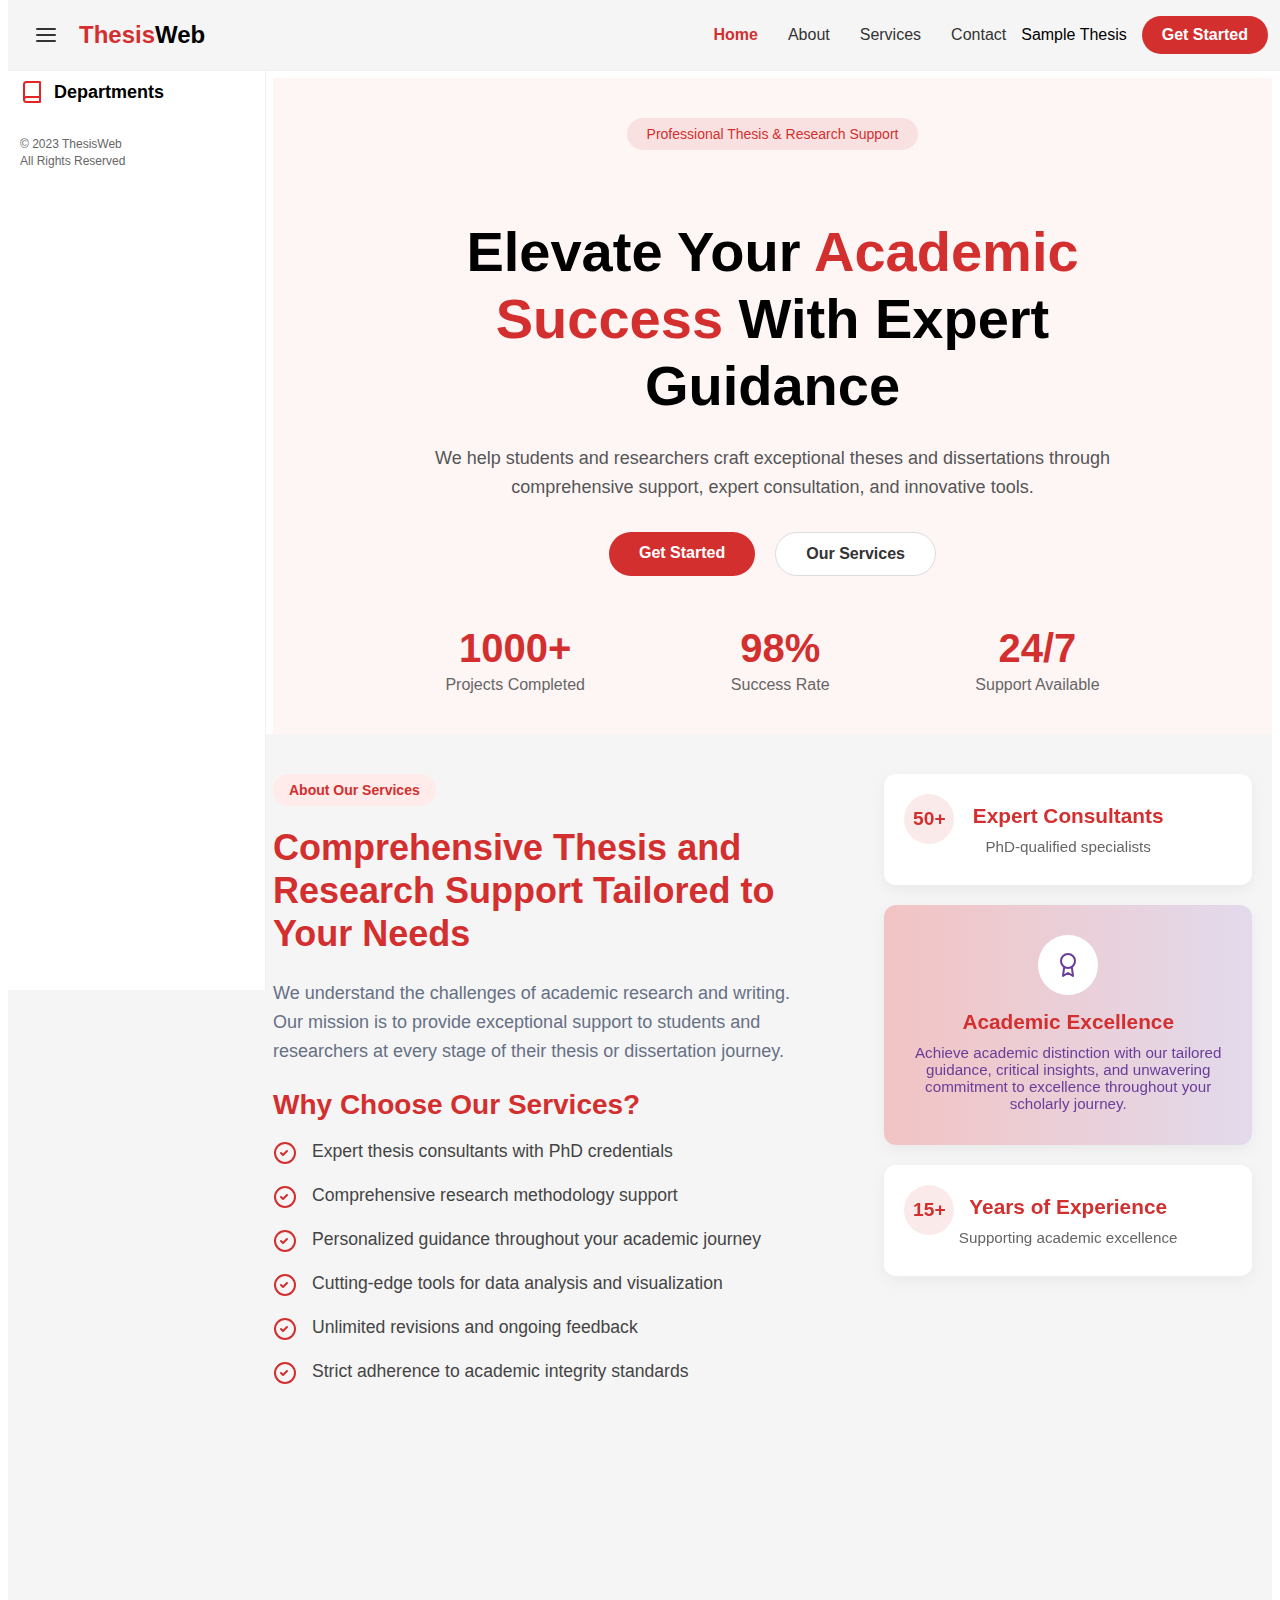
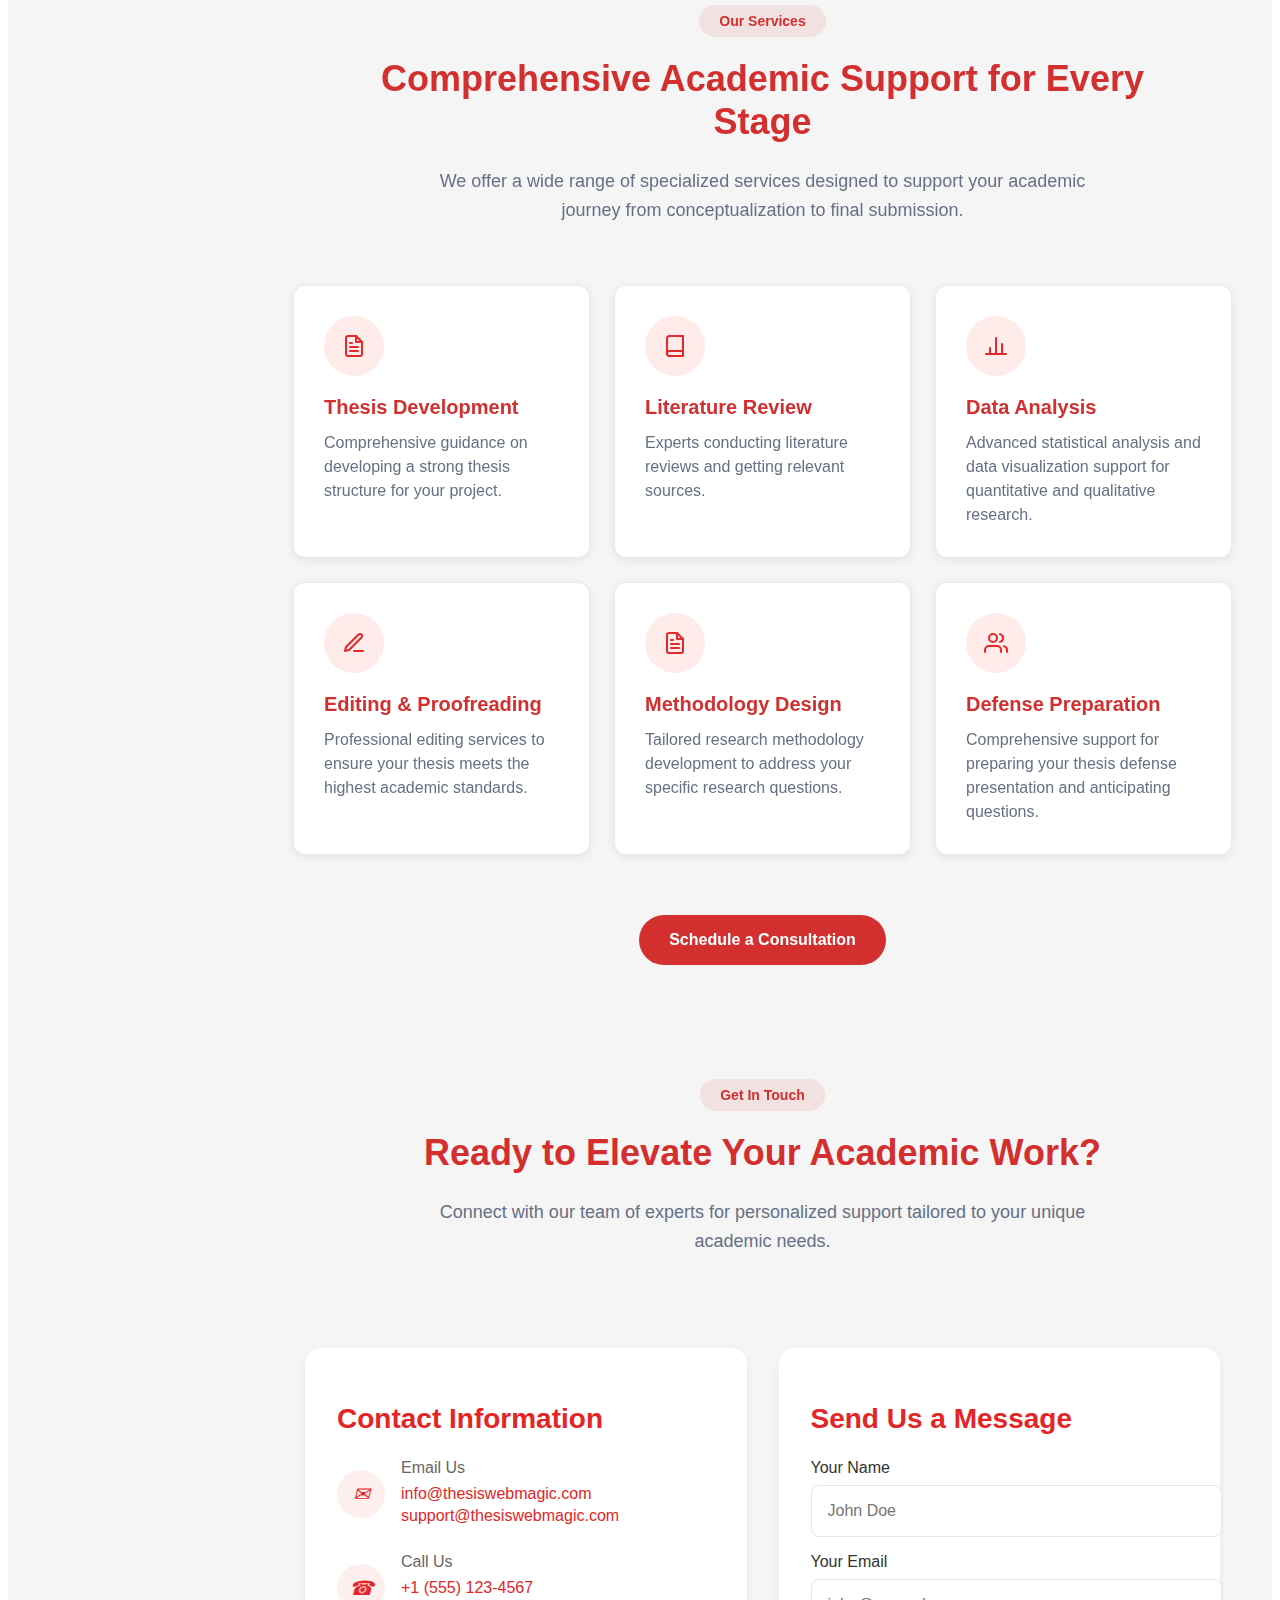
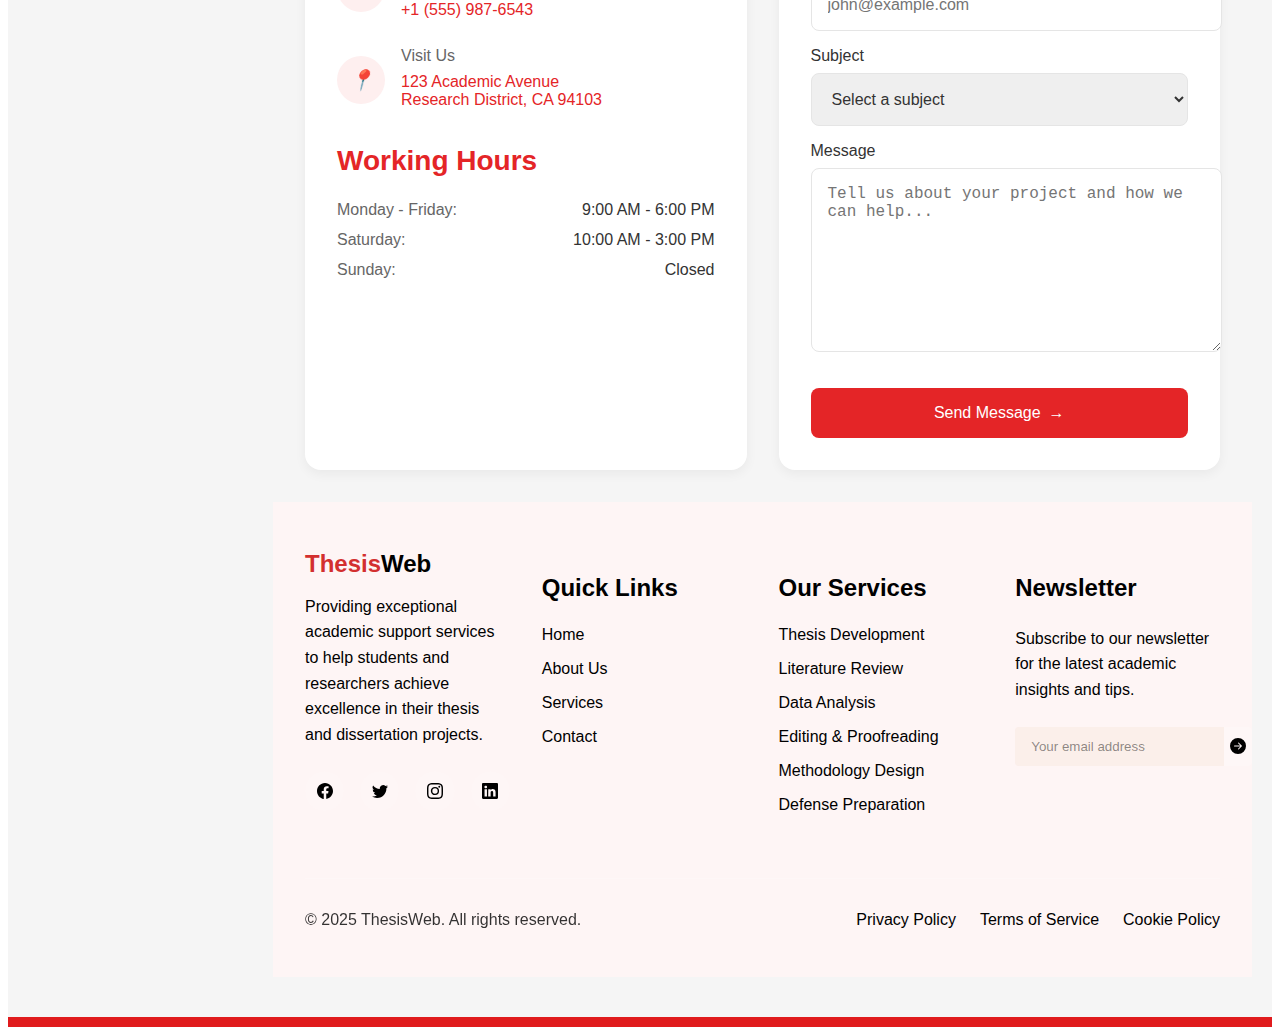
==== commit 995bc107: "Remove Departments link from navigation menu" ====
--- a/index.html
+++ b/index.html
@@ -34,7 +34,6 @@
           <div class="nav-links">
             <a href="#" class="nav-link active">Home</a>
             <a href="#about" class="nav-link">About</a>
-            <a href="departments.html" class="nav-link">Departments</a>  <!-- Added Departments link -->
             <a href="#services" class="nav-link">Services</a>
             <a href="#contact" class="nav-link">Contact</a>
             <a href="./post.html" class="">Sample Thesis</a>
